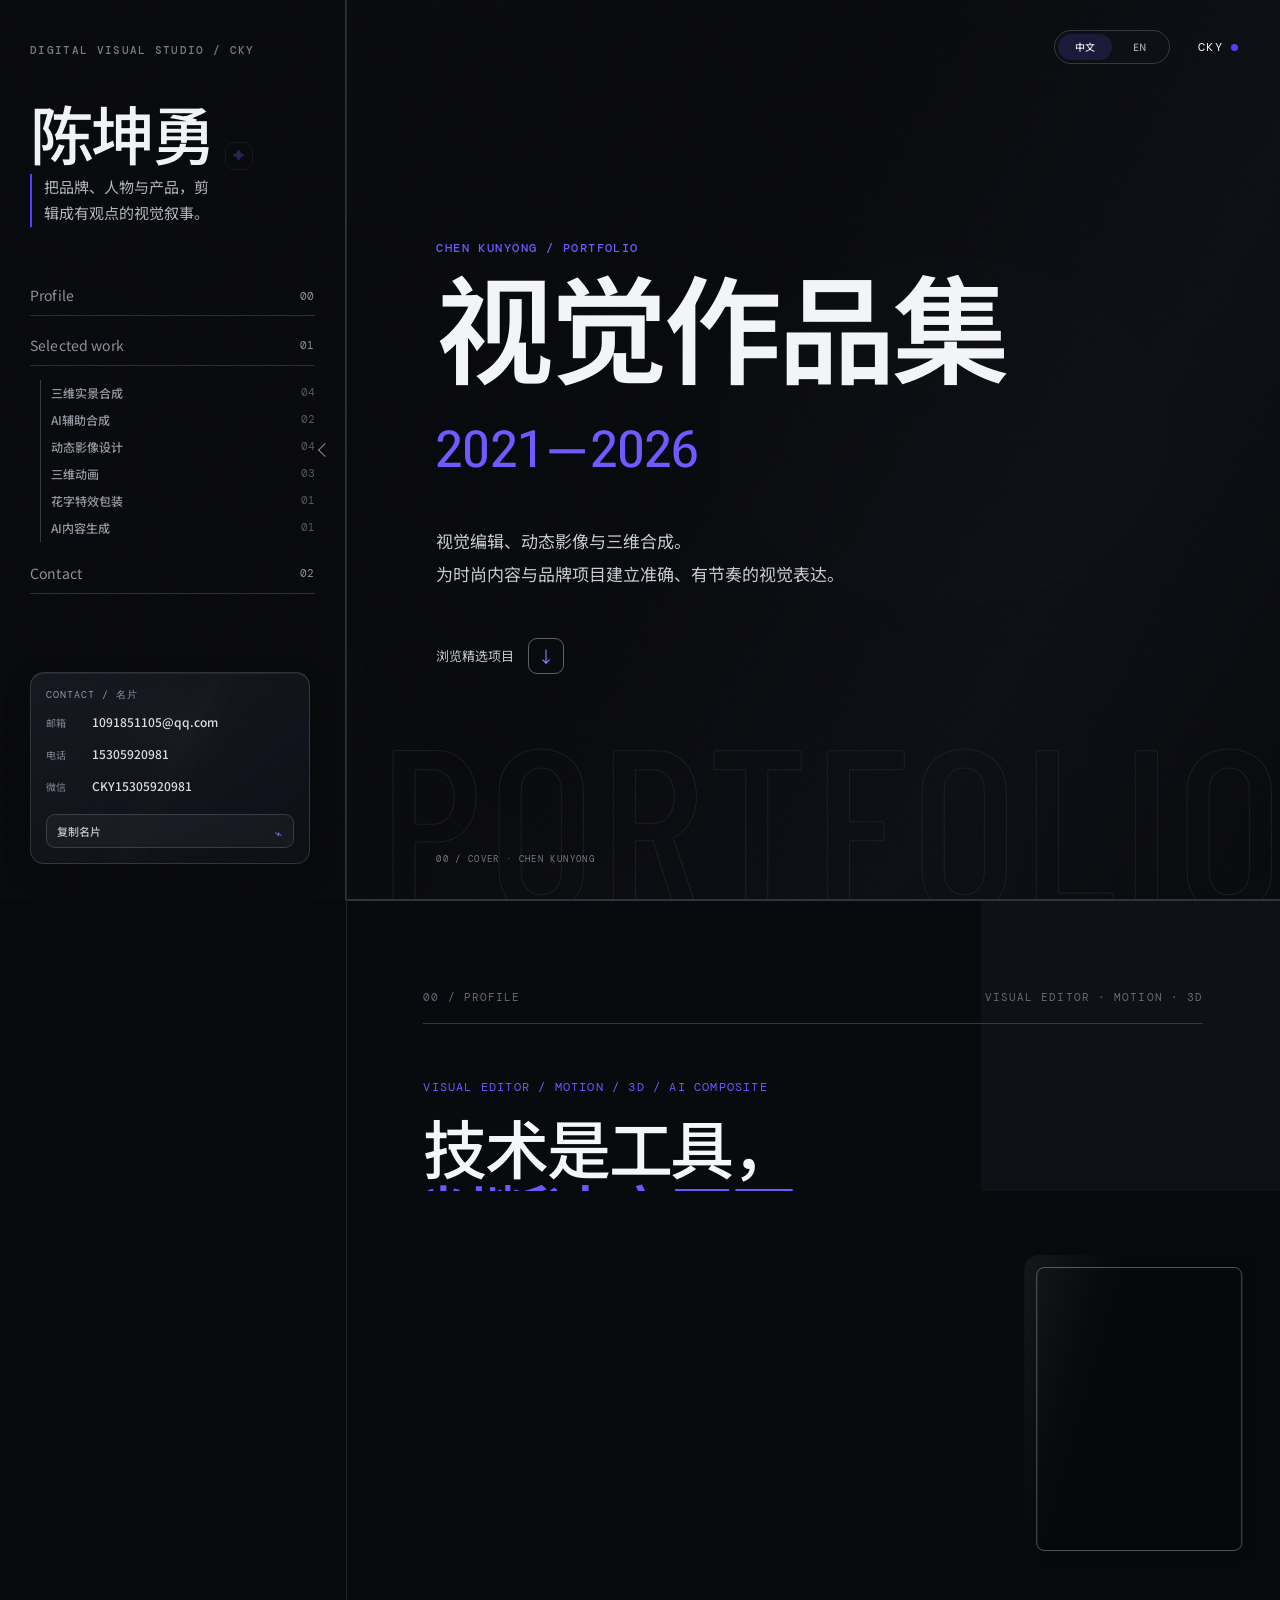
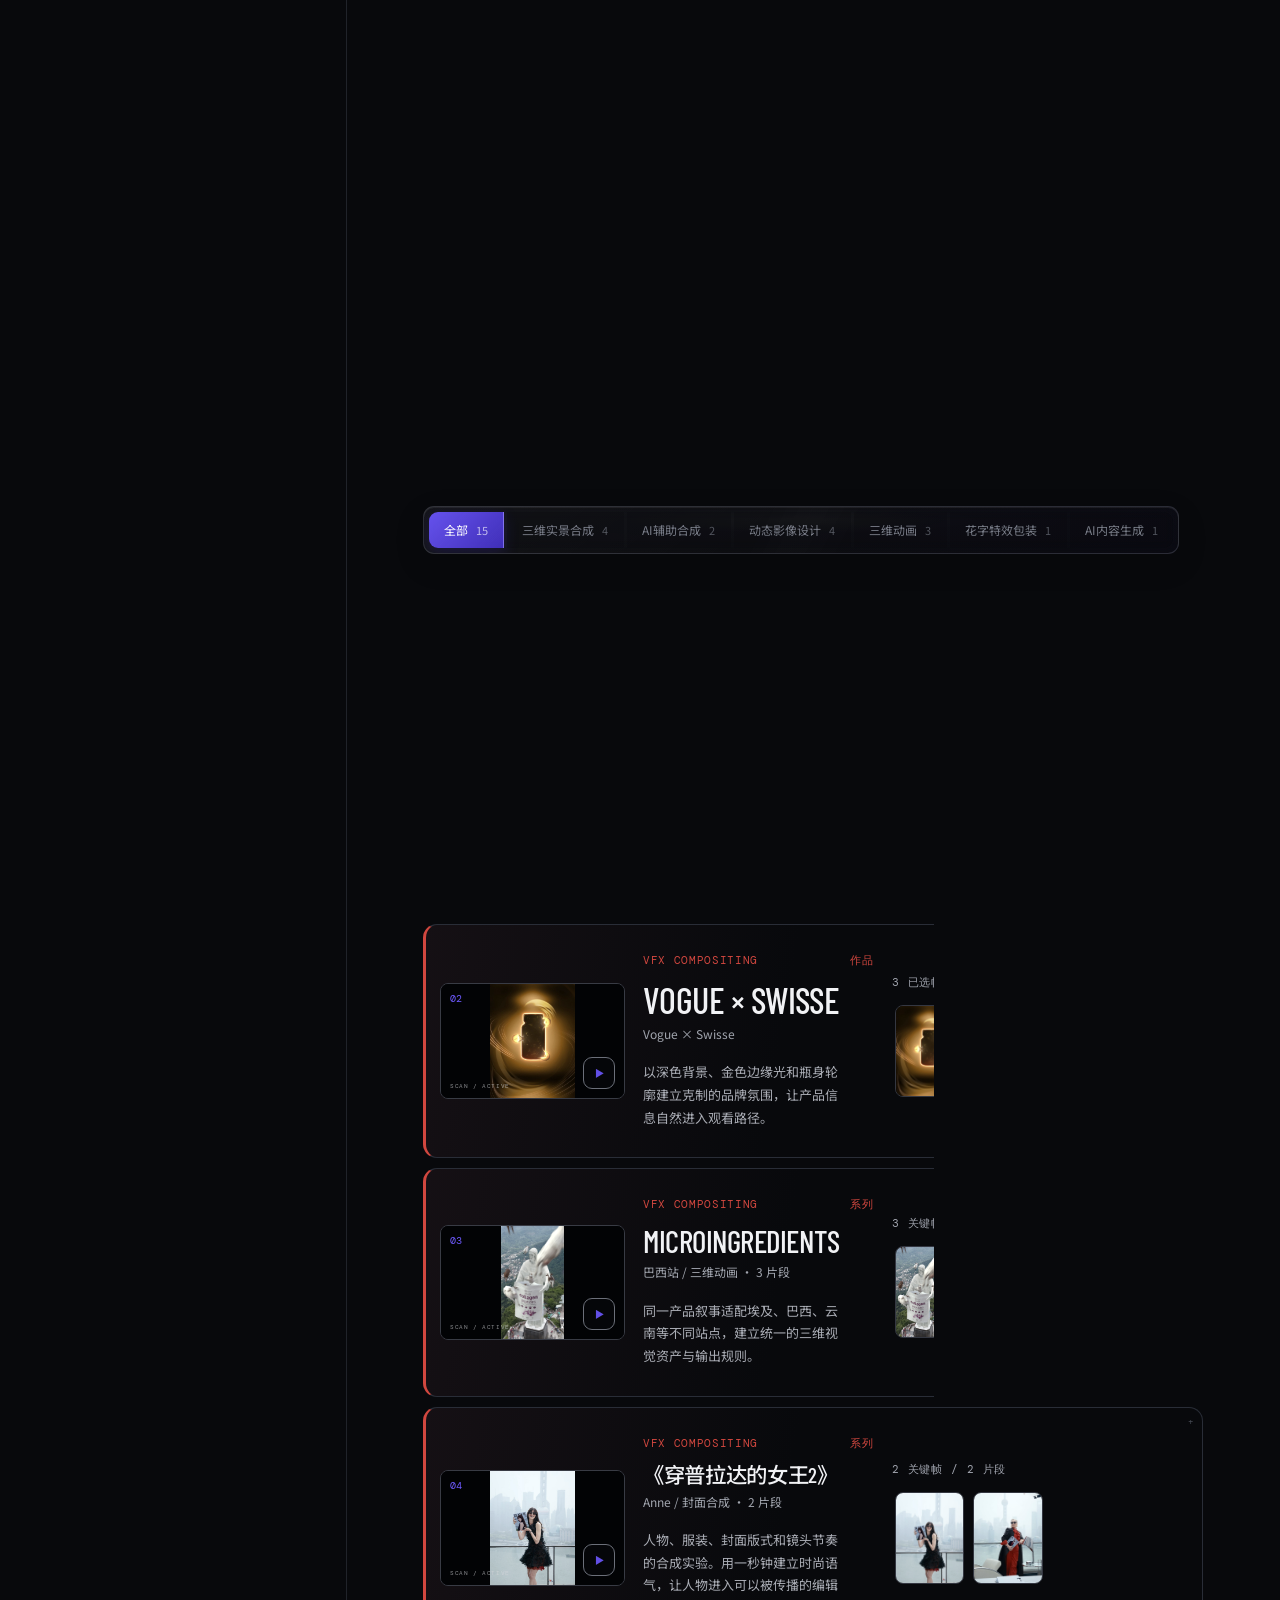
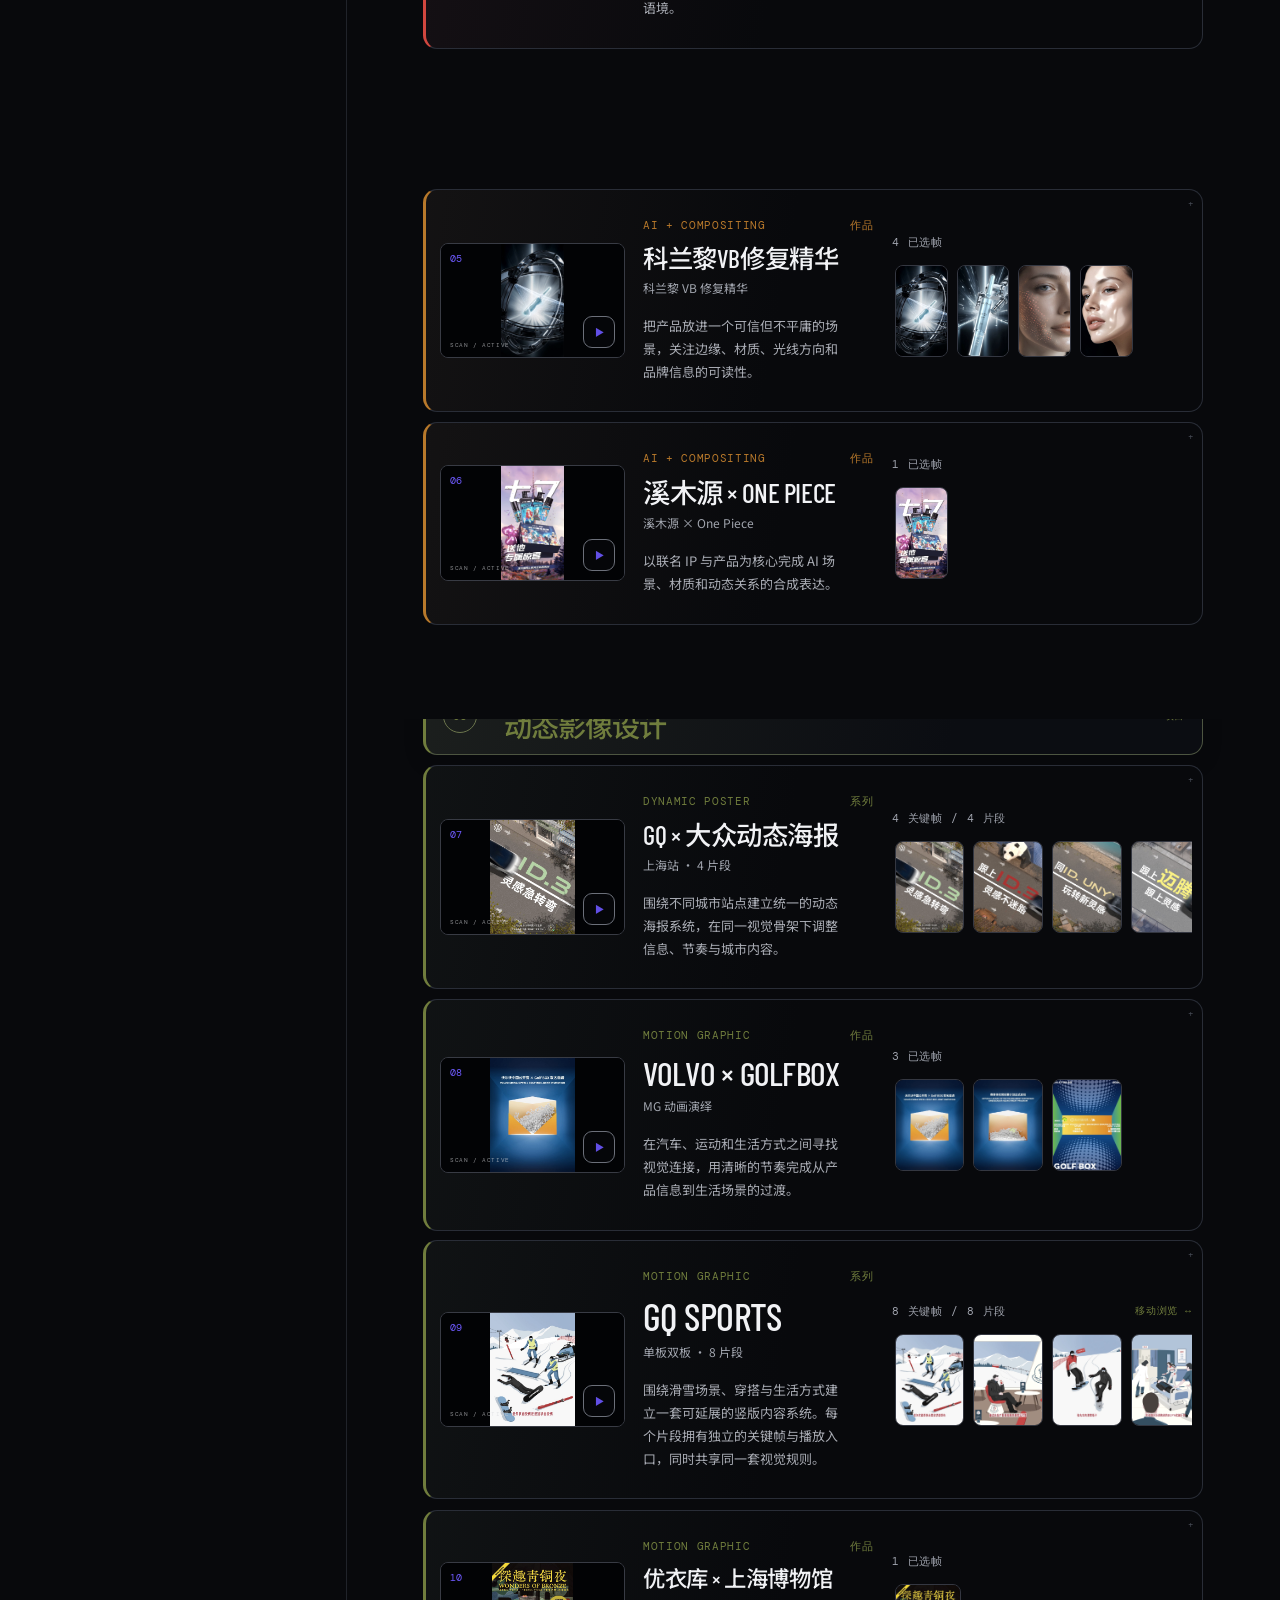
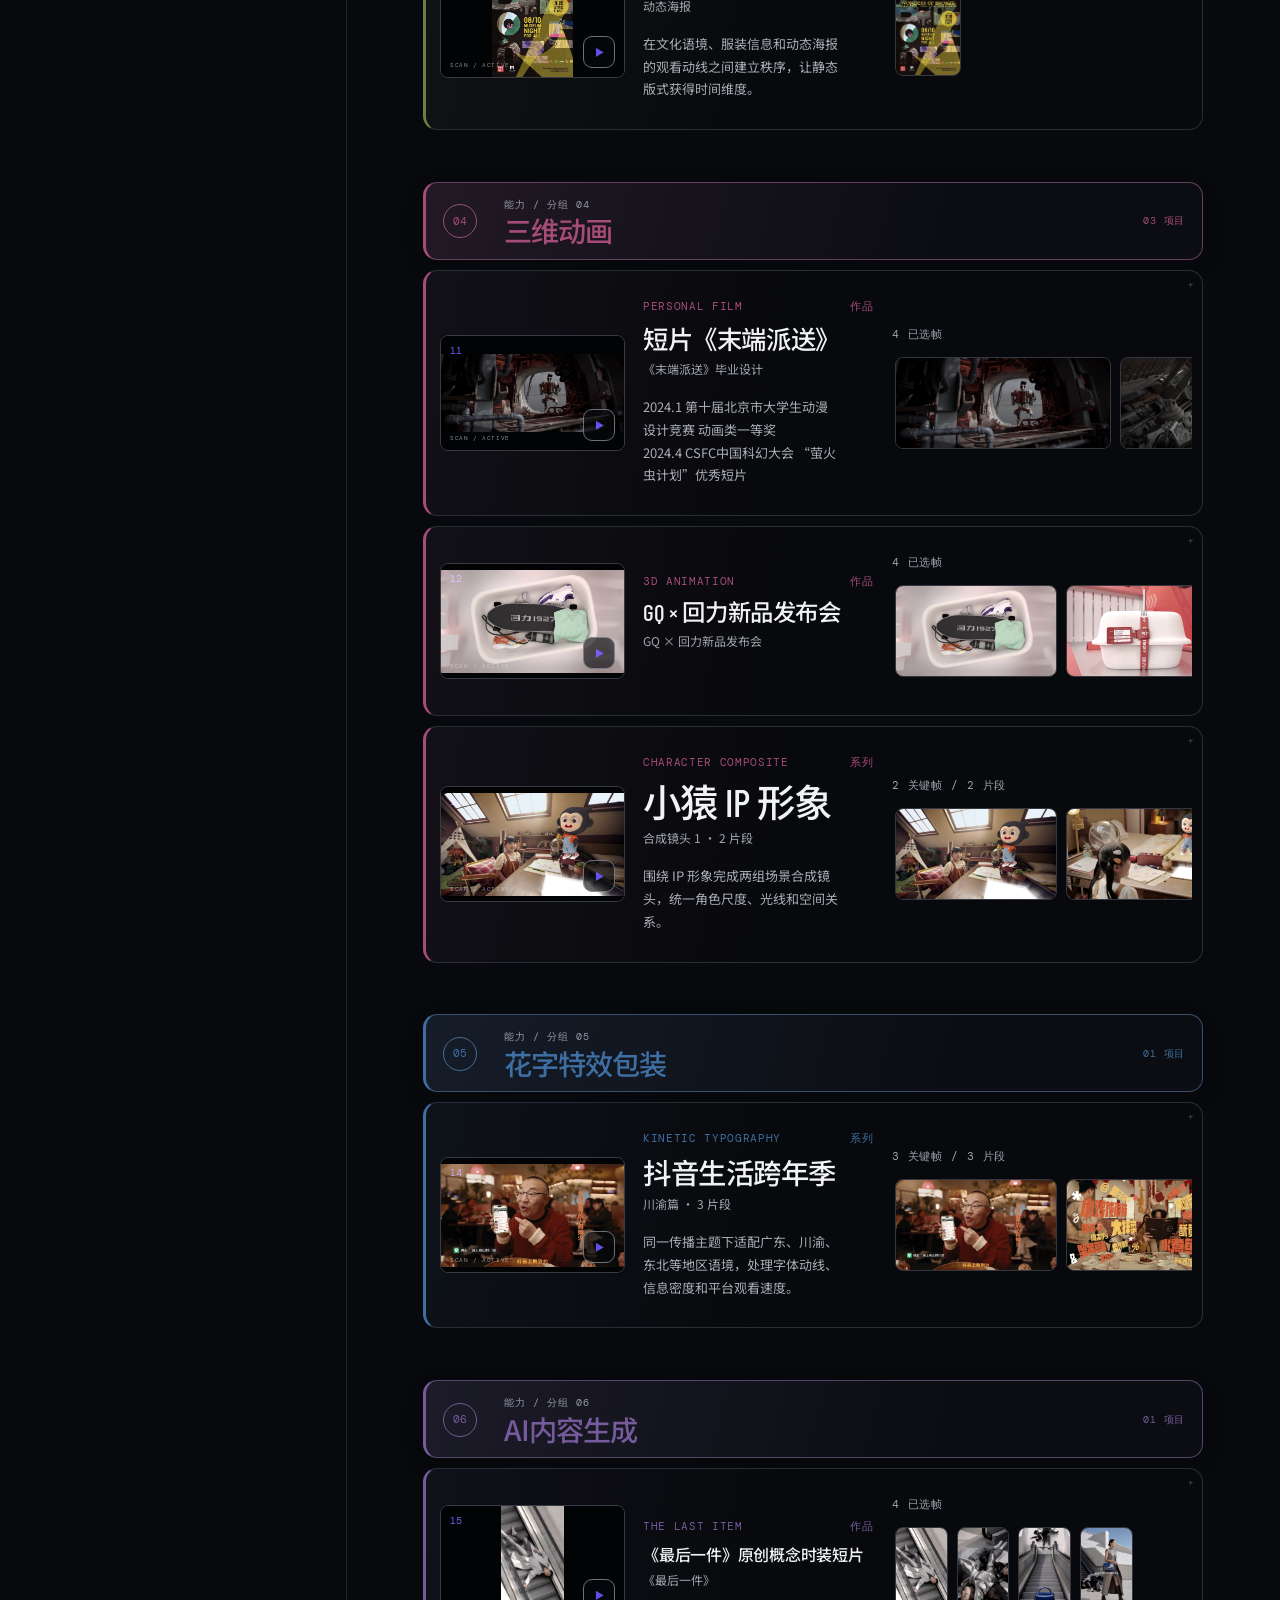
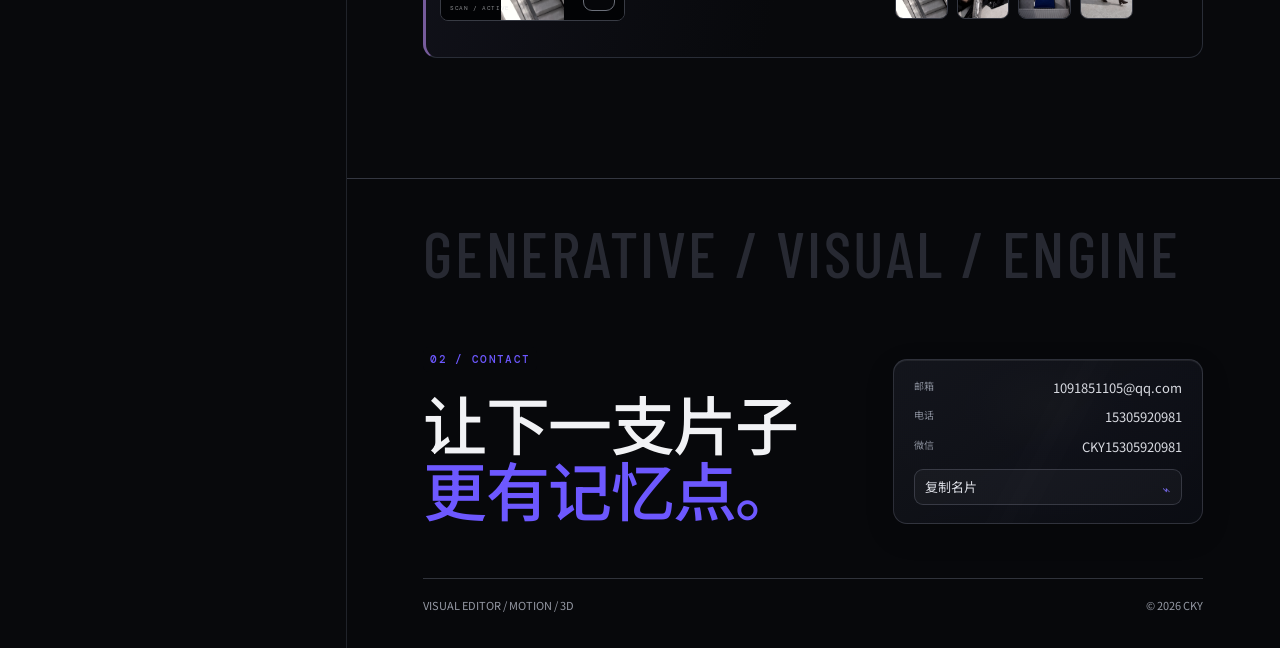
==== index.html @ 0c36c480 "Update index.html" ====
<!doctype html>
<html lang="zh-CN">
<head>
  <meta charset="utf-8" />
  <meta name="viewport" content="width=device-width, initial-scale=1" />
  <meta name="description" content="陈坤勇 CKY — 视频编辑、视觉动效、三维与 AI 合成作品集" />
  <title>CKY — Visual Editor / Motion / 3D</title>
  <link rel="stylesheet" href="styles.css?v=37" />
</head>
<body>
  <div class="grain" aria-hidden="true"></div>
  <header class="site-header">
    <a class="wordmark" href="#top" aria-label="返回首页"><span>CKY</span><i></i></a>
    <div class="header-actions"><button class="language-toggle" id="language-toggle" type="button" aria-label="切换语言"><span data-language-option="zh">中文</span><i aria-hidden="true"></i><span data-language-option="en">EN</span></button><button class="menu-toggle" type="button" aria-label="打开导航" aria-expanded="false"><span></span><span></span></button></div>
  </header>

  <aside class="sidebar" id="site-nav">
    <button class="sidebar-collapse" type="button" aria-label="收起左侧导航" aria-expanded="true"><span aria-hidden="true"></span></button>
    <div class="sidebar-top">
      <p class="eyebrow">DIGITAL VISUAL STUDIO / CKY</p>
      <div class="sidebar-name-row"><h1>陈坤勇</h1><a class="name-tool" href="frame-selector.html" aria-label="打开选帧工具" title="Frame tool">✦</a></div>
      <p class="sidebar-copy">把品牌、人物与产品，剪辑成有观点的视觉叙事。</p>
    </div>
    <nav class="primary-nav" aria-label="主导航">
      <a href="#profile">Profile <span>00</span></a>
      <div class="nav-work-group"><a href="#work" data-work-nav>Selected work <span>01</span></a><div class="group-subnav" id="group-subnav" aria-label="作品分组快捷导航"></div></div>
      <a href="#contact">Contact <span>02</span></a>
    </nav>
    <div class="sidebar-bottom contact-card fluid-glass glass-quiet" aria-label="联系名片">
      <span class="contact-card-kicker">CONTACT / 名片</span>
      <a href="mailto:1091851105@qq.com"><small>邮箱</small><b>1091851105@qq.com</b></a>
      <a href="tel:15305920981"><small>电话</small><b>15305920981</b></a>
      <span><small>微信</small><b>CKY15305920981</b></span>
      <button class="copy-card" type="button" data-copy-card aria-label="复制全部名片信息"><span data-copy-label>复制名片</span><i aria-hidden="true">⌁</i></button>
    </div>
  </aside>

  <main id="top" class="main-content">
    <section class="hero-section" aria-labelledby="hero-title">
      <div class="pixel-blast" id="pixel-blast" aria-hidden="true"></div>
      <div class="hero-copy">
        <p class="eyebrow red">CHEN KUNYONG / PORTFOLIO</p>
        <h2 id="hero-title" aria-label="视觉作品集 2021—2026"><span class="proximity-line" data-variable-proximity>视觉作品集</span><br /><em class="proximity-line" data-variable-proximity>2021—2026</em></h2>
        <p class="hero-lede">视觉编辑、动态影像与三维合成。<br />为时尚内容与品牌项目建立准确、有节奏的视觉表达。</p>
        <a class="scroll-cue" href="#work"><span>浏览精选项目</span><b>↓</b></a>
      </div>
    </section>

    <section class="profile-section" id="profile" aria-labelledby="profile-title">
      <div class="profile-index"><span>00 / PROFILE</span><span>VISUAL EDITOR · MOTION · 3D</span></div>
      <div class="profile-grid">
        <div class="profile-copy">
          <p class="profile-role">VISUAL EDITOR / MOTION / 3D / AI COMPOSITE</p>
          <h2 id="profile-title">技术是工具，<br /><em>判断决定画面。</em></h2>
          <p class="profile-intro">数字媒体艺术背景，具备从既定视觉方向延展、分镜与拍摄协作，到三维动画、实景合成、动态包装与后期交付的完整经验。长期参与 GQ 商业视觉项目，熟悉时尚内容、品牌权益与平台传播语境；我关心的不只是画面是否完成，更在意它是否准确、有节奏，并且始终保持视觉一致。</p>
          <div class="profile-credentials">
            <div class="profile-education"><b>2019—2023</b><div><span>中国传媒大学</span><small>数字媒体艺术 · 本科</small></div></div>
            <div class="profile-skills" aria-label="核心能力"><span>动态影像</span><span>三维动画</span><span>实景合成</span><span>AI 内容生成</span></div>
          </div>
          <div class="profile-approach">
            <div><p>从 brief 拆解、参考整理、<br class="mobile-approach-break" />分镜协作到执行、审核与多平台输出，<br class="approach-break" />我让品牌目标、观看节奏和画面质感形成统一表达。</p><div class="profile-tools"><span>After Effects</span><span>Blender</span><span>Photoshop</span><span>DaVinci Resolve</span></div></div>
          </div>
          <div class="profile-links"><a href="#work">查看精选作品 ↓</a><a id="resume-view" href="./resume/陈坤勇_VOGUE定向简历.pdf" target="_blank" rel="noopener">完整简历 ↗</a><a id="resume-download" href="./resume/陈坤勇_VOGUE定向简历.pdf" download>下载简历 ↓</a></div>
        </div>
        <figure class="profile-portrait">
          <div class="profile-avatar-depth" data-avatar-depth>
            <canvas class="profile-avatar-canvas" aria-label="陈坤勇三维深度肖像"></canvas>
            <img class="profile-avatar-fallback" src="avatar-mobile.webp" alt="陈坤勇个人肖像" loading="lazy" />
            <div class="profile-avatar-glass" aria-hidden="true"></div>
          </div>
          <figcaption><span>CKY / PORTRAIT 2026</span><span>视觉编辑 · 动效 · 三维</span></figcaption>
        </figure>
      </div>
    </section>

    <section class="work-section" id="work">
      <div class="section-head">
        <div>
          <p class="eyebrow">01 / PROJECT ARCHIVE</p>
          <h2>看项目，也看思路。</h2>
        </div>
        <p class="section-note">点击项目，查看关键帧与完整视频。</p>
      </div>
      <div class="filters fluid-glass" role="tablist" aria-label="作品分类">
        <button class="filter is-selected" data-filter="all" role="tab" aria-selected="true">全部 <span>12</span></button>
        <button class="filter" data-filter="editorial" role="tab" aria-selected="false">时尚 / 编辑 <span>3</span></button>
        <button class="filter" data-filter="brand" role="tab" aria-selected="false">品牌 / 3D <span>4</span></button>
        <button class="filter" data-filter="system" role="tab" aria-selected="false">内容系统 <span>3</span></button>
        <button class="filter" data-filter="composite" role="tab" aria-selected="false">AI / 合成 <span>2</span></button>
      </div>
      <div class="project-grid" id="project-grid"></div>
    </section>

    <footer class="site-footer" id="contact">
      <div><p class="eyebrow red">02 / CONTACT</p><h2>让下一支片子<br /><em>更有记忆点。</em></h2></div>
      <div class="footer-contact fluid-glass glass-quiet"><a href="mailto:1091851105@qq.com"><small>邮箱</small>1091851105@qq.com</a><a href="tel:15305920981"><small>电话</small>15305920981</a><span><small>微信</small>CKY15305920981</span><button class="copy-card" type="button" data-copy-card aria-label="复制全部名片信息"><span data-copy-label>复制名片</span><i aria-hidden="true">⌁</i></button></div>
      <div class="footer-meta"><span>VISUAL EDITOR / MOTION / 3D</span><span>© 2026 CKY</span></div>
    </footer>
  </main>

  <div class="project-modal" id="project-modal" aria-hidden="true" role="dialog" aria-modal="true" aria-label="项目详情">
    <div class="modal-backdrop" data-close-modal></div>
    <div class="modal-panel fluid-glass">
      <button class="modal-close" type="button" data-close-modal aria-label="关闭项目详情">×</button>
      <div class="modal-header"><p class="eyebrow red" id="modal-kicker"></p><h2 id="modal-title"></h2><p class="modal-subtitle" id="modal-subtitle"></p><p id="modal-desc"></p><div class="modal-tags" id="modal-tags"></div></div>
      <div class="series-switcher" id="series-switcher" aria-label="系列片段"></div>
      <div class="modal-media"><div class="video-wrap" id="video-wrap"><img class="modal-cover" id="modal-cover" alt="项目主视觉封面" /><button class="cover-play" id="cover-play" type="button" aria-label="播放项目视频">▶</button><video id="modal-video" controls playsinline preload="none"></video><iframe id="modal-external-video" title="外部项目视频" allow="autoplay; fullscreen; picture-in-picture" allowfullscreen></iframe><div class="video-placeholder" id="video-placeholder">视频载入中…</div></div><div class="frame-panel"><div class="frame-panel-head"><span>SELECT FRAME</span><small>点击关键帧切换左侧主视觉</small></div><div class="frame-rail" id="frame-rail"></div></div></div>
      <div class="modal-meta"><span id="modal-role"></span><span id="modal-format"></span><span id="modal-year"></span></div>
    </div>
  </div>
  <script src="cky-portfolio-config-live.js?v=23"></script>
  <script src="pixel-blast.js?v=6"></script>
  <script src="fluid-glass.js?v=2"></script>
  <script src="variable-proximity.js?v=4"></script>
  <script>
    // Keep the interactive 3D portrait on every device, but defer its large
    // textures until the first render/idle window so mobile can show the page
    // immediately instead of blocking on the enhancement.
    const loadScript = src => new Promise((resolve, reject) => {
      const script = document.createElement('script');
      script.src = src;
      script.onload = resolve;
      script.onerror = reject;
      document.head.appendChild(script);
    });
    const loadPortrait3D = () => loadScript('vendor/three.min.js?v=160')
      .then(() => loadScript('avatar-assets.js?v=3'))
      .then(() => loadScript('avatar-depth.js?v=9'))
      .catch(() => {});
    if ('requestIdleCallback' in window) requestIdleCallback(loadPortrait3D, {timeout:2200});
    else window.setTimeout(loadPortrait3D, 1200);
  </script>
  <script src="resume-download.js?v=1"></script>
  <script src="app.js?v=26"></script>
</body>
</html>
---- styles.css ----
@import url('https://fonts.googleapis.com/css2?family=Barlow+Condensed:wght@400;500;600&family=DM+Mono:wght@400;500&family=DM+Serif+Display:ital@0;1&family=Inter:wght@400;500;600&family=Noto+Sans+SC:wght@400;500;600&family=Noto+Serif+SC:wght@400;500;600&family=Roboto+Flex:opsz,wght@8..144,100..1000&display=swap');

@font-face { font-family:"CKY Editorial CJK"; src:local("STSong"),local("华文宋体"),local("SimSun"),local("宋体"); font-weight:400; font-style:normal; font-display:swap; }
@font-face { font-family:"CKY Tech CJK"; src:local("Noto Sans SC"),local("Microsoft YaHei UI"),local("Microsoft YaHei"); font-weight:100 900; font-style:normal; font-display:swap; }

:root { --paper:#ebe8e1; --ink:#161616; --muted:#77746e; --line:#c9c4bb; --red:#cc3a39; --white:#f7f5f0; --sidebar:27vw; --editorial-serif:"DM Serif Display","Noto Serif SC","CKY Editorial CJK","STSong","Songti SC","SimSun",serif; }
* { box-sizing:border-box; }
html { scroll-behavior:smooth; }
body { margin:0; color:var(--ink); background:var(--paper); font-family:Inter,"Microsoft YaHei",sans-serif; font-size:15px; }
body.modal-open { overflow:hidden; }
a { color:inherit; text-decoration:none; }
button { font:inherit; }
.grain { position:fixed; inset:0; pointer-events:none; opacity:.11; z-index:20; background-image:url("data:image/svg+xml,%3Csvg viewBox='0 0 180 180' xmlns='http://www.w3.org/2000/svg'%3E%3Cfilter id='n'%3E%3CfeTurbulence type='fractalNoise' baseFrequency='.9' numOctaves='4' stitchTiles='stitch'/%3E%3C/filter%3E%3Crect width='100%25' height='100%25' filter='url(%23n)' opacity='.32'/%3E%3C/svg%3E"); mix-blend-mode:multiply; }
.site-header { display:block; position:fixed; inset:0; z-index:25; pointer-events:none; }
.header-actions { position:fixed; top:30px; right:110px; display:flex; align-items:center; gap:10px; pointer-events:auto; }
.language-toggle { display:flex; align-items:center; justify-content:center; gap:0; width:116px; height:34px; padding:3px; border:1px solid var(--line); border-radius:999px; background:transparent; color:var(--muted); cursor:pointer; font:500 10px/1 var(--ui-readable,"Noto Sans SC","Microsoft YaHei UI",Arial,sans-serif); letter-spacing:.02em; transition:border-color .2s,color .2s,background .2s; }
.language-toggle > span { display:grid; place-items:center; flex:1; height:26px; white-space:nowrap; border-radius:999px; transition:background .2s,color .2s; }
.language-toggle > span.is-active { background:rgba(109,88,255,.16); color:#e8e9ed; }
.language-toggle > i { width:1px; height:13px; background:var(--line); opacity:.8; }
.language-toggle:hover { border-color:var(--accent-bright,var(--ink)); background:rgba(109,88,255,.04); color:var(--ink); }
.menu-toggle { display:none; }
.sidebar { position:fixed; top:0; left:0; bottom:0; width:var(--sidebar); padding:42px 42px 36px; display:flex; flex-direction:column; justify-content:space-between; border-right:1px solid var(--line); z-index:10; background:rgba(235,232,225,.9); backdrop-filter:blur(14px); }
.wordmark { position:absolute; top:39px; right:42px; font-family:"DM Mono",monospace; font-size:12px; letter-spacing:.12em; pointer-events:auto; }
.wordmark i { display:inline-block; width:7px; height:7px; margin-left:8px; border-radius:50%; background:var(--red); }
.eyebrow { margin:0; font:500 10px/1.3 "DM Mono",monospace; letter-spacing:.16em; text-transform:uppercase; color:var(--muted); }
.eyebrow.red,.red { color:var(--red); }
.sidebar h1 { margin:38px 0 12px; font-family:var(--editorial-serif); font-size:clamp(46px,6vw,84px); font-weight:400; letter-spacing:-.055em; line-height:.9; }
.sidebar-copy { max-width:190px; margin:0; font-family:var(--editorial-serif); font-size:18px; line-height:1.38; }
.primary-nav { display:flex; flex-direction:column; gap:15px; }
.primary-nav a { display:flex; justify-content:space-between; align-items:center; padding-bottom:10px; border-bottom:1px solid transparent; font-size:13px; color:var(--muted); transition:.25s; }
.primary-nav a span { font:10px "DM Mono",monospace; }
.primary-nav a:hover,.primary-nav a.active { color:var(--ink); border-color:var(--ink); }
.nav-work-group { display:flex; flex-direction:column; }
.group-subnav { display:flex; flex-direction:column; gap:0; margin:7px 0 2px 10px; padding-left:10px; border-left:1px solid var(--line); max-height:230px; overflow:auto; scrollbar-width:none; }
.group-subnav::-webkit-scrollbar { display:none; }
.group-subnav button { display:grid; grid-template-columns:1fr auto; gap:9px; width:100%; padding:3px 0; border:0; background:transparent; color:var(--muted); text-align:left; cursor:pointer; font:11px/1.18 Inter,"Microsoft YaHei",sans-serif; transition:color .2s,transform .2s; }
.group-subnav button b { overflow:hidden; font-weight:500; text-overflow:ellipsis; white-space:nowrap; }
.group-subnav button span { opacity:.55; }
.group-subnav button:hover,.group-subnav button.is-active { color:var(--group-color,var(--red)); transform:translateX(3px); }
.primary-nav a.tool-link { margin-top:10px; padding-top:16px; border-top:1px solid var(--line); border-bottom:0; color:var(--red); }
.sidebar-bottom { display:flex; flex-direction:column; gap:5px; font:11px/1.5 "DM Mono",monospace; color:var(--muted); }
.sidebar-bottom p { margin:0 0 12px; }
.main-content { margin-left:var(--sidebar); overflow:hidden; }
.hero-section { min-height:100vh; padding:72px 6vw 64px; display:grid; grid-template-columns:.82fr 1.18fr; gap:5vw; align-items:center; }
.hero-copy h2 { margin:26px 0 24px; font:400 clamp(74px,9.5vw,166px)/.79 var(--editorial-serif); letter-spacing:-.07em; }
.hero-copy h2 em,.about-statement em,.site-footer h2 em { color:var(--red); font-style:italic; }
.hero-lede { margin:0; font-size:15px; line-height:1.85; color:#4f4c46; }
.scroll-cue { display:inline-flex; align-items:center; gap:14px; margin-top:70px; font:11px "DM Mono",monospace; color:var(--muted); }
.scroll-cue b { display:grid; place-items:center; width:34px; height:34px; border:1px solid var(--ink); font-size:16px; font-weight:400; }
.hero-collage { position:relative; min-height:570px; }
.hero-tile { position:absolute; margin:0; box-shadow:14px 18px 40px rgba(20,18,15,.18); transition:transform .6s cubic-bezier(.2,.8,.2,1); }
.hero-tile:hover { transform:translateY(-10px) rotate(0deg) !important; }
.hero-tile img { display:block; width:100%; height:100%; object-fit:cover; filter:saturate(.82) contrast(1.04); }
.hero-tile figcaption { position:absolute; left:14px; bottom:12px; color:#fff; font:9px "DM Mono",monospace; letter-spacing:.12em; text-shadow:0 1px 4px #000; }
.tile-a { width:41%; height:58%; left:6%; top:4%; transform:rotate(-4deg); z-index:2; }
.tile-b { width:41%; height:57%; right:2%; top:14%; transform:rotate(5deg); z-index:1; }
.tile-c { width:42%; height:43%; left:28%; bottom:4%; transform:rotate(-2deg); z-index:3; }
.profile-section { position:relative; min-height:92vh; overflow:hidden; padding:88px 6vw 98px; border-top:1px solid #393632; background:#171717; color:var(--white); }
.profile-section::before { content:"CKY"; position:absolute; right:-.035em; bottom:-.18em; color:#ffffff05; font:400 clamp(190px,31vw,520px)/.8 "DM Serif Display",serif; letter-spacing:-.09em; pointer-events:none; }
.profile-index { position:relative; z-index:1; display:flex; justify-content:space-between; gap:20px; padding-bottom:17px; border-bottom:1px solid #47433e; color:#8f8a82; font:9px "DM Mono",monospace; letter-spacing:.14em; }
.profile-grid { position:relative; z-index:1; display:grid; grid-template-columns:minmax(0,1.2fr) minmax(230px,.52fr); gap:6vw; align-items:end; padding-top:54px; }
.profile-role { margin:0 0 22px; color:var(--red); font:10px "DM Mono",monospace; letter-spacing:.13em; }
.profile-copy h2 { margin:0; font:400 clamp(48px,5vw,82px)/.9 var(--editorial-serif); letter-spacing:-.06em; }
.profile-copy h2 em { color:var(--red); font-style:italic; }
.profile-intro { max-width:760px; margin:42px 0 0; color:#c7c2ba; font:15px/1.9 Inter,"Microsoft YaHei",sans-serif; }
.profile-facts { display:grid; grid-template-columns:repeat(2,minmax(0,1fr)); gap:28px; max-width:790px; margin-top:44px; padding-top:24px; border-top:1px solid #47433e; }
.profile-facts article { display:flex; flex-direction:column; gap:7px; }
.profile-facts b { color:var(--red); font:500 10px "DM Mono",monospace; letter-spacing:.1em; }
.profile-facts span { color:#f1eee9; font-size:13px; line-height:1.45; }
.profile-facts small { color:#858078; font:9px/1.55 "DM Mono",monospace; }
.profile-skills { display:flex; flex-wrap:wrap; gap:7px; margin-top:30px; }
.profile-skills span { padding:7px 9px 6px; border:1px solid #4b4741; color:#aaa59d; font:9px "DM Mono",monospace; }
.profile-links { display:flex; gap:24px; margin-top:37px; }
.profile-links a { padding-bottom:6px; border-bottom:1px solid currentColor; color:#f1eee9; font:10px "DM Mono",monospace; letter-spacing:.06em; transition:color .2s,transform .2s; }
.profile-links a:hover { color:var(--red); transform:translateY(-2px); }
.profile-portrait { width:min(100%,350px); margin:0; justify-self:end; align-self:center; }
.profile-portrait > div { position:relative; overflow:hidden; aspect-ratio:4/5; border:1px solid #44403b; background:#d7d4cf; }
.profile-portrait > div::after { content:""; position:absolute; inset:10px; border:1px solid #ffffff38; pointer-events:none; }
.profile-portrait img { width:100%; height:100%; display:block; object-fit:cover; object-position:center top; filter:grayscale(1) contrast(1.04); transition:filter .5s,transform .7s cubic-bezier(.2,.8,.2,1); }
.profile-portrait:hover img { filter:grayscale(.15) contrast(1.02); transform:scale(1.025); }
.profile-portrait figcaption { display:flex; justify-content:space-between; gap:12px; padding-top:10px; color:#77736c; font:8px "DM Mono",monospace; letter-spacing:.08em; }
.work-section,.about-section { padding:105px 6vw 120px; border-top:1px solid var(--line); }
.section-head { display:flex; justify-content:space-between; align-items:flex-end; gap:30px; margin-bottom:44px; }
.section-head h2 { margin:15px 0 0; font:400 clamp(36px,4.4vw,68px)/1 var(--editorial-serif); letter-spacing:-.05em; }
.section-note { max-width:230px; margin:0; font-size:12px; line-height:1.6; color:var(--muted); }
.filters { display:flex; flex-wrap:wrap; gap:9px; margin-bottom:36px; }
.filter { border:1px solid var(--line); border-radius:99px; padding:9px 14px 8px; background:transparent; cursor:pointer; font:11px "DM Mono",monospace; color:var(--muted); transition:.2s; }
.filter span { margin-left:5px; font-size:9px; opacity:.65; }
.filter:hover,.filter.is-selected { background:var(--group-color,var(--ink)); border-color:var(--group-color,var(--ink)); color:var(--paper); }
.project-grid { display:flex; flex-direction:column; }
.group-divider { display:grid; grid-template-columns:auto 1fr auto; align-items:end; gap:14px; margin-top:32px; padding:13px 14px 10px; border-top:3px solid var(--group-color); border-bottom:1px solid color-mix(in srgb,var(--group-color) 36%,var(--line)); background:linear-gradient(90deg,color-mix(in srgb,var(--group-color) 12%,transparent),transparent 55%); }
.group-divider:first-child { margin-top:0; }
.group-divider.is-hidden { display:none; }
.group-divider span,.group-divider small { color:var(--group-color); font:9px "DM Mono",monospace; letter-spacing:.08em; }
.group-divider strong { color:var(--ink); font:400 24px/1 var(--editorial-serif); }
.project-card { position:relative; z-index:0; display:grid; grid-template-columns:minmax(165px,24%) minmax(220px,1fr) minmax(280px,38%); gap:18px; align-items:center; padding:28px 10px 28px 14px; border-top:1px solid var(--line); border-left:3px solid var(--group-color); background:linear-gradient(90deg,color-mix(in srgb,var(--group-color) 5%,transparent),transparent 34%); cursor:pointer; transform:translateZ(0); transform-origin:center; transition:transform .48s cubic-bezier(.2,.75,.2,1),box-shadow .48s cubic-bezier(.2,.75,.2,1),background-color .35s; will-change:transform; }
.project-card:last-child { border-bottom:1px solid var(--line); }
.project-card.is-hidden { display:none; }
.card-visual { position:relative; aspect-ratio:16 / 10; overflow:hidden; background:#272624; }
.card-visual img { width:100%; height:100%; display:block; object-fit:contain; background:#171717; filter:saturate(.82); transition:transform .7s cubic-bezier(.2,.8,.2,1),filter .4s; }
.project-card:hover .card-visual img { transform:scale(1.045); filter:saturate(1); }
.card-index { position:absolute; left:14px; top:13px; color:#fff; font:10px "DM Mono",monospace; mix-blend-mode:screen; }
.card-play { position:absolute; right:14px; bottom:14px; width:38px; height:38px; display:grid; place-items:center; border:1px solid rgba(255,255,255,.7); border-radius:50%; color:#fff; font-size:13px; opacity:.9; }
.card-copy { min-width:0; display:grid; grid-template-columns:1fr auto; gap:10px; }
.card-copy > div { min-width:0; }
.card-copy h3 { width:100%; max-width:100%; margin:12px 0 0; font:400 clamp(28px,3vw,45px)/1.02 var(--editorial-serif); letter-spacing:-.045em; white-space:nowrap; }
.card-copy p { margin:6px 0 0; font:10px "DM Mono",monospace; color:var(--muted); }
.card-copy .card-description {
  max-width:470px; max-height:7em; margin-top:18px; overflow-y:hidden;
  white-space:pre-line; overscroll-behavior:contain; scrollbar-width:none;
  font:12px/1.7 Inter,"Microsoft YaHei",sans-serif; color:#6c6861;
}
.card-copy .card-description::-webkit-scrollbar { display:none; }
.card-kicker { display:block; color:var(--group-color,var(--red)); font:10px "DM Mono",monospace; letter-spacing:.08em; }
.card-type { font:10px "DM Mono",monospace; color:var(--group-color,var(--red)); text-align:right; }
.card-frames { min-width:0; align-self:stretch; display:flex; flex-direction:column; justify-content:center; }
.frames-head { display:flex; align-items:center; justify-content:space-between; gap:10px; margin-bottom:10px; }
.frames-label { display:block; color:var(--muted); font:9px "DM Mono",monospace; letter-spacing:.08em; }
.frames-explore { flex:0 0 auto; color:var(--red); font:8px "DM Mono",monospace; letter-spacing:.08em; opacity:.75; }
.card-frame-strip { display:flex; align-items:stretch; gap:9px; min-width:0; overflow-x:auto; overflow-y:hidden; padding:4px 3px 10px; scrollbar-width:none; scroll-behavior:auto; overscroll-behavior-inline:contain; }
.card-frame-strip::-webkit-scrollbar { display:none; }
.card-frame-button { position:relative; flex:0 0 auto; height:clamp(82px,7.2vw,116px); width:max-content; min-width:0; padding:0; border:0; overflow:hidden; background:transparent; color:#fff; cursor:pointer; scroll-snap-align:start; }
.card-frame-strip img { width:auto; height:100%; max-width:none; max-height:none; display:block; object-fit:contain; background:transparent; filter:saturate(.72); transition:filter .25s,transform .35s; }
.card-frame-button > span { position:absolute; inset:auto 4px 4px; overflow:hidden; color:#fff; font:7px/1.2 "DM Mono",monospace; text-align:left; text-overflow:ellipsis; white-space:nowrap; opacity:0; transform:translateY(3px); transition:.25s; text-shadow:0 1px 4px #000; }
.card-frame-button:hover > span { opacity:1; transform:none; }
.card-frame-button:hover img { transform:scale(1.025); }
.project-card:hover .card-frame-strip img { filter:saturate(1); }
@media (hover:hover) and (pointer:fine) {
  .project-card:hover,.project-card.is-pointer-over { z-index:2; transform:translateY(-2px) scale(1.012); box-shadow:0 15px 34px rgba(24,21,17,.10); background-color:color-mix(in srgb,var(--group-color) 5%,var(--paper)); }
  .project-card:hover .card-frame-strip img,.project-card.is-pointer-over .card-frame-strip img { filter:saturate(1); }
  .project-card.is-pointer-over .card-visual img { transform:scale(1.045); filter:saturate(1); }
}
.about-section { background:#171717; color:var(--white); border-color:#393632; }
.about-section .eyebrow,.about-section .section-note { color:#9a958c; }
.about-grid { display:grid; grid-template-columns:1.05fr .95fr; gap:9vw; }
.about-statement { font:400 clamp(44px,6.3vw,100px)/.95 var(--editorial-serif); letter-spacing:-.06em; }
.about-details { align-self:end; max-width:480px; }
.about-details > p { margin:0; font-size:14px; line-height:1.85; color:#c2beb7; }
.skill-list { display:flex; flex-wrap:wrap; gap:8px; margin:34px 0 42px; }
.skill-list span { padding:8px 10px; border:1px solid #45413c; font:10px "DM Mono",monospace; color:#bcb7ae; }
.timeline { display:grid; grid-template-columns:1fr 1fr; gap:20px; padding-top:18px; border-top:1px solid #45413c; }
.timeline div { display:flex; flex-direction:column; gap:7px; }
.timeline b { color:var(--red); font:10px "DM Mono",monospace; }
.timeline span { color:#aaa59b; font-size:11px; line-height:1.55; }
.site-footer { padding:125px 6vw 35px; display:grid; grid-template-columns:1fr auto; gap:80px; position:relative; }
.site-footer h2 { margin:20px 0 0; font:400 clamp(57px,7.5vw,120px)/.86 var(--editorial-serif); letter-spacing:-.07em; }
.footer-contact { display:flex; flex-direction:column; align-items:flex-end; justify-content:flex-end; gap:8px; font:12px "DM Mono",monospace; }
.footer-contact a:first-child { color:inherit; }
.footer-meta { grid-column:1/-1; display:flex; justify-content:space-between; padding-top:18px; border-top:1px solid var(--line); color:var(--muted); font:10px "DM Mono",monospace; }
.project-modal { position:fixed; inset:0; display:none; z-index:30; }
.project-modal.is-open { display:block; }
.modal-backdrop { position:absolute; inset:0; background:rgba(20,19,18,.76); backdrop-filter:blur(10px); }
.modal-panel { position:absolute; inset:4vh 4vw; overflow:auto; padding:44px 5vw 55px; background:var(--paper); animation:rise .4s ease both; }
@keyframes rise { from { opacity:0; transform:translateY(18px); } to { opacity:1; transform:none; } }
.modal-close { position:absolute; top:18px; right:22px; width:38px; height:38px; border:1px solid var(--line); background:transparent; border-radius:50%; cursor:pointer; font-size:26px; line-height:1; }
.modal-header { max-width:850px; margin-bottom:35px; }
.modal-header h2 { margin:17px 0 12px; font:400 clamp(46px,5.7vw,88px)/.9 var(--editorial-serif); letter-spacing:-.06em; }
.modal-header > p:not(.eyebrow) { max-width:650px; margin:0; color:#5f5b54; font-size:14px; line-height:1.8; white-space:pre-line; }
.modal-tags { display:flex; flex-wrap:wrap; gap:8px; margin-top:18px; }
.modal-tags span { padding:6px 8px; border:1px solid var(--line); font:10px "DM Mono",monospace; }
.series-switcher { display:none; flex-wrap:wrap; gap:8px; margin:0 0 24px; padding:12px; border:1px solid var(--line); background:rgba(255,255,255,.22); }
.series-switcher.is-visible { display:flex; }
.series-chip { border:1px solid var(--line); background:transparent; color:var(--muted); padding:9px 11px; cursor:pointer; font:10px "DM Mono",monospace; transition:.2s; }
.series-chip span { display:block; margin-top:4px; font-family:Inter,"Microsoft YaHei",sans-serif; font-size:11px; color:var(--ink); }
.series-chip:hover,.series-chip.is-active { border-color:var(--red); color:var(--red); }
.series-chip.is-active span { color:var(--ink); }
.modal-media { display:grid; grid-template-columns:minmax(0,1.45fr) minmax(180px,.55fr); gap:18px; align-items:start; }
.video-wrap { position:relative; background:#131313; aspect-ratio:16/9; overflow:hidden; cursor:pointer; }
.video-wrap video { width:100%; height:100%; display:block; object-fit:contain; opacity:0; transition:opacity .35s; }
.video-wrap.is-playing video { opacity:1; }
.video-wrap iframe { position:absolute; z-index:3; inset:0; display:none; width:100%; height:100%; border:0; background:#030406; }
.video-wrap.is-external-playing iframe { display:block; }
.modal-cover { position:absolute; inset:0; width:100%; height:100%; display:block; object-fit:contain; transition:opacity .35s; }
.video-wrap.is-playing .modal-cover,.video-wrap.is-playing .cover-play,.video-wrap.is-external-playing .modal-cover,.video-wrap.is-external-playing .cover-play { opacity:0; pointer-events:none; }
.cover-play { position:absolute; z-index:2; left:50%; top:50%; transform:translate(-50%,-50%); display:grid; place-items:center; width:64px; height:64px; border:1px solid rgba(255,255,255,.9); border-radius:50%; background:rgba(15,15,15,.35); color:#fff; cursor:pointer; font-size:18px; transition:transform .25s,background .25s,opacity .35s; }
.cover-play:hover { transform:translate(-50%,-50%) scale(1.08); background:var(--red); }
.video-placeholder { position:absolute; inset:0; display:grid; place-items:center; color:#aaa; font:11px "DM Mono",monospace; pointer-events:none; }
.video-wrap.loaded .video-placeholder { display:none; }
.frame-panel { min-width:0; }
.frame-panel-head { display:flex; flex-direction:column; gap:7px; padding-bottom:14px; border-bottom:1px solid var(--line); }
.frame-panel-head span { color:var(--red); font:10px "DM Mono",monospace; letter-spacing:.12em; }
.frame-panel-head small { color:var(--muted); font-size:11px; line-height:1.5; }
.frame-rail { display:grid; grid-template-columns:repeat(2,1fr); gap:13px 10px; padding-top:14px; }
.frame-button { padding:0; border:0; background:transparent; cursor:pointer; text-align:left; }
.frame-button img { width:100%; height:auto; max-height:260px; aspect-ratio:auto; object-fit:contain; display:block; background:#171717; filter:saturate(.7); opacity:.72; transition:.3s; }
.frame-button:hover img,.frame-button.is-active img { filter:saturate(1); outline:2px solid var(--red); outline-offset:3px; }
.frame-button.is-active img { opacity:1; }
.frame-button span { display:block; padding-top:6px; color:var(--muted); font:9px "DM Mono",monospace; }
.modal-meta { display:flex; flex-wrap:wrap; gap:22px; margin-top:25px; padding-top:18px; border-top:1px solid var(--line); color:var(--muted); font:10px "DM Mono",monospace; }
@media (max-width:1100px) { :root { --sidebar:31vw; } .sidebar { padding:32px 28px; } .wordmark { right:28px; } .hero-section { grid-template-columns:1fr; padding-top:140px; } .hero-collage { min-height:520px; max-width:720px; width:100%; } .profile-grid { grid-template-columns:minmax(0,1fr) minmax(210px,.46fr); gap:4vw; } }
@media (max-width:720px) { .site-header { display:flex; position:fixed; z-index:25; inset:0 0 auto; height:64px; padding:14px 20px; justify-content:space-between; background:rgba(235,232,225,.92); border-bottom:1px solid var(--line); } .header-actions { position:static; width:100%; justify-content:space-between; gap:12px; } .language-toggle { width:130px; height:42px; } .language-toggle > span { height:34px; } .site-header .wordmark { position:static; } .menu-toggle { border:0; background:transparent; display:grid; gap:5px; padding:5px; } .menu-toggle span { display:block; width:22px; height:1px; background:var(--ink); } .sidebar { transform:translateX(-100%); width:min(84vw,330px); padding:92px 28px 28px; transition:transform .35s; box-shadow:10px 0 40px #0002; } .sidebar.is-open { transform:none; } .wordmark { display:none; } .main-content { margin-left:0; } .hero-section { min-height:auto; padding:124px 22px 72px; gap:20px; } .hero-copy h2 { font-size:22vw; } .hero-collage { min-height:400px; } .profile-section { min-height:auto; padding:76px 22px 82px; } .profile-index { align-items:flex-start; flex-direction:column; gap:7px; } .profile-grid { display:flex; flex-direction:column; gap:46px; padding-top:38px; } .profile-copy h2 { font-size:11vw; } .profile-intro { margin-top:30px; font-size:14px; } .profile-facts { grid-template-columns:1fr; gap:20px; margin-top:34px; } .profile-portrait { width:min(76vw,320px); align-self:flex-end; } .work-section,.about-section { padding:76px 22px 82px; } .section-head { display:block; margin-bottom:30px; } .section-note { margin-top:14px; } .project-card,.project-card:nth-child(n) { display:grid; grid-template-columns:1fr; gap:16px; padding:28px 0; } .card-visual { aspect-ratio:16/10; } .card-copy { display:block; } .card-copy h3 { font-size:34px; } .card-copy .card-description { max-width:none; margin-top:14px; } .card-type { display:none; } .card-frames { display:block; } .card-frame-strip { grid-template-columns:repeat(3,1fr); max-width:430px; } .about-grid { display:block; } .about-details { margin-top:46px; } .about-statement { font-size:17vw; } .site-footer { display:block; padding:82px 22px 28px; } .footer-contact { align-items:flex-start; margin-top:50px; } .footer-meta { margin-top:72px; } .modal-panel { inset:0; padding:82px 20px 35px; } .modal-media { display:block; } .frame-rail { grid-template-columns:repeat(3,1fr); margin-top:18px; } .frame-panel { margin-top:22px; } .modal-header h2 { font-size:15vw; } }
@media (max-width:1100px) and (min-width:721px) { .project-card { grid-template-columns:minmax(155px,23%) minmax(190px,1fr) minmax(255px,39%); gap:15px; } }
@media (max-width:720px) { .card-frame-strip { display:flex; gap:8px; width:100%; max-width:none; overflow-x:auto; } .card-frame-button { height:94px; } .frames-explore { display:none; } }
@media (prefers-reduced-motion:reduce) { .project-card,.card-visual img,.card-frame-strip img { transition:none !important; } .project-card:hover,.project-card.is-pointer-over { transform:none !important; } }

/* Keep the language switch quiet but legible within the dark interface. */
.language-toggle { border-color:#363944; background:rgba(16,18,24,.64); color:#a4a7b0; box-shadow:none; }
.language-toggle > i { background:transparent; }
.language-toggle:hover { border-color:var(--accent-bright); background:rgba(109,88,255,.08); color:#e8e9ed; }

/* DIGITAL FASHION LAB / MASTER SYSTEM */
:root { --paper:#08090c; --ink:#f1f2f5; --muted:#8b8f9a; --line:#2a2d35; --red:#553cff; --accent:#553cff; --accent-bright:#6d58ff; --white:#f5f6f8; --panel:#0d0f13; --panel-soft:#111319; --display:"Barlow Condensed","Noto Sans SC","CKY Tech CJK","Microsoft YaHei UI",sans-serif; --editorial-serif:var(--display); }
html { background:#08090c; scrollbar-color:var(--accent) #0b0c10; }
body { color:var(--ink); background:#08090c; font-family:Inter,"Noto Sans SC","Microsoft YaHei",sans-serif; }
body::before { content:""; position:fixed; z-index:-1; inset:0; background:radial-gradient(circle at 68% 18%,rgba(85,60,255,.12),transparent 27%),linear-gradient(rgba(255,255,255,.018) 1px,transparent 1px),linear-gradient(90deg,rgba(255,255,255,.018) 1px,transparent 1px); background-size:auto,36px 36px,36px 36px; }
::selection { background:var(--accent); color:#fff; }
.grain { opacity:.13; background-image:linear-gradient(rgba(255,255,255,.025) 1px,transparent 1px),linear-gradient(90deg,rgba(255,255,255,.025) 1px,transparent 1px),url("data:image/svg+xml,%3Csvg viewBox='0 0 180 180' xmlns='http://www.w3.org/2000/svg'%3E%3Cfilter id='n'%3E%3CfeTurbulence type='fractalNoise' baseFrequency='.9' numOctaves='4' stitchTiles='stitch'/%3E%3C/filter%3E%3Crect width='100%25' height='100%25' filter='url(%23n)' opacity='.24'/%3E%3C/svg%3E"); background-size:72px 72px,72px 72px,180px 180px; mix-blend-mode:screen; }
.sidebar { border-color:#2d3038; background:rgba(7,8,11,.94); backdrop-filter:blur(18px); }
.sidebar::after { content:"SYS / 00\A LAT 24.4798° N\A LON 118.0894° E"; white-space:pre; position:absolute; top:42px; right:22px; color:#555966; font:7px/1.55 "DM Mono",monospace; text-align:right; letter-spacing:.08em; }
.sidebar h1 { margin-top:48px; font-family:var(--display); font-size:clamp(48px,5vw,76px); font-weight:500; letter-spacing:-.045em; line-height:.86; text-transform:uppercase; }
.sidebar-copy { border-left:2px solid var(--accent); padding-left:12px; font-family:"CKY Tech CJK","Noto Sans SC",sans-serif; font-size:13px; line-height:1.65; color:#9c9fa9; }
.primary-nav a { padding:11px 0; border-color:#282b33; font:10px "DM Mono",monospace; letter-spacing:.04em; text-transform:uppercase; }
.primary-nav a:hover,.primary-nav a.active { border-color:var(--accent); color:#fff; }
.primary-nav a.active::before { content:none; }
.group-subnav { border-left-color:#343741; }
.group-subnav button { color:#6f737e; font:9px/1.25 "DM Mono",monospace; }
.group-subnav button:hover,.group-subnav button.is-active { color:var(--accent-bright); }
.primary-nav a.tool-link { color:var(--accent-bright); border-top-color:#2c2f37; }
.sidebar-bottom { color:#626671; }
.main-content { border-left:1px solid #20232a; }
.eyebrow { color:#777b86; font-size:9px; letter-spacing:.18em; }
.eyebrow.red,.red { color:var(--accent-bright); }
.hero-section { position:relative; isolation:isolate; min-height:100vh; grid-template-columns:.72fr 1.28fr; gap:3.4vw; padding:68px 4.5vw 52px; border-bottom:1px solid #2e3139; background:linear-gradient(90deg,rgba(7,8,11,.98) 0 35%,rgba(15,17,22,.84) 35% 100%); }
.hero-section::before { content:"SYSTEMS RESEARCH / 2026"; position:absolute; left:4.5vw; bottom:24px; color:#515560; font:7px "DM Mono",monospace; letter-spacing:.15em; }
.hero-section::after { content:"01"; position:absolute; right:4.5vw; top:50px; color:transparent; -webkit-text-stroke:1px #3a3d47; font:500 clamp(110px,13vw,230px)/1 var(--display); opacity:.55; pointer-events:none; }
.hero-copy { position:relative; z-index:4; }
.hero-copy h2 { margin:28px 0 26px; font-family:var(--display); font-size:clamp(78px,8.2vw,148px); font-weight:500; line-height:.73; letter-spacing:-.035em; text-transform:uppercase; }
.hero-copy h2 em,.about-statement em,.site-footer h2 em { color:var(--accent-bright); font-style:normal; }
.hero-lede { max-width:360px; color:#a4a7b0; font-size:13px; line-height:1.8; }
.hero-protocol { display:grid; width:min(100%,290px); margin-top:36px; border:1px solid #3a3d46; }
.hero-protocol span { padding:7px 11px; border-bottom:1px solid #3a3d46; color:#737781; font:8px "DM Mono",monospace; letter-spacing:.08em; }
.hero-protocol span:last-child { border:0; }
.hero-protocol .is-active { background:var(--accent); color:#fff; }
.scroll-cue { margin-top:38px; color:#777b86; text-transform:uppercase; }
.scroll-cue b { border-color:#5a5e69; color:var(--accent-bright); }
.hero-collage { min-height:650px; border:1px solid #363942; background:linear-gradient(rgba(255,255,255,.025) 1px,transparent 1px),linear-gradient(90deg,rgba(255,255,255,.025) 1px,transparent 1px),#0b0d11; background-size:26px 26px,26px 26px,auto; }
.hero-collage::before { content:"// VISUAL MATRIX\A LAYER_03 / ACTIVE"; white-space:pre; position:absolute; z-index:7; top:14px; left:16px; color:#b3b5bd; font:8px/1.55 "DM Mono",monospace; letter-spacing:.08em; }
.hero-collage::after { content:"X 035.6895°\A Y 139.6917°"; white-space:pre; position:absolute; z-index:7; right:16px; bottom:14px; color:var(--accent-bright); font:9px/1.5 "DM Mono",monospace; text-align:right; letter-spacing:.1em; }
.hero-tile { box-shadow:none; border:1px solid #464a54; background:#090a0d; }
.hero-tile::after { content:"+"; position:absolute; right:7px; top:5px; color:var(--accent-bright); font:12px "DM Mono",monospace; }
.hero-tile img { filter:saturate(.72) contrast(1.08); }
.hero-tile:hover { transform:translateY(-6px) !important; border-color:var(--accent-bright); }
.hero-tile figcaption { left:9px; bottom:8px; color:#d1d2d6; font-size:7px; }
.tile-a { width:53%; height:80%; left:24%; top:8%; transform:none; z-index:2; }
.tile-b { width:31%; height:44%; right:2%; top:15%; transform:none; z-index:3; }
.tile-c { width:32%; height:34%; left:2%; bottom:5%; transform:none; z-index:4; }
.profile-section { min-height:100vh; border-color:#30333b; background:linear-gradient(90deg,#090a0d 0 68%,#0f1116 68% 100%); }
.profile-section::before { color:#ffffff03; font-family:var(--display); }
.profile-index { border-color:#343741; color:#666a75; }
.profile-role { color:var(--accent-bright); }
.profile-copy h2 { font-family:var(--display); font-weight:500; letter-spacing:-.035em; text-transform:uppercase; }
.profile-copy h2 em { color:var(--accent-bright); font-style:normal; }
.profile-intro { color:#a9acb5; }
.profile-facts { border-color:#343741; }
.profile-facts b { color:var(--accent-bright); }
.profile-facts span { color:#e4e5e9; }
.profile-skills span { border-color:#3b3e48; color:#9da0aa; background:#0d0f13; }
.profile-links a { color:#d9dae0; }
.profile-links a:hover { color:var(--accent-bright); }
.profile-portrait > div { border-color:#565a66; background:#e8e4de; box-shadow:18px 18px 0 rgba(85,60,255,.12); }
.profile-portrait > div::after { border-color:rgba(85,60,255,.5); }
.profile-portrait img { filter:saturate(.92) contrast(1.025); }
.profile-portrait:hover img { filter:saturate(1.05) contrast(1.02); }
.profile-portrait figcaption { color:#646873; }
.work-section,.about-section { border-color:#2b2e36; background:#08090c; }
.work-section { position:relative; }
.work-section::before { content:"// ARCHIVE INDEX / FILTER BY CAPABILITY"; position:absolute; top:40px; right:6vw; color:#555965; font:8px "DM Mono",monospace; letter-spacing:.1em; }
.section-head h2 { font-family:var(--display); font-weight:500; letter-spacing:-.025em; text-transform:uppercase; }
.section-note { color:#777b86; font-family:"DM Mono",monospace; font-size:9px; }
.filters { gap:0; border:1px solid #353841; width:max-content; max-width:100%; }
.filter { border:0; border-right:1px solid #353841; border-radius:0; padding:10px 14px; color:#777b86; background:#0a0c10; }
.filter:last-child { border-right:0; }
.filter:hover,.filter.is-selected { background:var(--accent); color:#fff; }
.group-divider { --panel-accent:color-mix(in srgb,var(--group-color) 48%,var(--accent)); margin-top:42px; border-top:2px solid var(--panel-accent); border-bottom-color:#3a3d46; background:linear-gradient(90deg,color-mix(in srgb,var(--panel-accent) 14%,transparent),transparent 48%); }
.group-divider strong { font-family:var(--display); font-size:25px; font-weight:500; letter-spacing:.015em; text-transform:uppercase; }
.group-divider span,.group-divider small { color:var(--panel-accent); }
.project-card { --panel-accent:color-mix(in srgb,var(--group-color) 48%,var(--accent)); grid-template-columns:minmax(185px,24%) minmax(230px,1fr) minmax(300px,39%); border-top-color:#2b2e36; border-left:2px solid var(--panel-accent); background:linear-gradient(90deg,color-mix(in srgb,var(--panel-accent) 6%,transparent),rgba(255,255,255,.008) 43%,transparent); }
.project-card::after { content:"+"; position:absolute; top:8px; right:9px; color:#454953; font:9px "DM Mono",monospace; }
.project-card:last-child { border-bottom-color:#2b2e36; }
.card-visual { border:1px solid #383b44; background:#050609; }
.card-visual::after { content:"SCAN / ACTIVE"; position:absolute; left:9px; bottom:8px; color:#d7d8dc; font:6px "DM Mono",monospace; letter-spacing:.1em; opacity:.65; }
.card-visual img { background:#07080b; filter:saturate(.72) contrast(1.04); }
.card-index { left:9px; top:8px; color:var(--accent-bright); font-size:8px; }
.card-play { width:32px; height:32px; right:9px; bottom:9px; border-radius:0; border-color:#777b86; color:var(--accent-bright); font-size:10px; background:rgba(7,8,11,.7); }
.card-copy h3 { font-family:var(--display); font-weight:500; letter-spacing:-.015em; text-transform:uppercase; }
.card-copy p { color:#747883; }
.card-copy .card-description { color:#8d919b; font-size:11px; }
.card-kicker,.card-type { color:var(--panel-accent); }
.frames-label { color:#747883; }
.frames-explore { color:var(--accent-bright); }
.card-frame-button { border:1px solid #343741; background:#07080b; }
.card-frame-strip img { filter:saturate(.72) contrast(1.04); }
.card-frame-button:hover { border-color:var(--accent-bright); }
@media (hover:hover) and (pointer:fine) { .project-card:hover,.project-card.is-pointer-over { box-shadow:0 18px 44px rgba(0,0,0,.38),0 0 0 1px color-mix(in srgb,var(--panel-accent) 55%,transparent); background-color:#101218; } }
.about-section { background:linear-gradient(135deg,#0a0b0f,#10121a); }
.about-section .eyebrow,.about-section .section-note { color:#6f737e; }
.about-statement { font-family:var(--display); font-weight:500; letter-spacing:-.025em; text-transform:uppercase; }
.about-details > p { color:#a6a9b2; }
.skill-list span { border-color:#3a3d46; background:#0c0e13; color:#979aa4; }
.timeline { border-color:#343741; }
.timeline b { color:var(--accent-bright); }
.site-footer { border-top:1px solid #2d3038; background:#07080b; }
.site-footer::before { content:"GENERATIVE / VISUAL / ENGINE"; position:absolute; right:6vw; top:48px; color:#343742; font:500 clamp(48px,7vw,120px)/1 var(--display); letter-spacing:.04em; pointer-events:none; }
.site-footer h2 { position:relative; z-index:1; font-family:var(--display); font-weight:500; letter-spacing:-.025em; text-transform:uppercase; }
.footer-meta { border-color:#30333b; }
.project-modal { color:var(--ink); }
.modal-backdrop { background:rgba(0,0,0,.86); }
.modal-panel { border:1px solid #454954; background:linear-gradient(rgba(255,255,255,.018) 1px,transparent 1px),linear-gradient(90deg,rgba(255,255,255,.018) 1px,transparent 1px),#0b0d11; background-size:28px 28px,28px 28px,auto; }
.modal-close { border-color:#555965; border-radius:0; color:var(--accent-bright); }
.modal-header h2 { font-family:var(--display); font-weight:500; text-transform:uppercase; letter-spacing:-.02em; }
.modal-header > p:not(.eyebrow) { color:#9da1ab; }
.series-switcher { border-color:#393c45; background:#0e1015; }
.series-chip { border-color:#393c45; }
.series-chip span,.series-chip.is-active span { color:#d9dae0; }
.series-chip:hover,.series-chip.is-active { border-color:var(--accent-bright); color:var(--accent-bright); background:rgba(85,60,255,.1); }
.video-wrap { border:1px solid #3c3f48; background:#030406; }
.cover-play { border-radius:0; border-color:#8b8f9a; }
.cover-play:hover { background:var(--accent); }
.frame-button img { background:#050609; }
.frame-button:hover img,.frame-button.is-active img { outline-color:var(--accent-bright); }
.frame-panel-head span { color:var(--accent-bright); }
@media (max-width:1100px) { .hero-section { grid-template-columns:1fr; background:#08090c; } .hero-copy { max-width:680px; } .hero-collage { min-height:580px; } .project-card { grid-template-columns:minmax(165px,23%) minmax(190px,1fr) minmax(270px,39%); } }
@media (min-width:721px) { .section-head h2 { font-size:clamp(34px,3.8vw,60px); white-space:nowrap; } .about-statement { font-size:clamp(42px,5vw,78px); line-height:.94; } }
@media (max-width:720px) { .site-header { background:rgba(7,8,11,.94); border-color:#2e3139; } .menu-toggle span { background:#e8e9ed; } .sidebar { box-shadow:18px 0 50px #000a; } .hero-section { padding-top:104px; } .hero-copy h2 { font-size:24vw; } .hero-protocol { width:100%; } .hero-collage { min-height:430px; } .tile-a { width:61%; height:76%; left:19%; } .tile-b { width:35%; height:42%; right:1%; } .tile-c { width:37%; height:32%; left:1%; } .profile-section { background:#090a0d; } .profile-copy h2 { font-size:13vw; } .profile-portrait { align-self:flex-start; } .work-section::before { display:none; } .filters { width:100%; overflow-x:auto; } .filter { flex:0 0 auto; } .group-divider { margin-top:34px; } .project-card,.project-card:nth-child(n) { border-right:1px solid #292c34; padding:22px 12px; } .card-copy h3 { font-size:34px; } .site-footer::before { opacity:.35; } .modal-panel { background-size:22px 22px,22px 22px,auto; } }

/* READABILITY PASS / SMALL-TYPE ACCESSIBILITY */
:root { --ui-readable:"Noto Sans SC","Microsoft YaHei UI","Microsoft YaHei",Arial,sans-serif; }
body { font-size:16px; -webkit-font-smoothing:antialiased; text-rendering:optimizeLegibility; }

/* Navigation and persistent information must remain readable at a normal viewing distance. */
.eyebrow { font-size:11px; line-height:1.55; letter-spacing:.12em; }
.sidebar::after { font-size:9px; line-height:1.65; color:#777c88; }
.sidebar-copy { font-family:var(--ui-readable); font-size:15px; line-height:1.75; color:#b1b4bd; }
.primary-nav { gap:10px; }
.primary-nav a { min-height:38px; padding:10px 0; font-family:var(--ui-readable); font-size:14px; line-height:1.35; letter-spacing:.01em; text-transform:none; }
.primary-nav a span { font-size:11px; }
.group-subnav { margin-top:10px; max-height:280px; }
.group-subnav button { min-height:27px; padding:5px 0; color:#9397a1; font:12px/1.4 var(--ui-readable); }
.group-subnav button span { font:11px/1.4 "DM Mono",monospace; }
.sidebar-bottom { color:#8d919c; font:12px/1.65 var(--ui-readable); }

/* Profile and editorial supporting copy. */
.profile-index { font-size:11px; line-height:1.5; letter-spacing:.1em; }
.profile-role { margin-bottom:20px; font-size:12px; line-height:1.5; letter-spacing:.1em; }
.profile-intro { color:#c8cad1; font:16px/1.9 var(--ui-readable); }
.profile-facts article { gap:9px; }
.profile-facts b { font-size:12px; line-height:1.4; }
.profile-facts span { font:500 15px/1.55 var(--ui-readable); }
.profile-facts small { color:#a4a7b0; font:12px/1.6 var(--ui-readable); }
.profile-skills { gap:9px; }
.profile-skills span { padding:9px 12px; color:#c0c3ca; font:12px/1.35 var(--ui-readable); }
.profile-links a { padding-bottom:8px; font:500 13px/1.4 var(--ui-readable); letter-spacing:.01em; }
.profile-portrait figcaption { color:#9599a4; font-size:10px; line-height:1.45; }
.profile-credentials {
  display:grid; grid-template-columns:minmax(235px,.72fr) minmax(0,1.28fr); align-items:center; gap:30px;
  max-width:790px; margin-top:38px;
}
.profile-education {
  display:grid; grid-template-columns:auto minmax(0,1fr); align-items:center; gap:15px;
  min-width:0; margin:0; padding:0; border:0;
}
.profile-education > div { display:flex; min-width:0; flex-direction:column; gap:2px; }
.profile-education b { color:var(--accent-bright); font:500 11px/1.45 "DM Mono",monospace; letter-spacing:.08em; white-space:nowrap; }
.profile-education span { color:#e4e5e9; font:500 15px/1.45 var(--ui-readable); }
.profile-education small { color:#969aa5; font:11px/1.5 var(--ui-readable); white-space:normal; }
.profile-credentials .profile-skills { gap:8px; margin:0; }
.profile-credentials .profile-skills span { padding:8px 10px; }

/* Work index, card metadata and captions. */
.section-note { max-width:320px; color:#a1a5af; font:12px/1.7 var(--ui-readable); }
.filter { padding:10px 15px; font:12px/1.3 var(--ui-readable); }
.filter span { font-size:11px; }
.group-divider span,.group-divider small { font-size:11px; line-height:1.45; }
.card-index { font-size:10px; }
.card-kicker,.card-type { font-size:11px; line-height:1.45; letter-spacing:.06em; }
.card-copy p { color:#a1a5ae; font:12px/1.6 var(--ui-readable); }
.card-copy .card-description { color:#a9acb4; font:13px/1.75 var(--ui-readable); }
.frames-label { color:#a0a4ae; font-size:11px; line-height:1.45; }
.frames-explore { font-size:10px; line-height:1.45; opacity:1; }
.card-frame-button > span { font:10px/1.35 var(--ui-readable); }

/* About, footer and modal information. */
.about-details > p { font:15px/1.9 var(--ui-readable); }
.skill-list span { padding:9px 12px; font:12px/1.35 var(--ui-readable); }
.timeline b { font-size:12px; }
.timeline span { font:13px/1.65 var(--ui-readable); }
.footer-contact { font:14px/1.6 var(--ui-readable); }
.footer-meta { color:#9599a4; font:11px/1.5 var(--ui-readable); }
.modal-header > p:not(.eyebrow) { color:#b2b5bd; font:15px/1.85 var(--ui-readable); }
.modal-tags span,.series-chip { font:12px/1.35 var(--ui-readable); }
.series-chip span { font:12px/1.45 var(--ui-readable); }
.video-placeholder { font:12px/1.5 var(--ui-readable); }
.frame-panel-head span { font-size:11px; }
.frame-panel-head small { color:#a4a8b1; font:12px/1.6 var(--ui-readable); }
.frame-button span,.modal-meta { color:#a0a4ae; font:11px/1.5 var(--ui-readable); }

@media (min-width:721px) and (max-width:1280px) {
  .sidebar { padding-left:30px; padding-right:30px; }
  .sidebar::after { display:none; }
  .primary-nav a { font-size:14px; }
  .group-subnav button { font-size:12px; }
}
@media (max-width:720px) {
  .eyebrow { font-size:10px; }
  .primary-nav a { font-size:15px; }
  .group-subnav button { min-height:31px; font-size:13px; }
  .sidebar-bottom { font-size:13px; }
  .profile-index,.profile-role { font-size:11px; }
  .profile-intro { font-size:15px; }
  .profile-facts span { font-size:15px; }
  .profile-skills span,.profile-links a { font-size:13px; }
  .card-kicker,.card-type,.frames-label { font-size:11px; }
}

/* HOMEPAGE REFINEMENT / PORTFOLIO-FIRST HERO */
.sidebar-name-row { display:flex; align-items:flex-end; gap:12px; }
.sidebar-name-row h1 { margin-right:0; }
.name-tool { width:28px; height:28px; margin-bottom:4px; display:grid; place-items:center; border:1px solid #30333b; color:#6d58ff; font:12px/1 "DM Mono",monospace; opacity:.3; transition:opacity .2s,border-color .2s,transform .2s; }
.name-tool:hover,.name-tool:focus-visible { opacity:1; border-color:#6d58ff; transform:rotate(18deg); }
.primary-nav a { position:relative; width:100%; }
.nav-work-group > a { padding-left:0; }
.primary-nav a.tool-link { display:none; }

.hero-section { overflow:hidden; grid-template-columns:minmax(300px,.78fr) minmax(460px,1.22fr); gap:4vw; padding-top:76px; padding-bottom:64px; background:linear-gradient(100deg,rgba(6,7,10,.97) 0 40%,rgba(13,15,20,.91) 72%,rgba(7,8,11,.98)); }
.hero-section::before { content:"CKY / SELECTED PROJECTS / 2021—2026"; z-index:3; font-size:9px; color:#737783; }
.hero-section::after { content:"PORTFOLIO"; top:auto; right:-.02em; bottom:-.13em; z-index:0; color:#ffffff02; -webkit-text-stroke:1px #343742; font-size:clamp(90px,13vw,220px); letter-spacing:.02em; opacity:.55; }
.pixel-blast { position:absolute; z-index:0; inset:0; overflow:hidden; opacity:.48; pointer-events:none; -webkit-mask-image:linear-gradient(90deg,transparent 0%,#000 28%,#000 100%); mask-image:linear-gradient(90deg,transparent 0%,#000 28%,#000 100%); }
.pixel-blast::after { content:""; position:absolute; inset:0; background:radial-gradient(circle at 68% 43%,transparent 0 24%,rgba(8,9,12,.18) 55%,rgba(8,9,12,.76) 100%); }
.pixel-blast-canvas { width:100%; height:100%; display:block; }
.pixel-blast-fallback { background-image:radial-gradient(circle at 68% 40%,rgba(109,88,255,.26) 0 1px,transparent 1.5px); background-size:14px 14px; }
.hero-copy,.hero-showcase { position:relative; z-index:2; }
.hero-copy { align-self:center; }
.hero-copy h2 { margin:25px 0 28px; max-width:650px; color:#f3f4f7; font-family:var(--ui-readable); font-size:clamp(52px,4.4vw,78px); font-weight:600; line-height:.92; letter-spacing:-.055em; text-transform:none; white-space:nowrap; }
.hero-copy h2 em { display:inline-block; margin-top:13px; color:#6d58ff; font-family:"Barlow Condensed",var(--ui-readable); font-size:.6em; font-weight:500; line-height:1; letter-spacing:.025em; }
.hero-lede { max-width:520px; color:#c1c4cc; font:16px/1.85 var(--ui-readable); }
.hero-meta { width:min(100%,520px); margin-top:34px; border-top:1px solid #41444d; }
.hero-meta > div { display:grid; grid-template-columns:92px 1fr; gap:16px; align-items:center; min-height:48px; border-bottom:1px solid #30333b; }
.hero-meta span { color:#828691; font:12px/1.4 var(--ui-readable); }
.hero-meta strong { color:#e0e2e7; font:500 14px/1.45 var(--ui-readable); }
.scroll-cue { margin-top:32px; color:#c4c6cd; font:13px/1.4 var(--ui-readable); }
.scroll-cue b { width:36px; height:36px; border-color:#5b5f69; color:#8f80ff; }

.hero-showcase { min-height:610px; display:grid; grid-template-columns:minmax(0,1.15fr) minmax(190px,.85fr); grid-template-rows:repeat(2,minmax(0,1fr)); gap:12px; padding:14px; border:1px solid #3a3d46; background:rgba(8,9,12,.58); backdrop-filter:blur(3px); }
.hero-showcase::before { content:"精选项目 / SELECTED PROJECTS"; position:absolute; z-index:4; left:14px; top:-27px; color:#969aa4; font:11px/1.4 var(--ui-readable); }
.hero-frame { position:relative; min-width:0; min-height:0; overflow:hidden; border:1px solid #3b3e47; background:rgba(12,14,18,.9); transition:border-color .28s,transform .42s cubic-bezier(.2,.75,.2,1),background-color .28s; }
.hero-frame-main { grid-row:1 / 3; }
.hero-frame img { width:100%; height:100%; display:block; object-fit:contain; filter:saturate(.88) contrast(1.035); transition:filter .3s,transform .6s cubic-bezier(.2,.75,.2,1); }
.hero-frame-main img { object-fit:cover; object-position:center top; }
.hero-frame span { position:absolute; z-index:2; inset:auto 0 0; display:flex; flex-direction:column; gap:4px; padding:15px 16px 13px; background:linear-gradient(transparent,rgba(4,5,7,.9) 32%); transform:translateY(2px); }
.hero-frame b { color:#f2f3f6; font:500 14px/1.4 var(--ui-readable); }
.hero-frame small { color:#a5a8b0; font:10px/1.45 "DM Mono",monospace; letter-spacing:.04em; }
.hero-frame:hover { z-index:3; border-color:#7665ff; transform:translateY(-3px); background:#11131a; }
.hero-frame:hover img { filter:saturate(1.03) contrast(1.02); transform:scale(1.018); }

.profile-section { min-height:auto; padding-bottom:106px; }
.profile-grid { align-items:start; }
.profile-approach { display:grid; grid-template-columns:minmax(210px,.78fr) minmax(260px,1.22fr); gap:32px; max-width:880px; margin-top:40px; padding:28px 0; border-top:1px solid #363942; border-bottom:1px solid #363942; }
.profile-approach blockquote { margin:0; color:#f0f1f4; font:500 clamp(25px,2.5vw,38px)/1.08 var(--ui-readable); letter-spacing:-.035em; }
.profile-approach blockquote span { display:block; margin-top:13px; color:#7665ff; font-size:.68em; line-height:1.35; letter-spacing:-.02em; }
.profile-approach p { margin:0; color:#b0b3bb; font:14px/1.8 var(--ui-readable); }
.profile-tools { display:flex; flex-wrap:wrap; gap:7px; margin-top:19px; }
.profile-tools span { padding:7px 9px; border:1px solid #3c3f48; color:#aeb1b9; font:11px/1.35 var(--ui-readable); }

.work-section { padding-top:92px; }
.work-section .section-head h2 { font-family:var(--ui-readable); font-size:clamp(36px,4vw,62px); font-weight:600; letter-spacing:-.045em; text-transform:none; }
.site-footer { border-top-color:#343741; }

@media (max-width:1100px) {
  .hero-section { grid-template-columns:1fr; gap:76px; padding-top:135px; }
  .hero-copy { max-width:760px; }
  .hero-showcase { width:100%; max-width:820px; min-height:600px; }
  .pixel-blast { -webkit-mask-image:linear-gradient(180deg,transparent 0%,#000 20%,#000 100%); mask-image:linear-gradient(180deg,transparent 0%,#000 20%,#000 100%); }
  .profile-approach { grid-template-columns:1fr; gap:22px; }
}

@media (max-width:720px) {
  .sidebar-name-row h1 { margin-top:26px; }
  .name-tool { margin-bottom:1px; opacity:.55; }
  .primary-nav a.active::before { left:-14px; }
  .hero-section { gap:55px; padding-top:112px; padding-bottom:66px; }
  .hero-copy h2 { font-size:13.5vw; line-height:.96; }
  .hero-copy h2 em { margin-top:10px; font-size:.58em; }
  .hero-lede { font-size:15px; }
  .hero-meta > div { grid-template-columns:78px 1fr; min-height:50px; }
  .hero-meta span { font-size:12px; }
  .hero-meta strong { font-size:13px; }
  .hero-showcase { min-height:560px; grid-template-columns:1fr 1fr; grid-template-rows:minmax(0,1.35fr) minmax(0,.65fr); gap:8px; padding:9px; }
  .hero-frame-main { grid-column:1 / 3; grid-row:1; }
  .hero-showcase::before { left:9px; top:-25px; }
  .hero-frame span { padding:12px; }
  .hero-frame b { font-size:12px; }
  .hero-frame small { font-size:9px; }
  .profile-approach { margin-top:32px; padding:24px 0; }
  .profile-approach blockquote { font-size:30px; }
  .profile-approach p { font-size:14px; }
  .work-section .section-head h2 { white-space:normal; font-size:10.5vw; }
}

@media (prefers-reduced-motion:reduce) {
  .pixel-blast { opacity:.32; }
  .hero-frame,.hero-frame img { transition:none; }
}

/* COVER V2 / QUIET ENTRY + VARIABLE PROXIMITY */
.hero-section { min-height:100svh; display:grid; grid-template-columns:1fr; place-items:center; padding:90px clamp(34px,7vw,130px) 76px; background:linear-gradient(118deg,#07080b 0 38%,#0c0e14 72%,#07080b 100%); }
.hero-section::before { content:"00 / COVER · CHEN KUNYONG"; left:clamp(34px,7vw,130px); bottom:34px; }
.hero-section::after { content:"PORTFOLIO"; right:-.03em; bottom:-.16em; font-size:clamp(110px,18vw,320px); opacity:.38; }
.pixel-blast { opacity:.5; -webkit-mask-image:radial-gradient(ellipse at 64% 48%,#000 0 22%,rgba(0,0,0,.92) 40%,transparent 78%); mask-image:radial-gradient(ellipse at 64% 48%,#000 0 22%,rgba(0,0,0,.92) 40%,transparent 78%); }
.pixel-blast::after { background:radial-gradient(ellipse at 64% 48%,transparent 0 25%,rgba(8,9,12,.12) 54%,rgba(8,9,12,.82) 100%); }
.hero-copy { width:100%; max-width:1160px; margin:0 auto; align-self:center; }
.hero-copy .eyebrow { margin-bottom:32px; font-size:12px; }
.hero-copy h2 { width:max-content; max-width:100%; margin:0; font-family:"Roboto Flex",var(--ui-readable); font-size:clamp(84px,9.2vw,168px); font-weight:600; line-height:.78; letter-spacing:-.035em; white-space:nowrap; }
.hero-copy h2 em { margin-top:.28em; font-family:"Roboto Flex","Barlow Condensed",var(--ui-readable); font-size:.43em; letter-spacing:.025em; }
.proximity-line { display:inline-flex; align-items:baseline; white-space:nowrap; }
.proximity-character {
  --proximity:0; display:inline-block; transform-origin:50% 72%;
  will-change:transform,font-variation-settings,text-shadow;
  transition:transform 110ms ease-out,font-variation-settings 110ms ease-out,font-weight 110ms ease-out,filter 110ms ease-out,text-shadow 90ms ease-out;
  filter:brightness(calc(1 + var(--proximity) * .18));
}
.hero-copy h2 > span .proximity-character {
  text-shadow:
    calc(-1px - var(--proximity) * 6px) calc(var(--proximity) * -1px) 0 rgb(0 226 255 / calc(var(--proximity) * .84)),
    calc(1px + var(--proximity) * 6px) calc(var(--proximity) * 1px) 0 rgb(255 42 142 / calc(var(--proximity) * .78)),
    0 calc(var(--proximity) * 3px) 0 rgb(112 78 255 / calc(var(--proximity) * .52));
}
.hero-lede { max-width:640px; margin-top:50px; color:#c7cad2; font:17px/1.9 var(--ui-readable); }
.scroll-cue { margin-top:48px; }
.hero-meta,.hero-showcase { display:none; }

@media (max-width:1100px) {
  .hero-section { min-height:100svh; padding-top:130px; padding-bottom:82px; }
  .hero-copy { max-width:780px; }
  .hero-copy h2 { font-size:clamp(72px,12vw,126px); }
  .pixel-blast { -webkit-mask-image:radial-gradient(ellipse at 70% 46%,#000 0 18%,rgba(0,0,0,.9) 38%,transparent 78%); mask-image:radial-gradient(ellipse at 70% 46%,#000 0 18%,rgba(0,0,0,.9) 38%,transparent 78%); }
}

@media (max-width:720px) {
  .hero-section { min-height:100svh; display:flex; justify-content:center; padding:112px 20px 74px; }
  .hero-section::before { left:20px; bottom:24px; font-size:8px; }
  .hero-copy h2 { font-size:16.2vw; line-height:.82; letter-spacing:-.045em; }
  .hero-copy h2 em { margin-top:.34em; font-size:.5em; }
  .hero-copy .eyebrow { margin-bottom:26px; font-size:10px; }
  .hero-lede { max-width:340px; margin-top:42px; font-size:15px; line-height:1.85; }
  .scroll-cue { margin-top:42px; }
  .pixel-blast { opacity:.43; -webkit-mask-image:radial-gradient(ellipse at 68% 44%,#000 0 18%,rgba(0,0,0,.92) 36%,transparent 76%); mask-image:radial-gradient(ellipse at 68% 44%,#000 0 18%,rgba(0,0,0,.92) 36%,transparent 76%); }
}

@media (prefers-reduced-motion:reduce) {
  .proximity-character { transition:none; transform:none !important; font-variation-settings:'wght' 600,'opsz' 18 !important; text-shadow:none !important; }
}

/* FLUID GLASS / RESTRAINED UI MATERIAL */
.fluid-glass { --glass-x:50%; --glass-y:42%; position:relative; isolation:isolate; overflow:hidden; border:1px solid rgba(152,158,184,.24); background:linear-gradient(135deg,rgba(255,255,255,.075),rgba(255,255,255,.018) 52%,rgba(109,88,255,.045)); box-shadow:inset 0 1px 0 rgba(255,255,255,.1),inset 0 -1px 0 rgba(0,0,0,.28),0 16px 34px rgba(0,0,0,.18); backdrop-filter:blur(18px) saturate(1.14); -webkit-backdrop-filter:blur(18px) saturate(1.14); }
.fluid-glass::before { content:""; position:absolute; z-index:-1; inset:-30%; pointer-events:none; background:radial-gradient(circle at var(--glass-x) var(--glass-y),rgba(255,255,255,.16) 0,rgba(150,151,255,.07) 9%,transparent 29%); opacity:.82; transition:background-position .2s ease-out; }
.fluid-glass::after { content:""; position:absolute; z-index:-1; inset:0; pointer-events:none; opacity:.16; background-image:linear-gradient(115deg,transparent 0 42%,rgba(255,255,255,.15) 47%,transparent 52%),radial-gradient(circle at 20% 10%,rgba(255,255,255,.1),transparent 25%); mix-blend-mode:screen; }
.contact-card { width:100%; max-width:260px; margin-top:auto; padding:16px 16px 14px; display:flex; flex-direction:column; gap:11px; border-radius:2px; }
.contact-card-kicker { color:#8f94a1; font:10px/1.4 "DM Mono",monospace; letter-spacing:.1em; }
.contact-card a,.contact-card > span:not(.contact-card-kicker) { display:flex; flex-direction:column; gap:3px; }
.contact-card small { color:#7c818d; font:10px/1.4 var(--ui-readable); }
.contact-card b { color:#d9dbe2; font:500 12px/1.45 var(--ui-readable); }
.contact-card a:hover b { color:#9a8cff; }

.profile-approach { border-color:rgba(152,158,184,.28); border-radius:2px; }
.filters { border-radius:3px; padding:5px; gap:3px; }
.filters::before { opacity:.45; }
.filter { position:relative; z-index:1; border-color:transparent; background:rgba(7,8,12,.22); }
.filter:hover,.filter.is-selected { background:linear-gradient(135deg,rgba(109,88,255,.92),rgba(85,60,255,.7)); border-color:rgba(208,204,255,.3); box-shadow:0 5px 16px rgba(85,60,255,.18); }

.group-divider { grid-template-columns:46px minmax(0,1fr) auto; align-items:center; gap:15px; margin-top:42px; padding:15px 17px 14px; border:1px solid color-mix(in srgb,var(--group-color) 50%,rgba(149,155,181,.32)); border-left:3px solid var(--group-color); border-top:1px solid color-mix(in srgb,var(--group-color) 50%,rgba(149,155,181,.32)); border-radius:2px; background:linear-gradient(110deg,color-mix(in srgb,var(--group-color) 11%,rgba(255,255,255,.03)),rgba(255,255,255,.02) 58%,rgba(109,88,255,.03)); }
.group-divider .group-index { position:relative; display:grid; place-items:center; width:34px; height:34px; border:1px solid color-mix(in srgb,var(--group-color) 72%,#5d6271); border-radius:50%; color:var(--group-color); font:11px/1 "DM Mono",monospace; }
.group-divider > div { display:flex; flex-direction:column; gap:5px; min-width:0; }
.group-divider > div small { color:#9499a6; font:10px/1.35 "DM Mono",monospace; letter-spacing:.1em; }
.group-divider strong { color:#eef0f4; font:500 clamp(22px,2.2vw,34px)/1 var(--ui-readable); letter-spacing:-.035em; }
.group-divider > em { color:var(--group-color); font:10px/1.4 "DM Mono",monospace; font-style:normal; letter-spacing:.08em; }
.project-card { border-top-color:rgba(139,144,164,.28); }

.footer-contact { min-width:280px; padding:18px 20px; align-items:stretch; gap:10px; border-radius:2px; }
.footer-contact a,.footer-contact span { display:flex; justify-content:space-between; gap:18px; color:#d9dbe2; font:13px/1.5 var(--ui-readable); }
.footer-contact small { color:#858a96; font:10px/1.5 var(--ui-readable); }
.footer-contact a:hover { color:#9a8cff; }
.footer-meta { font-family:var(--ui-readable); }
.modal-panel { border-radius:3px; }

@media (max-width:720px) {
  .contact-card { max-width:none; margin-top:38px; }
  .group-divider { grid-template-columns:40px minmax(0,1fr); gap:11px; padding:13px 12px; }
  .group-divider > em { grid-column:2; }
  .group-divider .group-index { width:30px; height:30px; }
  .group-divider strong { font-size:23px; }
  .footer-contact { min-width:0; margin-top:40px; }
}

/* MATERIAL + SPACING REFINEMENT / QUIET GLASS, SOFTER EDGES */
:root { --radius-surface:14px; --radius-control:9px; --radius-media:8px; }

/* The cover keeps moving when idle, but on a slow enough cycle to feel ambient. */
.pixel-blast { opacity:.54; transform:none; animation:none; filter:saturate(1.04) brightness(1.02); }

/* A low-contrast glass material: legible first, refraction second. */
.fluid-glass {
  --glass-x:50%; --glass-y:38%;
  border-color:rgba(161,166,186,.22);
  border-radius:var(--radius-surface);
  background:linear-gradient(145deg,rgba(255,255,255,.052),rgba(255,255,255,.018) 46%,rgba(109,88,255,.027));
  box-shadow:inset 0 1px 0 rgba(255,255,255,.07),0 10px 30px rgba(0,0,0,.14);
  backdrop-filter:blur(8px) saturate(1.06);
  -webkit-backdrop-filter:blur(8px) saturate(1.06);
}
.fluid-glass::before {
  inset:-42%;
  background:radial-gradient(ellipse at var(--glass-x) var(--glass-y),rgba(255,255,255,.10),rgba(129,116,255,.035) 18%,transparent 52%);
  opacity:.38;
}
.fluid-glass::after {
  opacity:.075;
  background-image:linear-gradient(118deg,transparent 0 45%,rgba(255,255,255,.16) 50%,transparent 56%);
}
.fluid-glass > * { position:relative; z-index:1; }
.glass-quiet {
  background:linear-gradient(145deg,rgba(20,22,29,.94),rgba(12,14,20,.88));
  backdrop-filter:blur(5px) saturate(1.02);
  -webkit-backdrop-filter:blur(5px) saturate(1.02);
}
.glass-quiet::before { opacity:.2; }
.glass-quiet::after { opacity:.035; }

/* The sidebar hierarchy needs a deliberate pause before the contents list. */
.primary-nav { margin-top:clamp(34px,5.5vh,66px); margin-bottom:26px; }
.group-subnav { margin-top:14px; }

/* Contact rows stay on one line and the whole card can be copied at once. */
.contact-card { max-width:280px; padding:15px; gap:7px; border-radius:var(--radius-surface); }
.contact-card-kicker { margin-bottom:4px; }
.contact-card a,.contact-card > span:not(.contact-card-kicker) {
  display:grid;
  grid-template-columns:38px minmax(0,1fr);
  align-items:baseline;
  gap:8px;
  min-height:25px;
}
.contact-card small { white-space:nowrap; }
.contact-card b { overflow:hidden; text-overflow:ellipsis; white-space:nowrap; }
.copy-card {
  width:100%; min-height:34px; margin-top:5px; padding:7px 10px;
  display:flex; align-items:center; justify-content:space-between;
  border:1px solid rgba(144,149,170,.27); border-radius:var(--radius-control);
  background:rgba(255,255,255,.035); color:#bfc2cb; cursor:pointer;
  font:500 11px/1.35 var(--ui-readable); transition:background .2s,border-color .2s,color .2s,transform .2s;
}
.copy-card i { color:#8072ff; font:normal 15px/1 var(--ui-readable); }
.copy-card:hover,.copy-card:focus-visible { border-color:rgba(128,114,255,.62); background:rgba(109,88,255,.1); color:#fff; transform:translateY(-1px); }
.copy-card.is-copied { border-color:rgba(128,114,255,.65); color:#a99fff; }

/* Remove the manifesto block and keep its practical content as an open text rail. */
.profile-approach {
  display:block; max-width:790px; margin-top:36px; padding:23px 0 0;
  border:0; border-top:1px solid #343741; border-radius:0; background:none; box-shadow:none; backdrop-filter:none;
}
.profile-approach > div { max-width:760px; }
.profile-approach p { max-width:760px; text-wrap:pretty; }
.profile-copy h2 { line-height:1.03; }
.profile-portrait { transform:translateX(clamp(38px,4vw,60px)); }
.profile-portrait > div { border-radius:var(--radius-surface); box-shadow:12px 14px 0 rgba(85,60,255,.09); }
.profile-portrait > div::after { border-radius:calc(var(--radius-surface) - 6px); }

/* One color system per capability group; no extra glass lens over the heading. */
.group-divider,.project-card { --panel-accent:var(--group-color); }
.group-divider {
  border-color:color-mix(in srgb,var(--group-color) 42%,#343844);
  border-left:3px solid var(--group-color); border-radius:var(--radius-surface);
  background:linear-gradient(105deg,color-mix(in srgb,var(--group-color) 12%,#101219),#0b0d12 68%);
  box-shadow:0 8px 22px rgba(0,0,0,.11);
}
.group-divider strong,.group-divider .group-index,.group-divider > em { color:var(--group-color); }
.project-grid { gap:10px; }
.project-card {
  border:1px solid #292d37; border-left:3px solid var(--group-color); border-radius:var(--radius-surface);
  background:linear-gradient(100deg,color-mix(in srgb,var(--group-color) 5%,#0b0d12),#08090c 46%);
  overflow:hidden;
}
.project-card:last-child { border-bottom-color:#292d37; }
.card-kicker,.card-type,.frames-explore { color:var(--group-color); }
.card-visual,.card-frame-button { border-radius:var(--radius-media); }
.card-play,.scroll-cue b,.name-tool { border-radius:var(--radius-control); }

/* Small-radius controls soften the system without turning it into pill UI. */
.filters { border-radius:calc(var(--radius-control) + 2px); }
.filter:first-child { border-radius:var(--radius-control) 0 0 var(--radius-control); }
.filter:last-child { border-radius:0 var(--radius-control) var(--radius-control) 0; }
.profile-skills span,.profile-tools span,.series-switcher,.series-chip,.video-wrap,.frame-button img { border-radius:var(--radius-control); }
.modal-panel { border-radius:18px; }
.modal-close,.cover-play { border-radius:50%; }

/* Keep the modal itself scrollable on tall-content layouts. The fluid-glass
   surface sets overflow:hidden for its decorative lens, which otherwise
   clips the detail panel on wide, short viewports. */
.modal-panel {
  position:absolute;
  overflow-y:auto;
  overflow-x:hidden;
  overscroll-behavior:contain;
  scrollbar-gutter:stable;
}

/* Reserve a small header lane for the close control so the kicker/title can
   never sit underneath it at intermediate desktop widths. */
.modal-header { position:relative; z-index:1; padding-right:58px; }
.modal-panel > .modal-close { position:absolute; top:18px; right:22px; z-index:4; }
.modal-panel > .modal-close {
  width:36px; height:36px; border:0; border-radius:var(--radius-control);
  background:rgba(109,88,255,.08); color:var(--accent-bright);
  box-shadow:none; transition:background .2s,color .2s,transform .2s;
}
.modal-panel > .modal-close:hover { background:rgba(109,88,255,.24); color:#fff; transform:rotate(90deg); }
.modal-panel > .modal-close:focus-visible { outline:2px solid rgba(143,131,255,.8); outline-offset:3px; }

/* Keep the work/clip name on its own line with a quieter, technical voice. */
.modal-subtitle {
  display:block; max-width:650px; margin:-2px 0 20px;
  color:#a5a8b4; font:500 clamp(14px,1.25vw,18px)/1.45 'DM Mono',var(--ui-readable);
  letter-spacing:.04em;
}

/* Keep footer information above the decorative word and prevent glass highlights crossing text. */
.site-footer { grid-template-columns:minmax(0,1fr) 310px; gap:54px; padding-top:168px; }
.site-footer::before {
  top:42px; left:6vw; right:6vw; overflow:hidden; white-space:nowrap;
  font-size:clamp(42px,5vw,78px); opacity:.72;
}
.site-footer h2 { font-size:clamp(50px,5vw,80px); line-height:1.03; }
.site-footer > div { position:relative; z-index:2; }
.site-footer .eyebrow { display:inline-block; padding:4px 7px; border-radius:6px; background:#07080b; }
.footer-contact { min-width:310px; height:max-content; align-self:end; border-radius:var(--radius-surface); }
.footer-contact a,.footer-contact span { position:relative; z-index:2; white-space:nowrap; }
.footer-contact a:first-child { color:#d9dbe2; }
.footer-contact .copy-card { margin-top:3px; }

/* Desktop navigation can fold into a narrow rail without losing page context. */
.sidebar { overflow-x:hidden; scrollbar-width:none; }
.sidebar::-webkit-scrollbar { display:none; }
.sidebar,.main-content { transition:width .42s cubic-bezier(.2,.75,.2,1),margin-left .42s cubic-bezier(.2,.75,.2,1); }
.sidebar-collapse {
  position:absolute; z-index:12; top:50%; right:4px; width:32px; height:48px;
  display:grid; place-items:center; padding:0; border:0; border-radius:0;
  background:transparent; color:#89809f; cursor:pointer;
  box-shadow:none; transform:translateY(-50%); transition:color .2s,opacity .2s,transform .2s;
}
.sidebar-collapse span { width:10px; height:10px; border-left:1.5px solid currentColor; border-bottom:1.5px solid currentColor; transform:rotate(45deg); transition:transform .36s cubic-bezier(.2,.75,.2,1); }
.sidebar.is-collapsed .sidebar-collapse span { transform:rotate(225deg); }
.sidebar-collapse:hover,.sidebar-collapse:focus-visible { color:#a99fff; transform:translateY(-50%) translateX(-2px); outline:none; }
.sidebar.is-collapsed .sidebar-collapse:hover,.sidebar.is-collapsed .sidebar-collapse:focus-visible { transform:translateY(-50%) translateX(2px); }

@media (min-width:721px) {
  body.sidebar-collapsed { --sidebar:76px; }
  .sidebar::before {
    content:"CKY"; position:absolute; left:50%; top:38px; opacity:0; visibility:hidden;
    color:#777c88; font:500 11px/1 "DM Mono",monospace; letter-spacing:.18em;
    writing-mode:vertical-rl; transform:translateX(-50%); transition:opacity .2s .12s;
  }
  .sidebar > .sidebar-top,.sidebar > .primary-nav,.sidebar > .sidebar-bottom,.sidebar::after {
    transition:opacity .18s,visibility .18s;
  }
  .sidebar.is-collapsed > .sidebar-top,.sidebar.is-collapsed > .primary-nav,.sidebar.is-collapsed > .sidebar-bottom { opacity:0; visibility:hidden; pointer-events:none; }
  .sidebar.is-collapsed { overflow:hidden; }
  .sidebar.is-collapsed::after { opacity:0; visibility:hidden; }
  .sidebar.is-collapsed::before { opacity:1; visibility:visible; }
}

@media (max-width:1100px) and (min-width:721px) {
  .profile-portrait { transform:translateX(24px); }
  .contact-card { padding:13px; }
  .contact-card a,.contact-card > span:not(.contact-card-kicker) { grid-template-columns:34px minmax(0,1fr); gap:6px; }
  .contact-card b { font-size:11px; }
}

@media (max-height:800px) and (min-width:721px) {
  .sidebar { padding-top:27px; padding-bottom:18px; overflow:hidden; }
  .sidebar::after { top:27px; }
  .sidebar h1 { margin-top:26px; }
  .sidebar-copy { font-size:13px; line-height:1.55; }
  .primary-nav { flex-shrink:0; gap:5px; margin-top:24px; margin-bottom:16px; }
  .primary-nav a { min-height:32px; padding:6px 0; }
  .group-subnav { margin-top:7px; }
  .group-subnav button { min-height:22px; padding:2px 0; font-size:11px; }
  .contact-card { flex-shrink:0; padding:12px 13px; gap:5px; }
  .contact-card a,.contact-card > span:not(.contact-card-kicker) { min-height:22px; }
  .copy-card { min-height:30px; }
}

@media (max-width:720px) {
  :root { --radius-surface:12px; --radius-control:8px; --radius-media:7px; }
  .primary-nav { margin-top:32px; }
  .profile-portrait { transform:none; }
  .project-grid { gap:9px; }
  .site-footer { padding:112px 22px 28px; }
  .site-footer::before { top:36px; left:22px; right:22px; font-size:11vw; }
  .site-footer h2 { font-size:14vw; }
  .footer-contact a,.footer-contact span { white-space:normal; }
  .sidebar-collapse { display:none; }
  .profile-credentials { grid-template-columns:1fr; gap:18px; margin-top:32px; }
  .profile-education { grid-template-columns:auto minmax(0,1fr); gap:14px; }
  .modal-header { padding-right:46px; }
  .modal-subtitle { margin:-2px 0 18px; font-size:14px; line-height:1.5; }
}

@media (prefers-reduced-motion:reduce) {
  .pixel-blast { animation:none; transform:none; }
}

@media (max-width:720px) {
  .card-copy .card-description { max-height:9em; overflow-y:auto; touch-action:pan-y; }
}

/* DEPTH PORTRAIT / MIGRATED FROM THE APPROVED 2.5D STUDY */
.profile-portrait { perspective:940px; }
.profile-portrait > .profile-avatar-depth {
  --avatar-rx:0deg; --avatar-ry:0deg; --avatar-sx:0px; --avatar-sy:0px;
  --avatar-light-angle:106deg; --avatar-sheen-shift:0px;
  position:relative; overflow:hidden; width:100%; aspect-ratio:1792/2400;
  border:0; border-radius:var(--radius-surface); background:transparent;
  box-shadow:12px 14px 0 rgba(85,60,255,.09),0 28px 70px rgba(0,0,0,.34),0 0 0 1px rgba(255,255,255,.12);
  transform:rotateX(var(--avatar-rx)) rotateY(var(--avatar-ry));
  transform-style:preserve-3d; transform-origin:center; will-change:transform;
  transition:box-shadow .45s ease,background .3s ease;
}
.profile-portrait > .profile-avatar-depth.is-white { background:#f7f5f0; box-shadow:12px 14px 0 rgba(85,60,255,.09),0 28px 70px rgba(0,0,0,.24),0 0 0 1px rgba(0,0,0,.16); }
.profile-avatar-depth.is-active { box-shadow:12px 14px 0 rgba(85,60,255,.1),0 34px 78px rgba(0,0,0,.46),0 0 0 1px rgba(255,255,255,.22); }
.profile-avatar-canvas { position:absolute; z-index:1; inset:0; width:100%; height:100%; display:block; }
.profile-portrait .profile-avatar-fallback {
  position:absolute; z-index:0; inset:-3%; width:106%; height:106%; display:block;
  object-fit:cover; object-position:center top;
  transform:translate3d(var(--avatar-sx),var(--avatar-sy),18px) scale(1.025);
  filter:saturate(.84) contrast(1.05); transform-origin:center; will-change:transform;
  transition:opacity .3s ease;
}
.profile-portrait:hover .profile-avatar-fallback { transform:translate3d(var(--avatar-sx),var(--avatar-sy),18px) scale(1.025); filter:saturate(.84) contrast(1.05); }
.profile-avatar-fallback.is-hidden { opacity:0; pointer-events:none; }
.profile-avatar-depth::before {
  content:""; position:absolute; z-index:2; inset:0; pointer-events:none;
  background:linear-gradient(var(--avatar-light-angle),rgba(255,255,255,.06),transparent 30%,rgba(0,0,0,.08) 100%);
  mix-blend-mode:soft-light; transform:translateZ(36px); transition:background .25s ease;
}
.profile-portrait > .profile-avatar-depth::after {
  content:""; position:absolute; z-index:3; inset:12px; pointer-events:none;
  border:1px solid rgba(255,255,255,.3); border-radius:calc(var(--radius-surface) - 6px); transform:translateZ(44px);
}
.profile-avatar-depth.is-white::after { border-color:rgba(0,0,0,.22); }
.profile-avatar-glass {
  position:absolute; z-index:4; inset:0; pointer-events:none;
  background:linear-gradient(112deg,transparent 28%,rgba(255,255,255,.13) 45%,transparent 62%);
  opacity:0; transform:translateX(calc(-45% + var(--avatar-sheen-shift))) translateZ(46px);
  transition:opacity .4s ease,transform .18s linear;
}
.profile-avatar-depth.is-active .profile-avatar-glass { opacity:.78; }
@media (prefers-reduced-motion:reduce) {
  .profile-avatar-depth,.profile-avatar-fallback,.profile-avatar-glass { transition:none !important; }
}

/* MOBILE FILTER + PROFILE FIX */
@media (max-width:720px) {
  .project-card.is-hidden,.group-divider.is-hidden { display:none !important; }
  .filters { touch-action:pan-x; -webkit-overflow-scrolling:touch; scrollbar-width:none; }
  .filters::-webkit-scrollbar { display:none; }
  .filter { touch-action:manipulation; }
}
@media (max-width:900px) and (min-width:721px) {
  .profile-grid { grid-template-columns:minmax(0,1fr); gap:38px; }
  .profile-portrait { width:min(58vw,330px); justify-self:start; transform:none; }
  .profile-copy { min-width:0; }
  .profile-intro,.profile-approach { max-width:100%; }
}

/* MOBILE SINGLE-LINE TAG RAILS */
@media (max-width:720px) {
  .profile-credentials .profile-skills,.profile-tools {
    width:100%; flex-wrap:nowrap; overflow-x:auto; overflow-y:hidden;
    padding:2px 18px 8px 0; scroll-snap-type:x proximity;
    overscroll-behavior-inline:contain; -webkit-overflow-scrolling:touch;
    scrollbar-width:none;
  }
  .profile-credentials .profile-skills::-webkit-scrollbar,.profile-tools::-webkit-scrollbar { display:none; }
  .profile-credentials .profile-skills span,.profile-tools span {
    flex:0 0 auto; white-space:nowrap; scroll-snap-align:start;
  }
}

/* MOBILE TAG GRID */
@media (max-width:720px) {
  .profile-credentials .profile-skills,.profile-tools {
    display:grid; grid-template-columns:repeat(2,minmax(0,1fr));
    width:100%; gap:8px; overflow:visible; padding:2px 0 8px;
    scroll-snap-type:none;
  }
  .profile-credentials .profile-skills span,.profile-tools span {
    width:100%; min-width:0; text-align:center; white-space:nowrap;
  }
}

/* MOBILE SINGLE ROW TAGS */
@media (max-width:720px) {
  .profile-credentials .profile-skills,.profile-tools {
    display:flex; flex-wrap:nowrap; align-items:stretch; gap:6px;
    width:100%; overflow-x:auto; overflow-y:hidden; padding:2px 0 8px;
    scrollbar-width:none; -webkit-overflow-scrolling:touch;
    overscroll-behavior-inline:contain; scroll-snap-type:x proximity;
  }
  .profile-credentials .profile-skills::-webkit-scrollbar,.profile-tools::-webkit-scrollbar { display:none; }
  .profile-credentials .profile-skills span,.profile-tools span {
    flex:0 0 auto; width:auto; min-width:0; white-space:nowrap;
    text-align:center; padding:7px 8px; scroll-snap-align:start;
  }
  .profile-tools span { font-size:12px; }
}

/* FILTERED GROUP TOP SPACING */
.group-divider.is-filter-first { margin-top:0; }

/* MOBILE WORK HEADING */
@media (max-width:720px) {
  .work-section .section-head h2 {
    white-space:nowrap; font-size:clamp(28px,8.8vw,38px);
    letter-spacing:-.055em;
  }
}

/* MOBILE WORK HEADING V2 */
@media (max-width:720px) {
  .work-section .section-head h2 {
    display:block; width:max-content; max-width:none;
    white-space:nowrap; font-size:clamp(28px,8.8vw,38px);
    line-height:1; letter-spacing:-.055em;
  }
  .work-section .filters {
    width:max-content; min-width:100%; max-width:none;
    flex-wrap:nowrap; overflow-x:auto; overflow-y:hidden;
  }
}

/* MOBILE PORTRAIT CENTER */
@media (max-width:720px) {
  .profile-portrait {
    align-self:center; justify-self:center; margin-inline:auto;
    width:min(82vw,360px); transform:none;
  }
  .profile-portrait figcaption { width:100%; gap:8px; }
  .profile-portrait figcaption span:last-child { text-align:right; }
}

/* MOBILE COPY WRAPPING */
@media (max-width:720px) {
  .hero-lede {
    max-width:100%; font-size:14px; line-height:1.8;
    letter-spacing:-.015em; text-wrap:pretty;
  }
  .hero-lede br,.approach-break { display:none; }
  .profile-approach p { max-width:100%; text-wrap:pretty; }
}

/* MOBILE COPY SEGMENTS */
@media (max-width:720px) {
  .hero-lede br,.approach-break { display:block; }
}

/* MOBILE APPROACH SEPARATOR */
.mobile-approach-break { display:none; }
@media (max-width:720px) {
  .mobile-approach-break { display:block; }
}
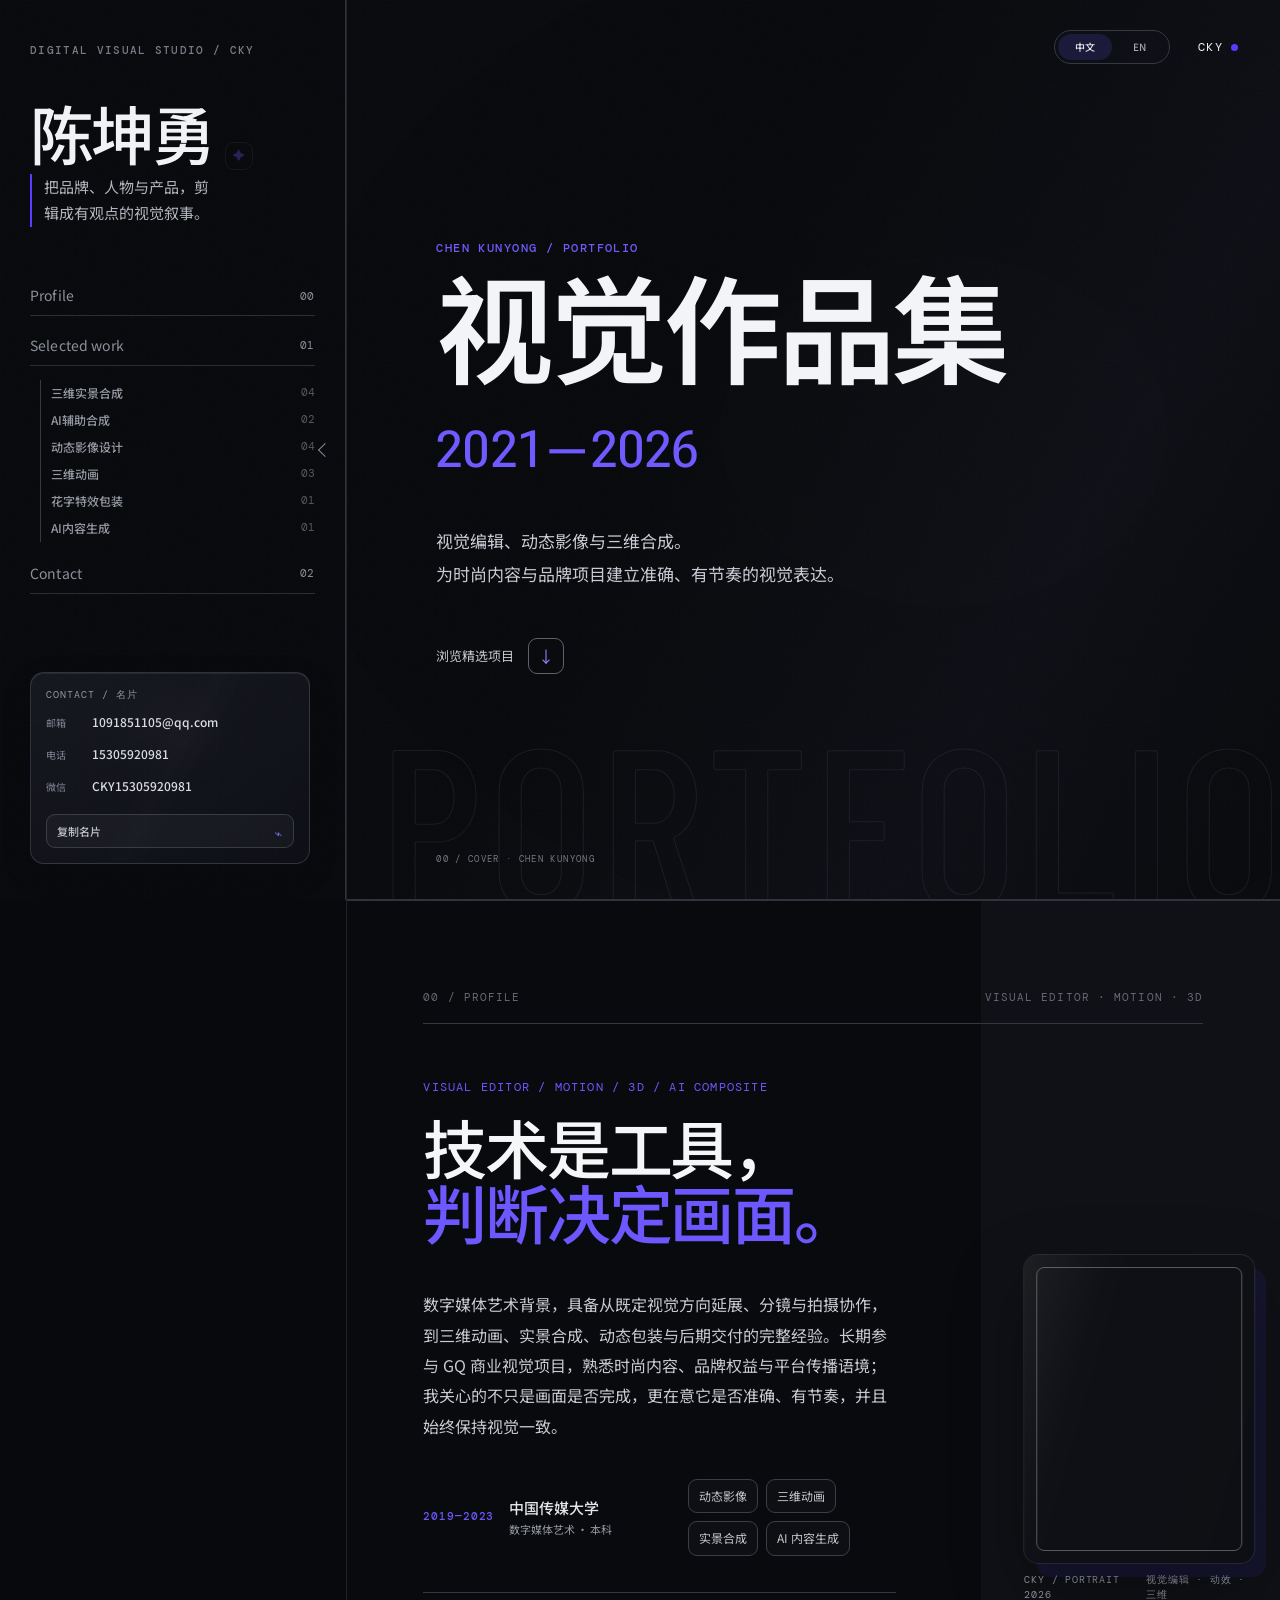
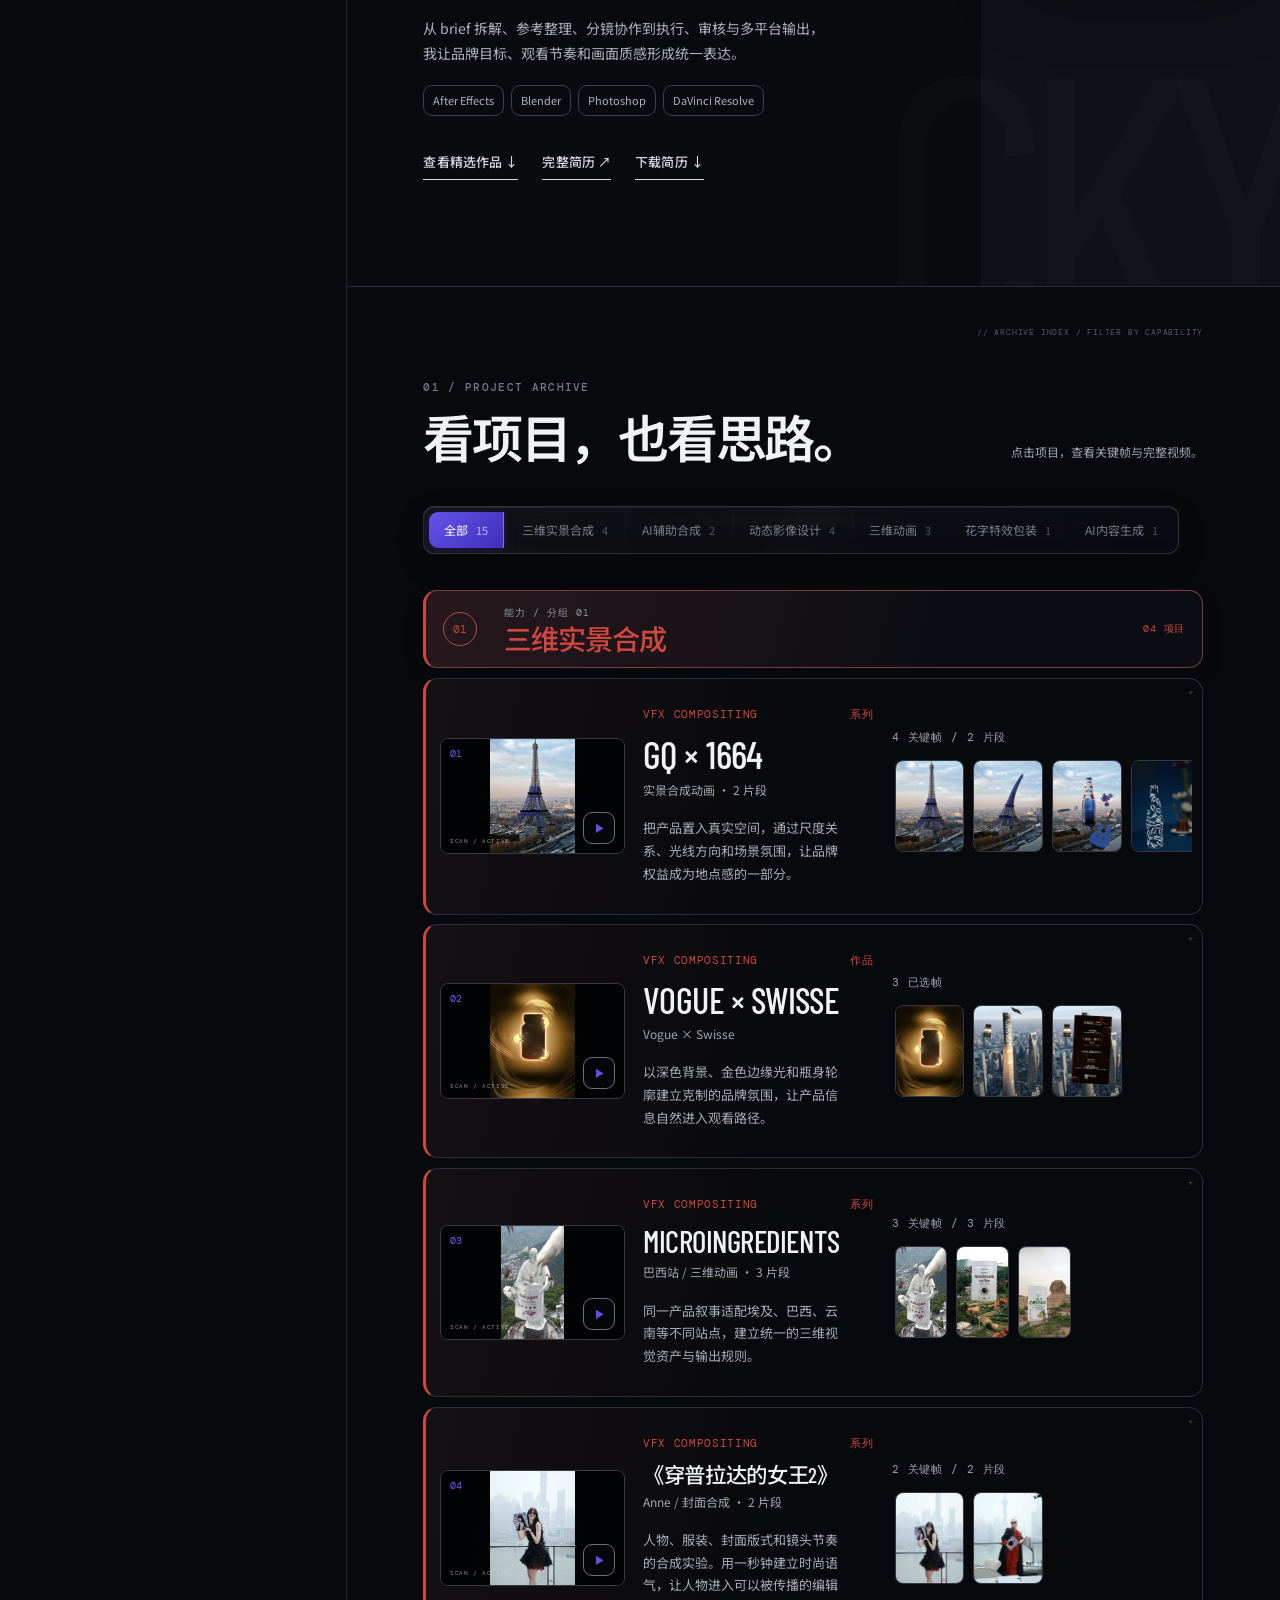
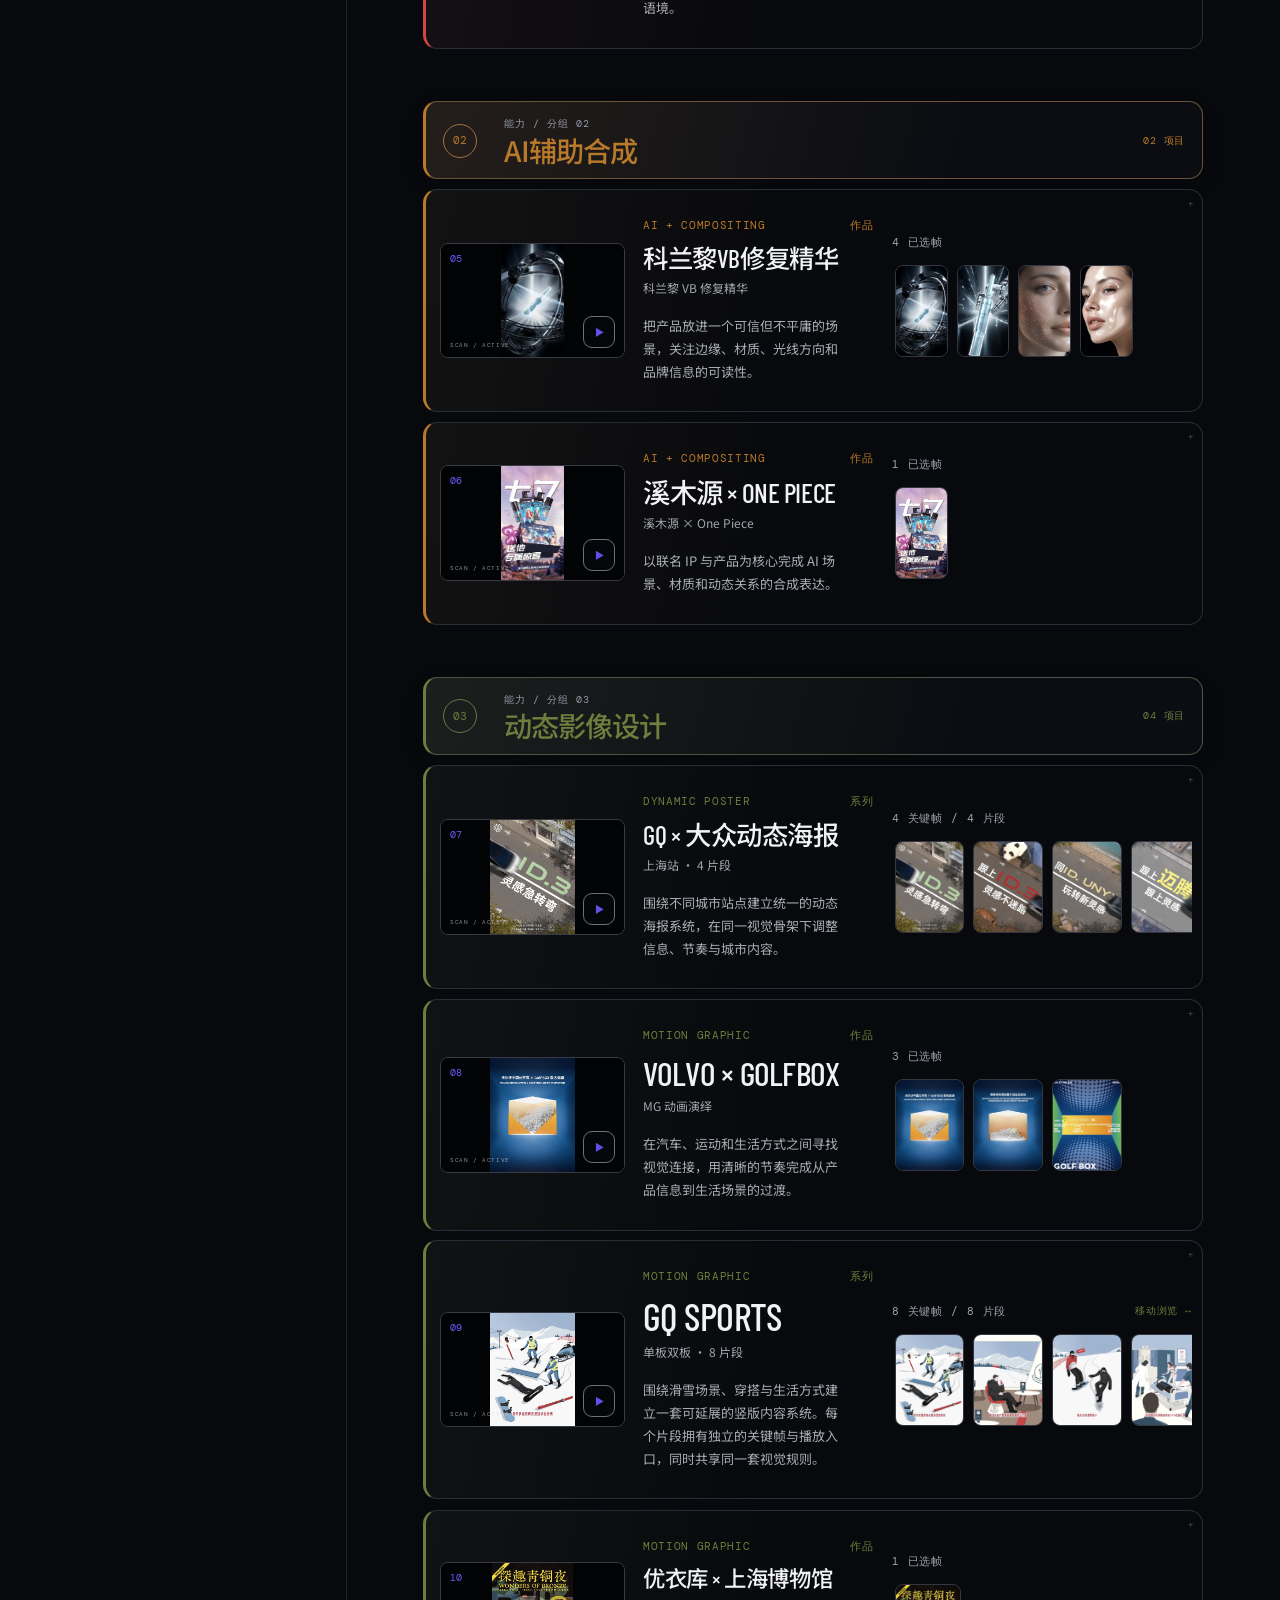
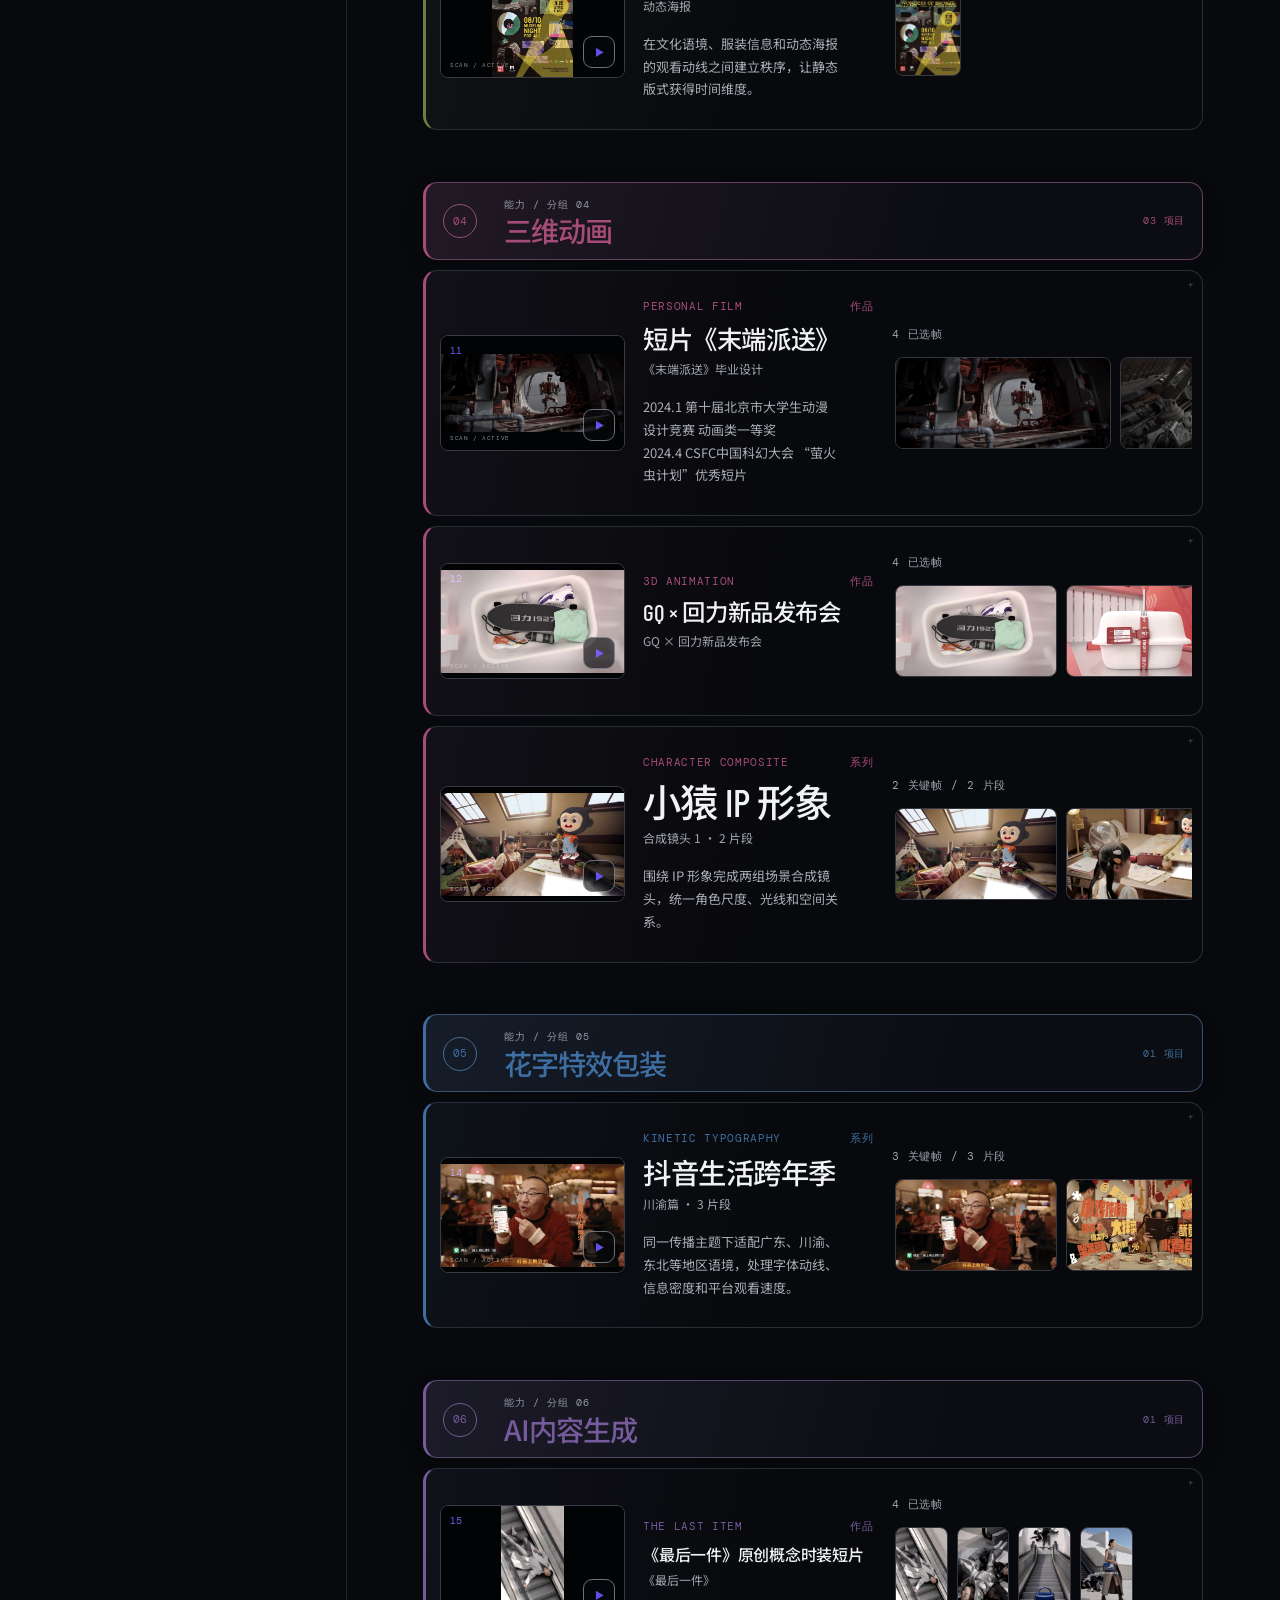
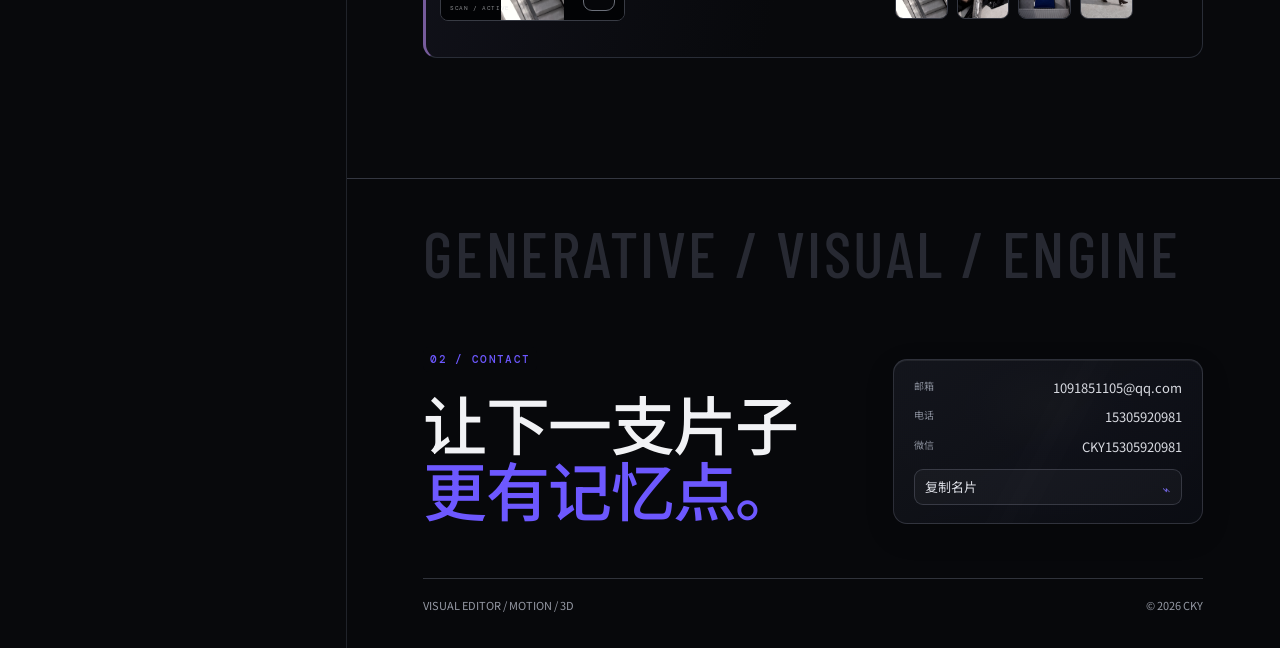
==== commit 4cd2456f: "mobileUpdate" ====
--- a/index.html
+++ b/index.html
@@ -5,7 +5,7 @@
   <meta name="viewport" content="width=device-width, initial-scale=1" />
   <meta name="description" content="陈坤勇 CKY — 视频编辑、视觉动效、三维与 AI 合成作品集" />
   <title>CKY — Visual Editor / Motion / 3D</title>
-  <link rel="stylesheet" href="styles.css?v=37" />
+  <link rel="stylesheet" href="styles.css?v=38" />
 </head>
 <body>
   <div class="grain" aria-hidden="true"></div>
@@ -131,7 +131,7 @@
     else window.setTimeout(loadPortrait3D, 1200);
   </script>
   <script src="resume-download.js?v=1"></script>
-  <script src="app.js?v=26"></script>
+  <script src="app.js?v=27"></script>
 </body>
 </html>
 
--- a/styles.css
+++ b/styles.css
@@ -927,12 +927,14 @@
 /* MOBILE WORK HEADING V2 */
 @media (max-width:720px) {
   .work-section .section-head h2 {
-    display:block; width:max-content; max-width:none;
-    white-space:nowrap; font-size:clamp(28px,8.8vw,38px);
+    display:block; width:100%; max-width:100%;
+    white-space:normal; overflow-wrap:anywhere;
+    font-size:clamp(28px,8.8vw,38px);
     line-height:1; letter-spacing:-.055em;
   }
   .work-section .filters {
-    width:max-content; min-width:100%; max-width:none;
+    width:100%; min-width:0; max-width:100%;
+    box-sizing:border-box;
     flex-wrap:nowrap; overflow-x:auto; overflow-y:hidden;
   }
 }
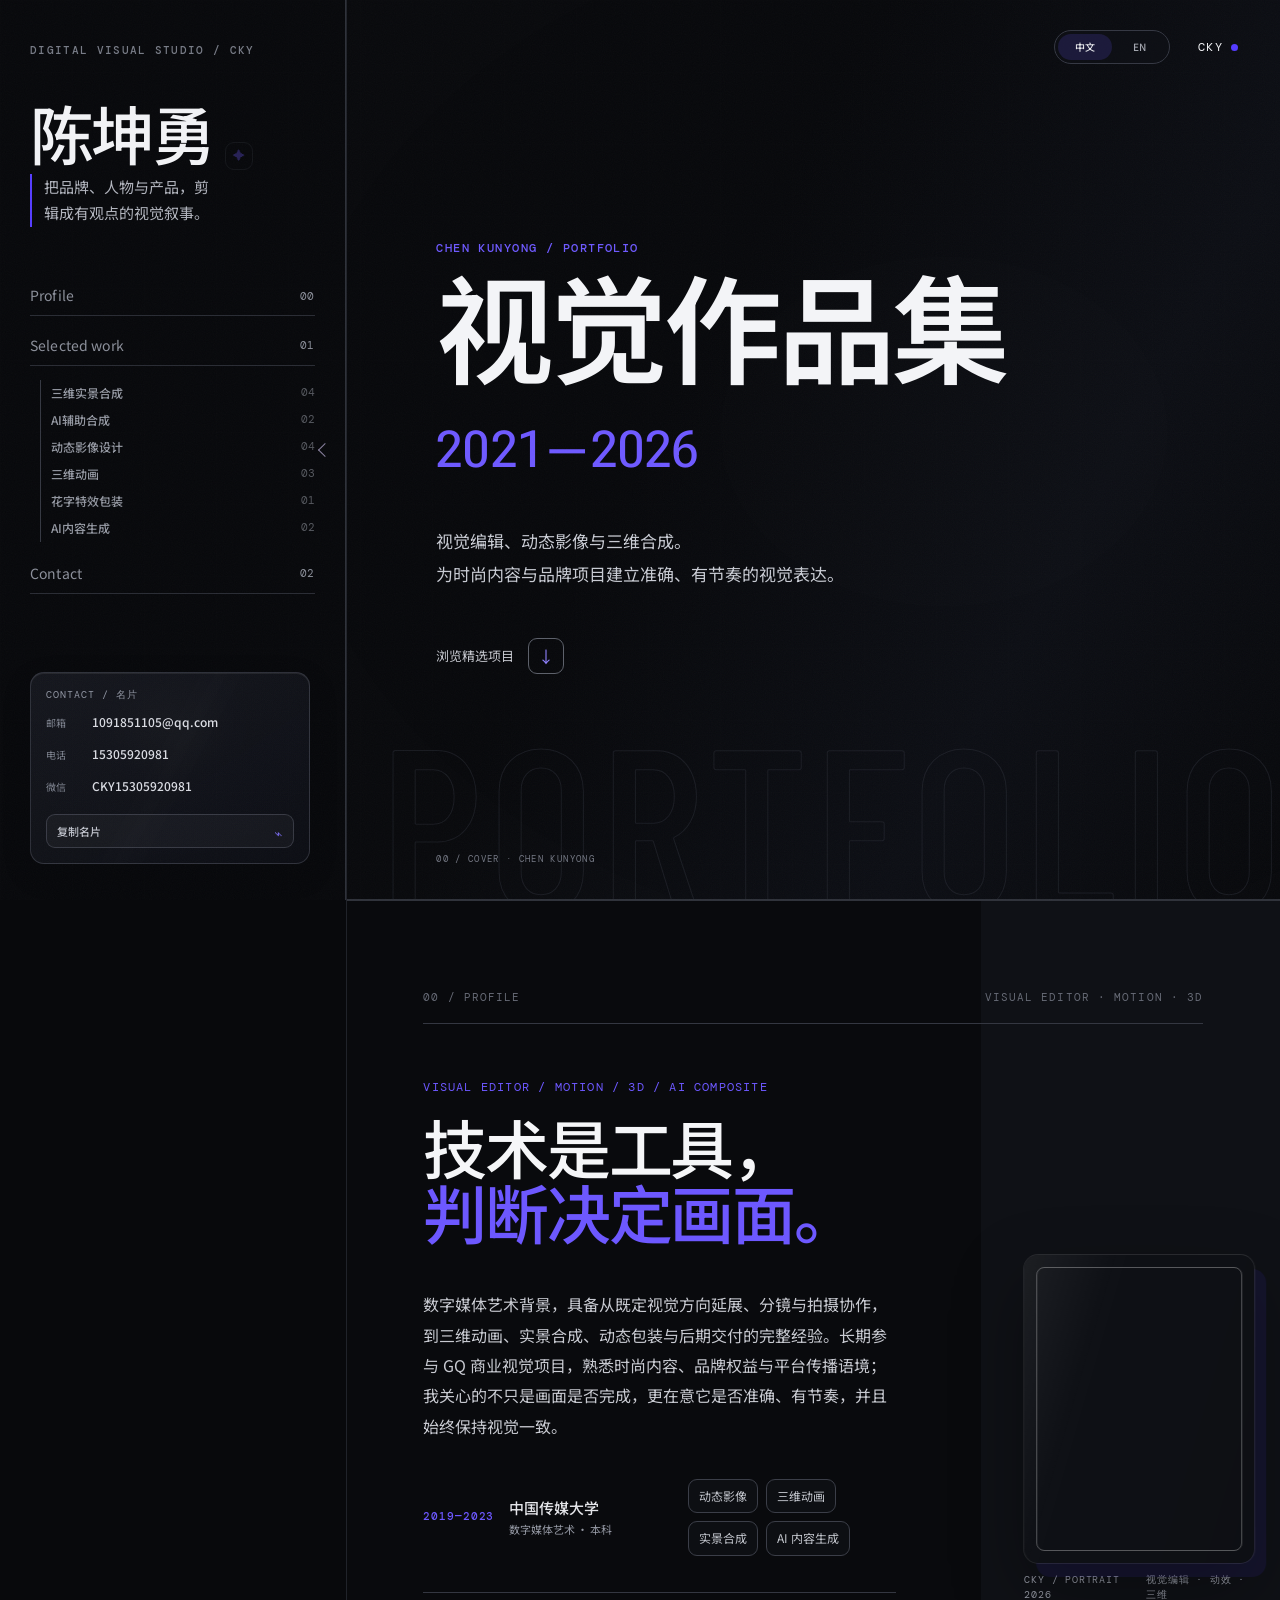
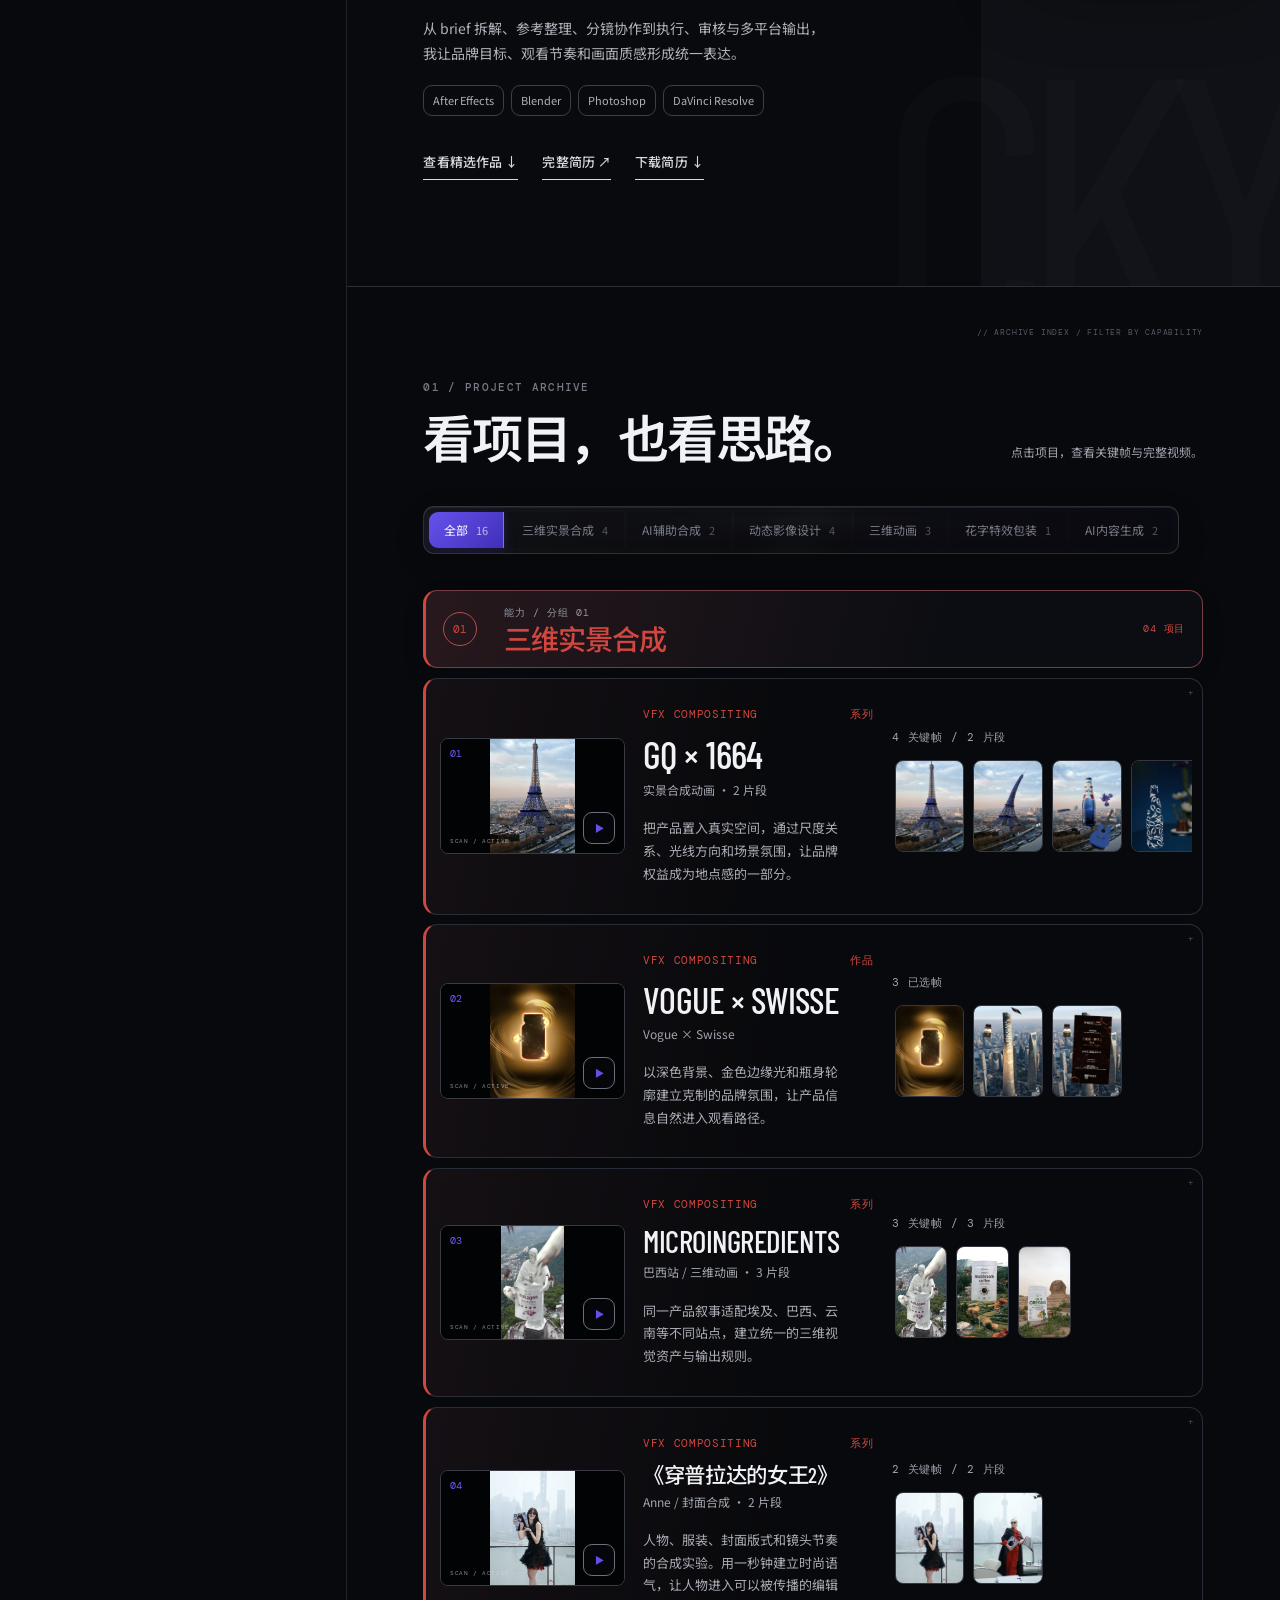
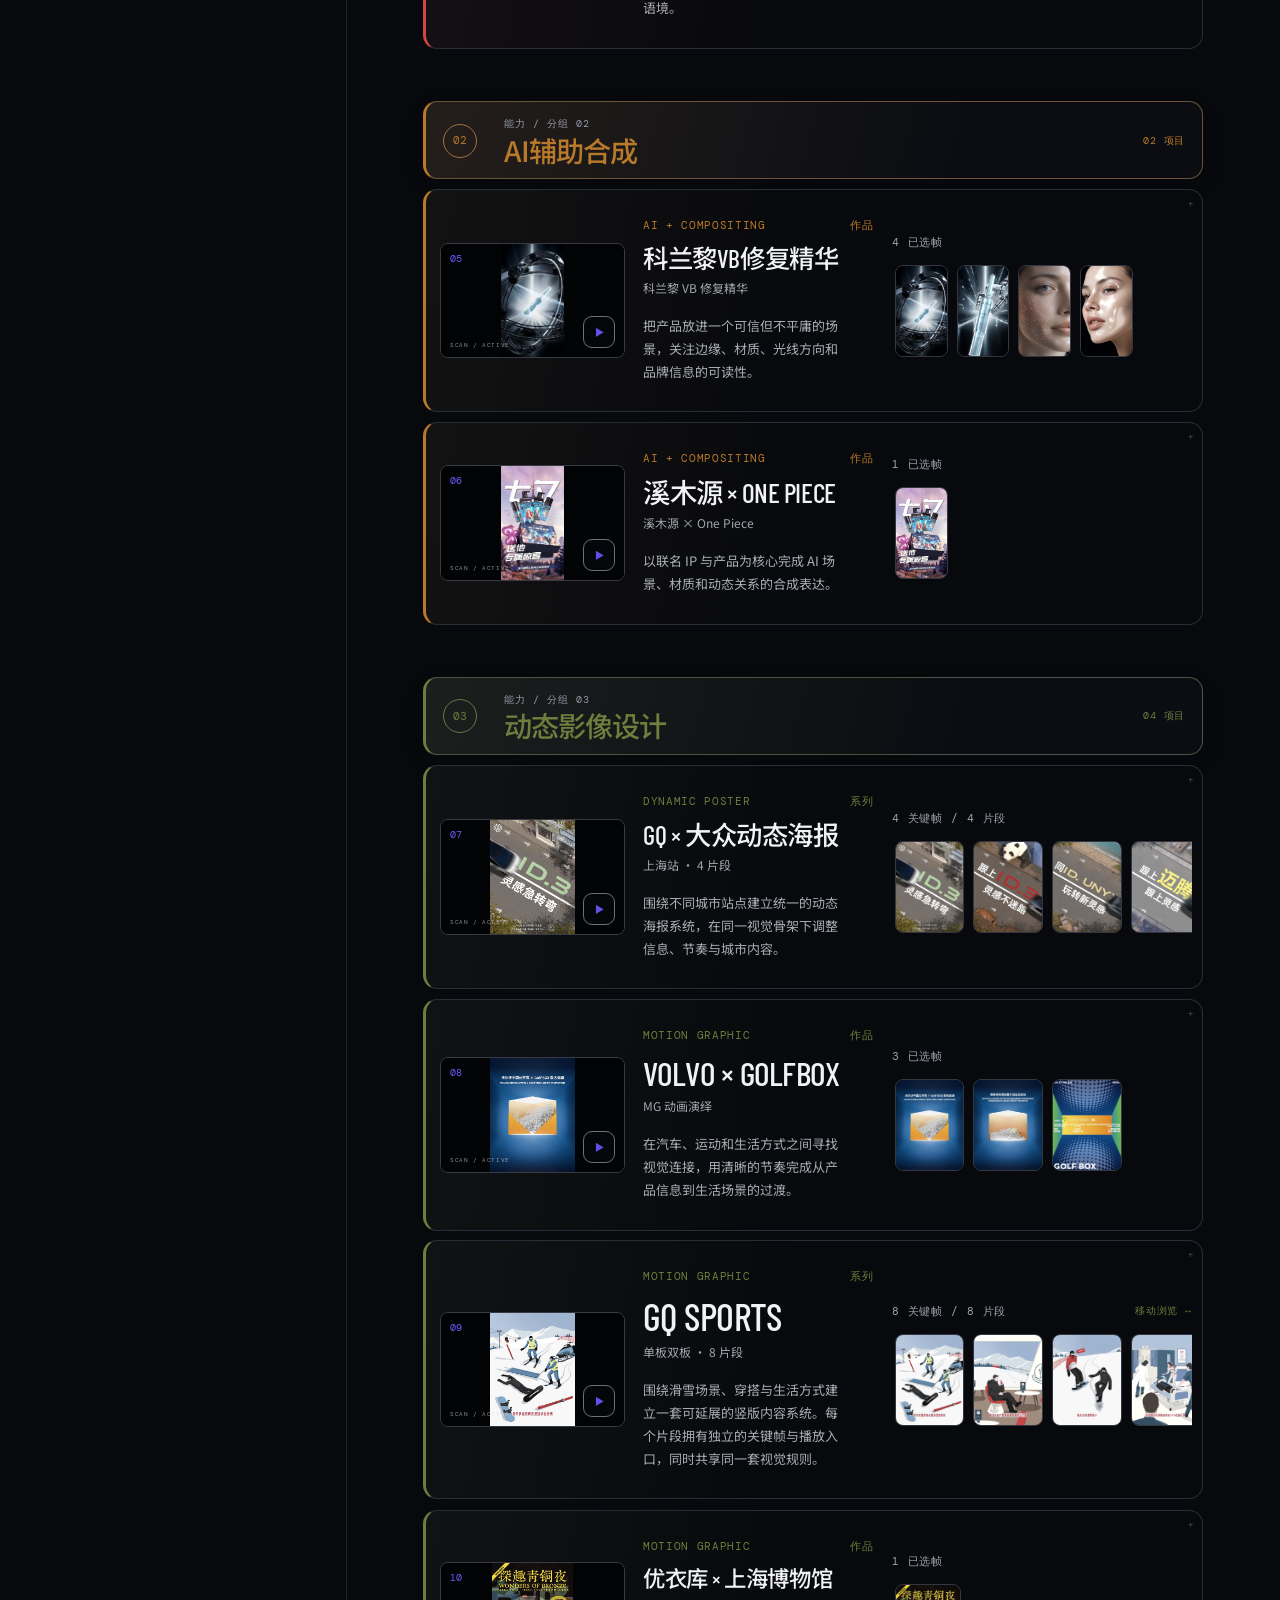
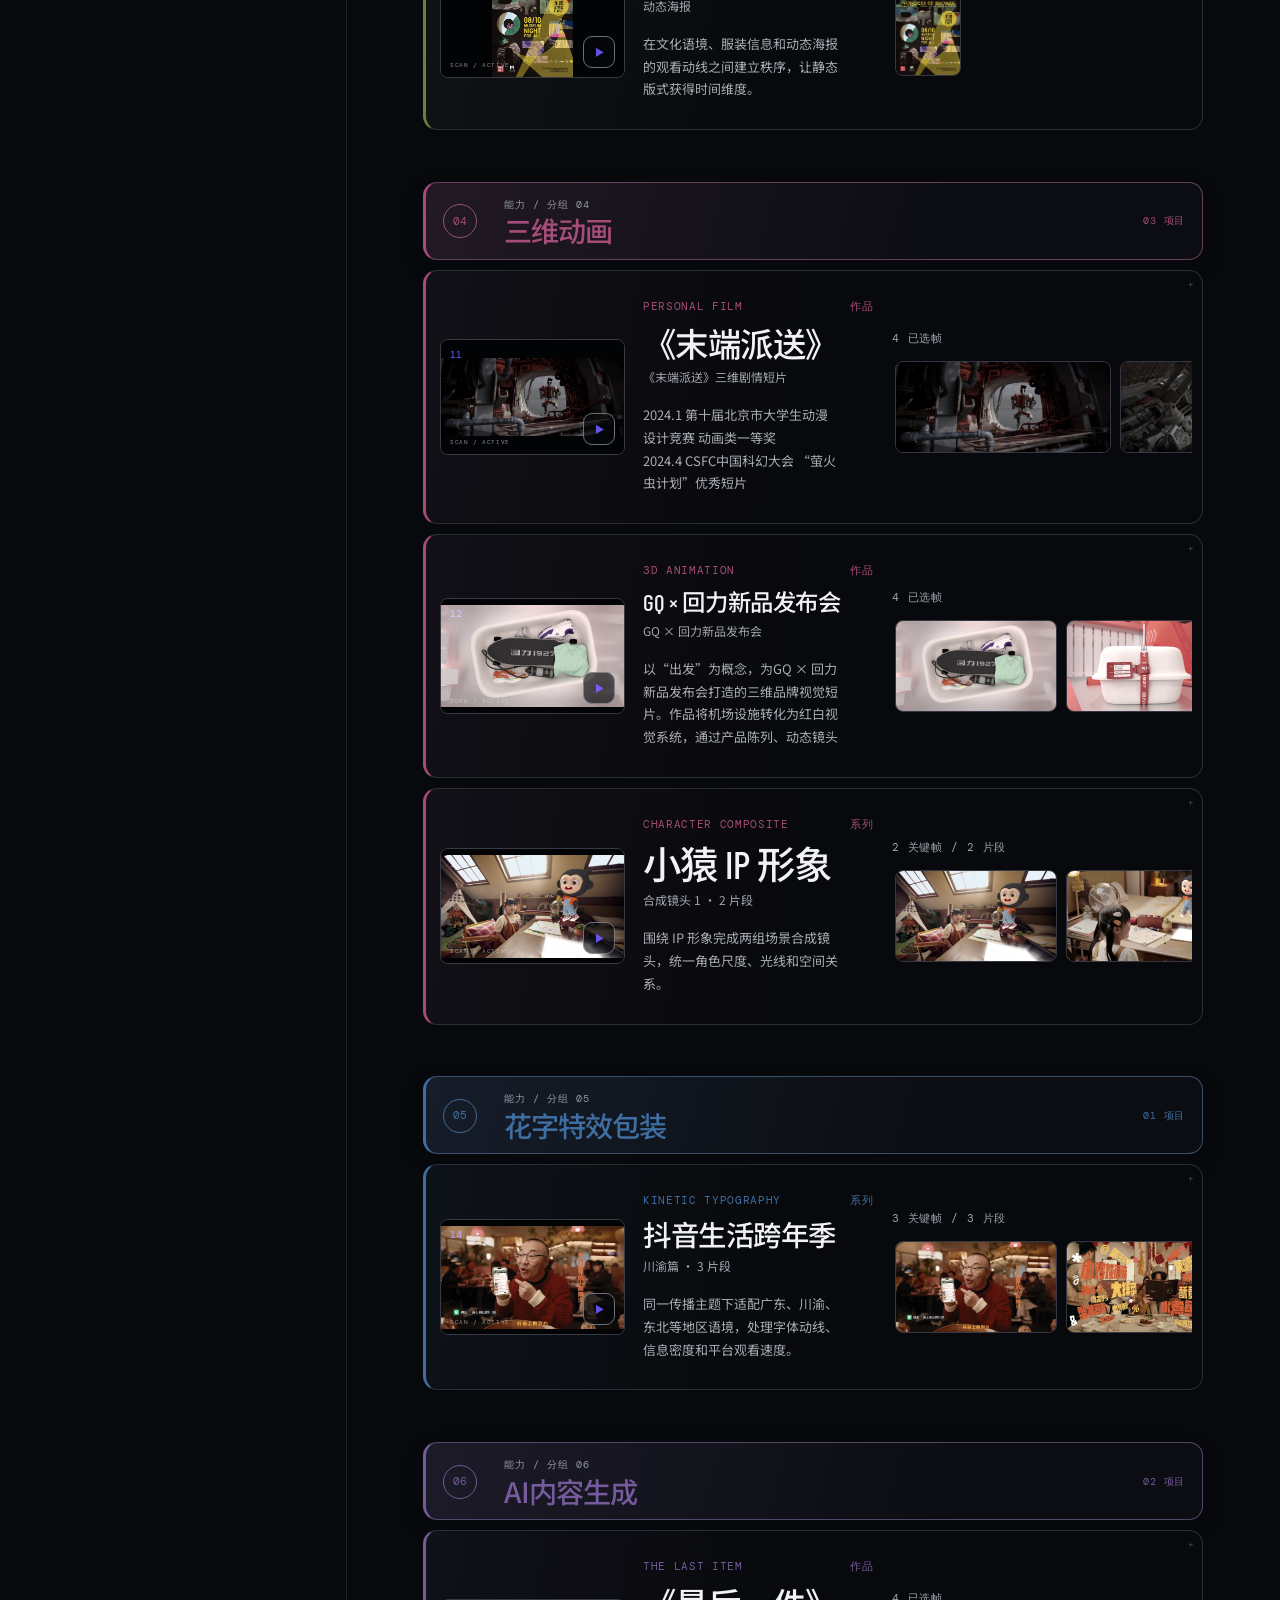
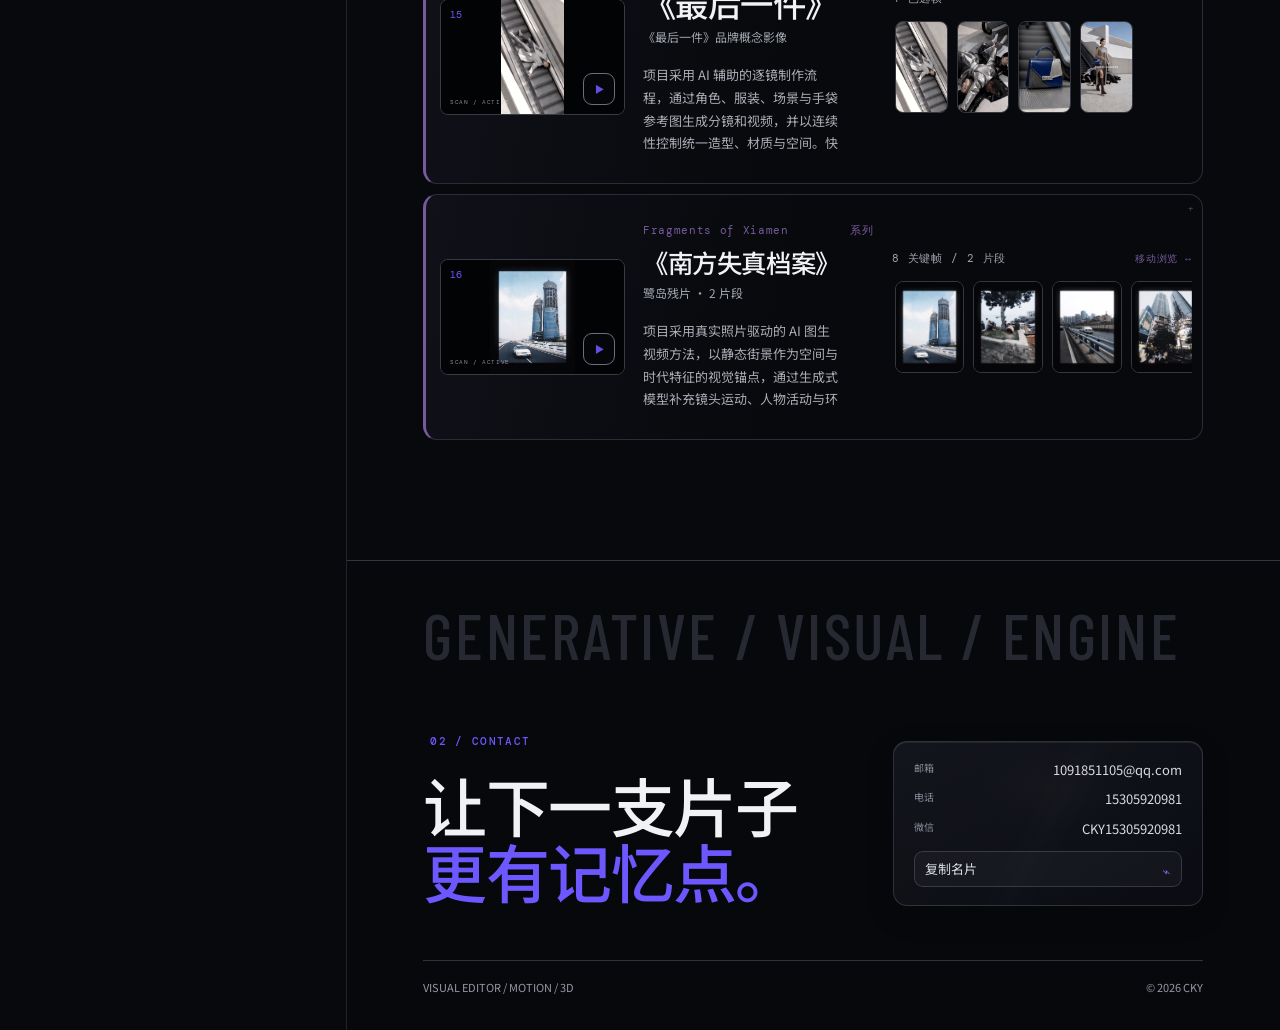
==== commit c6d43bcc: "newProject" ====
--- a/index.html
+++ b/index.html
@@ -108,7 +108,7 @@
       <div class="modal-meta"><span id="modal-role"></span><span id="modal-format"></span><span id="modal-year"></span></div>
     </div>
   </div>
-  <script src="cky-portfolio-config-live.js?v=23"></script>
+  <script src="cky-portfolio-config-live.js?v=74"></script>
   <script src="pixel-blast.js?v=6"></script>
   <script src="fluid-glass.js?v=2"></script>
   <script src="variable-proximity.js?v=4"></script>
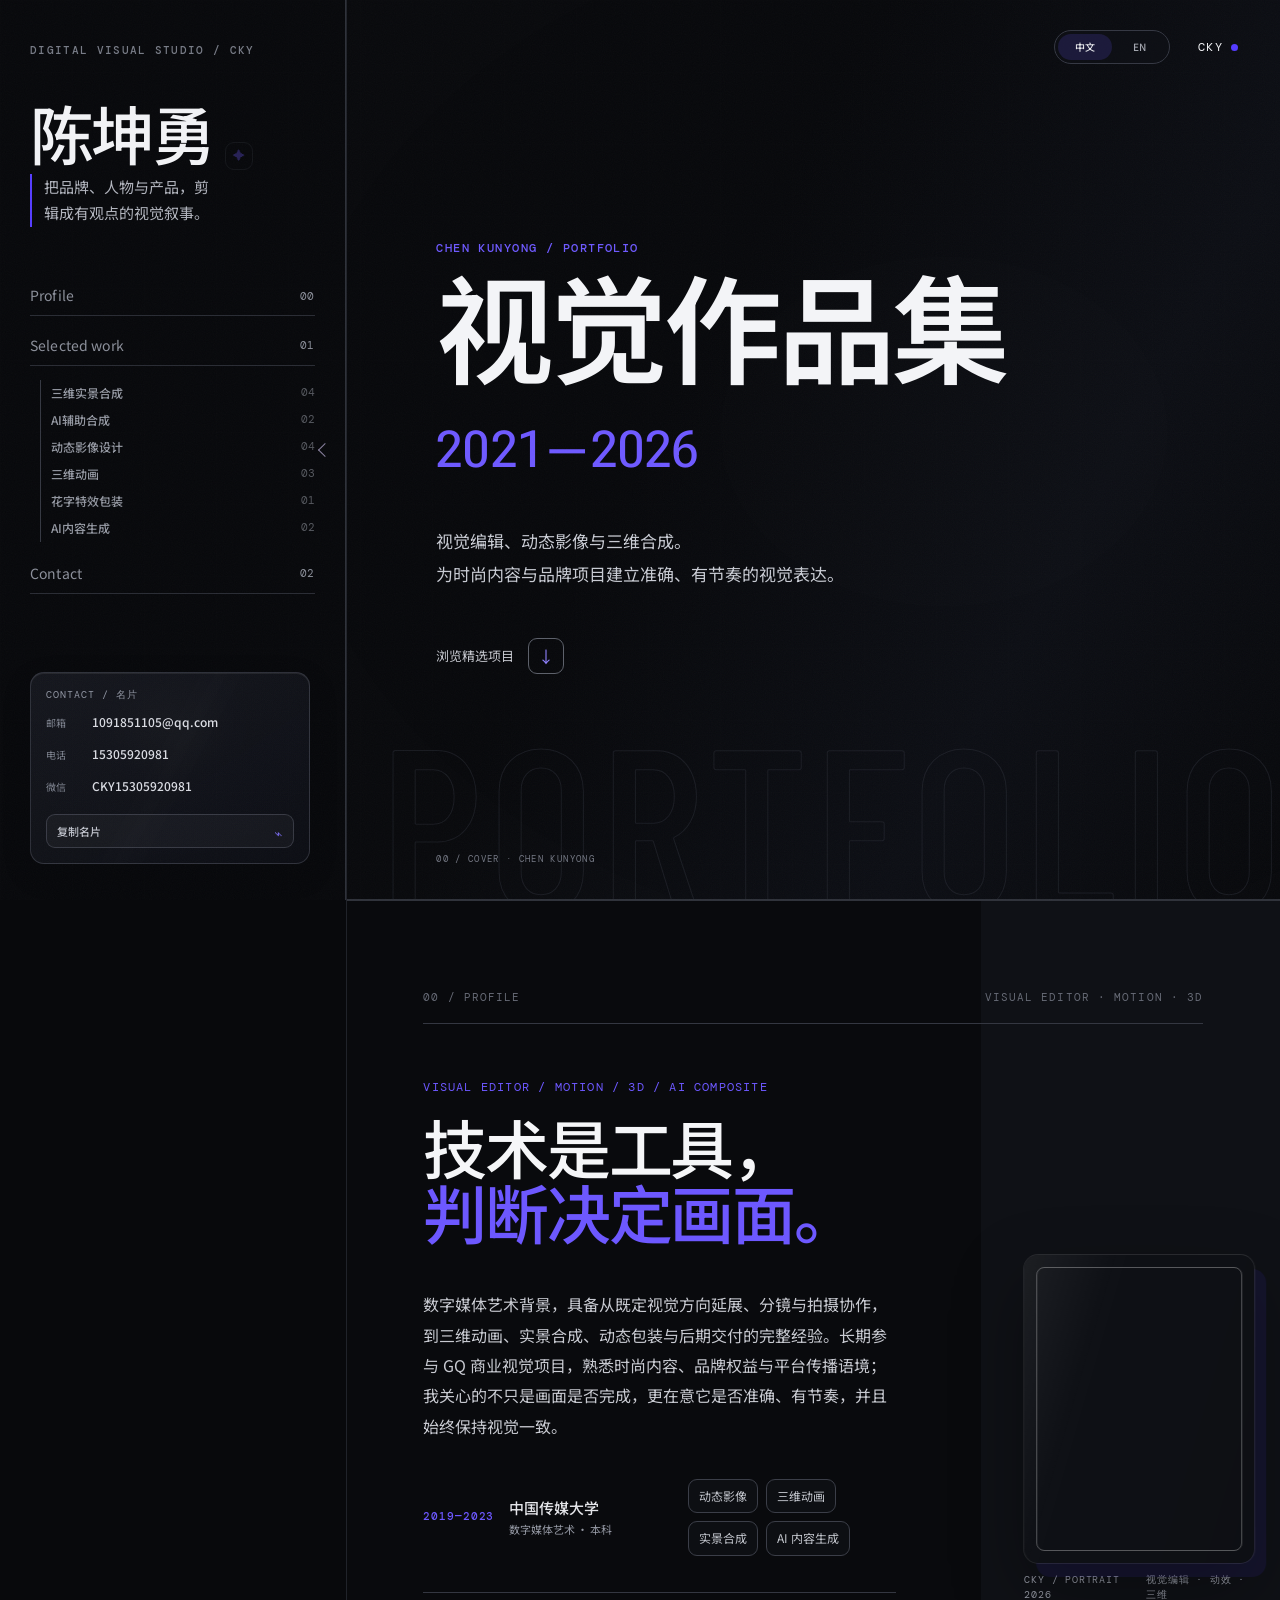
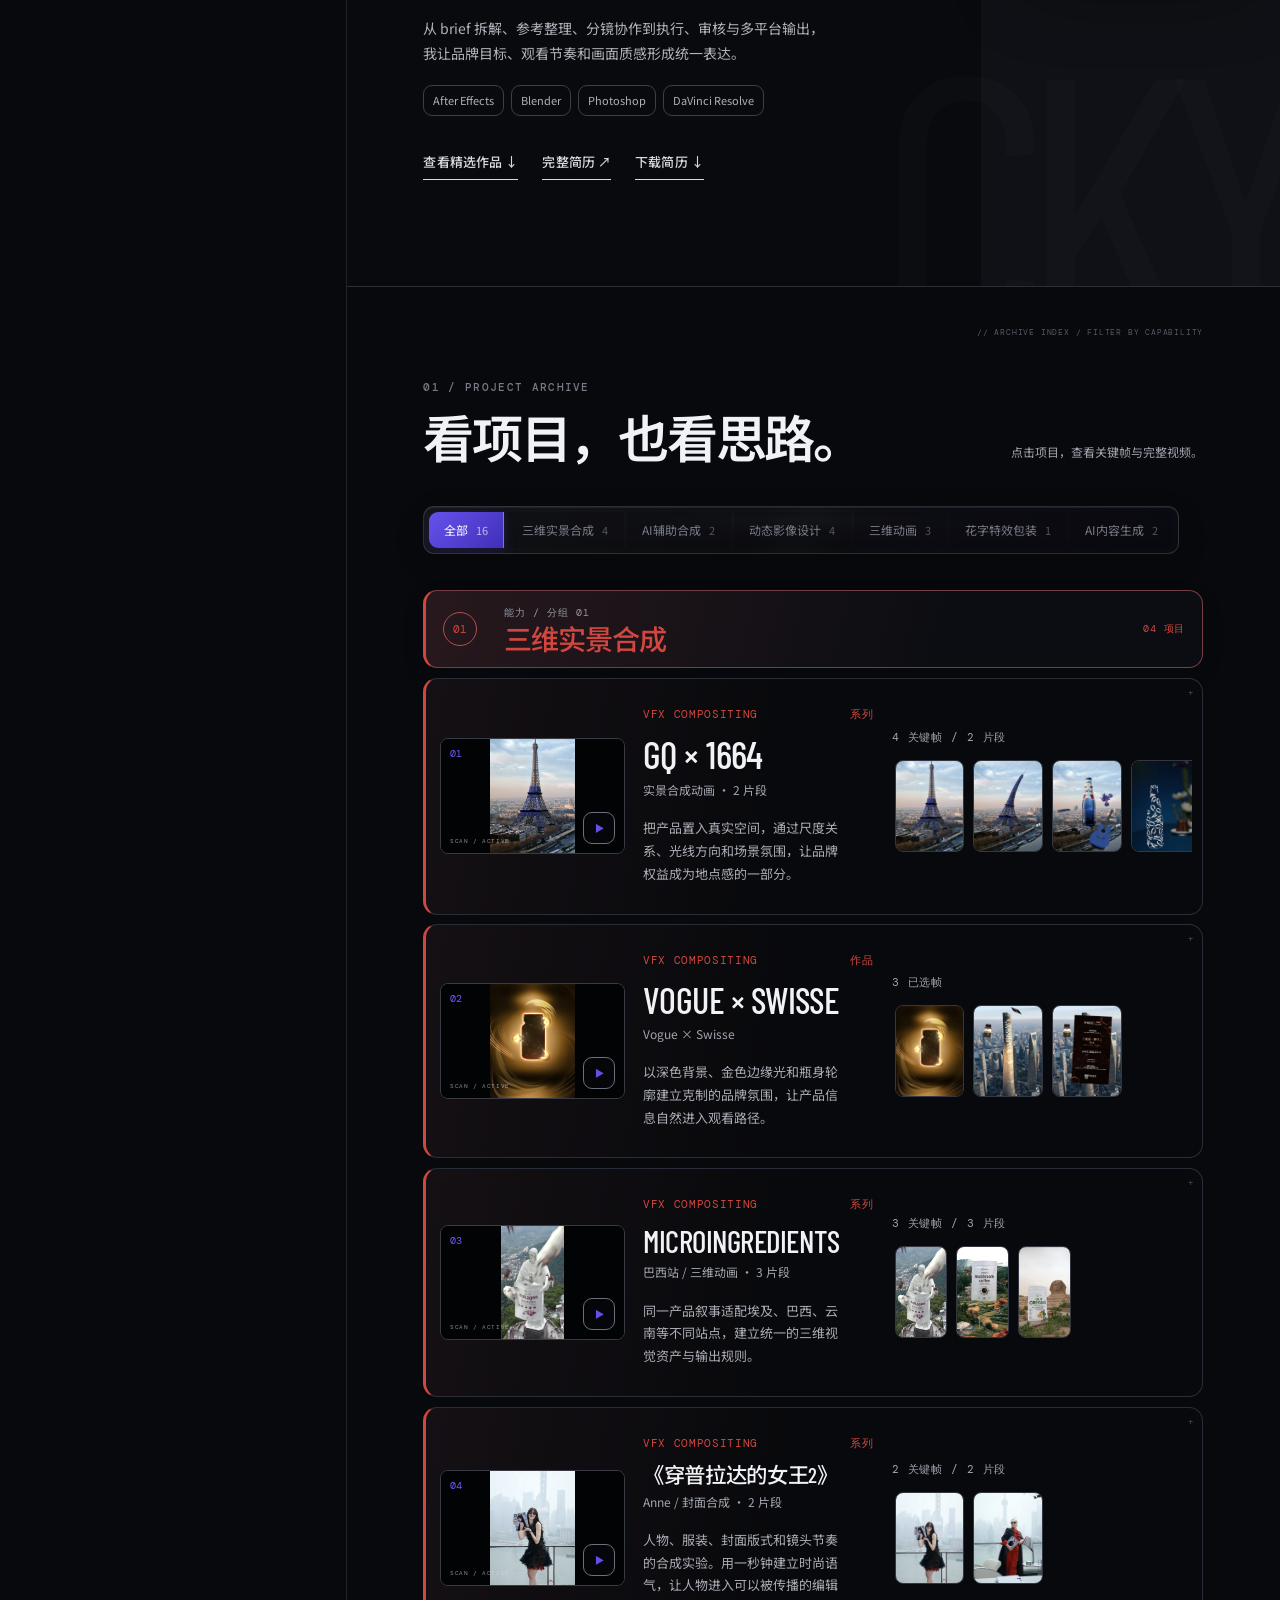
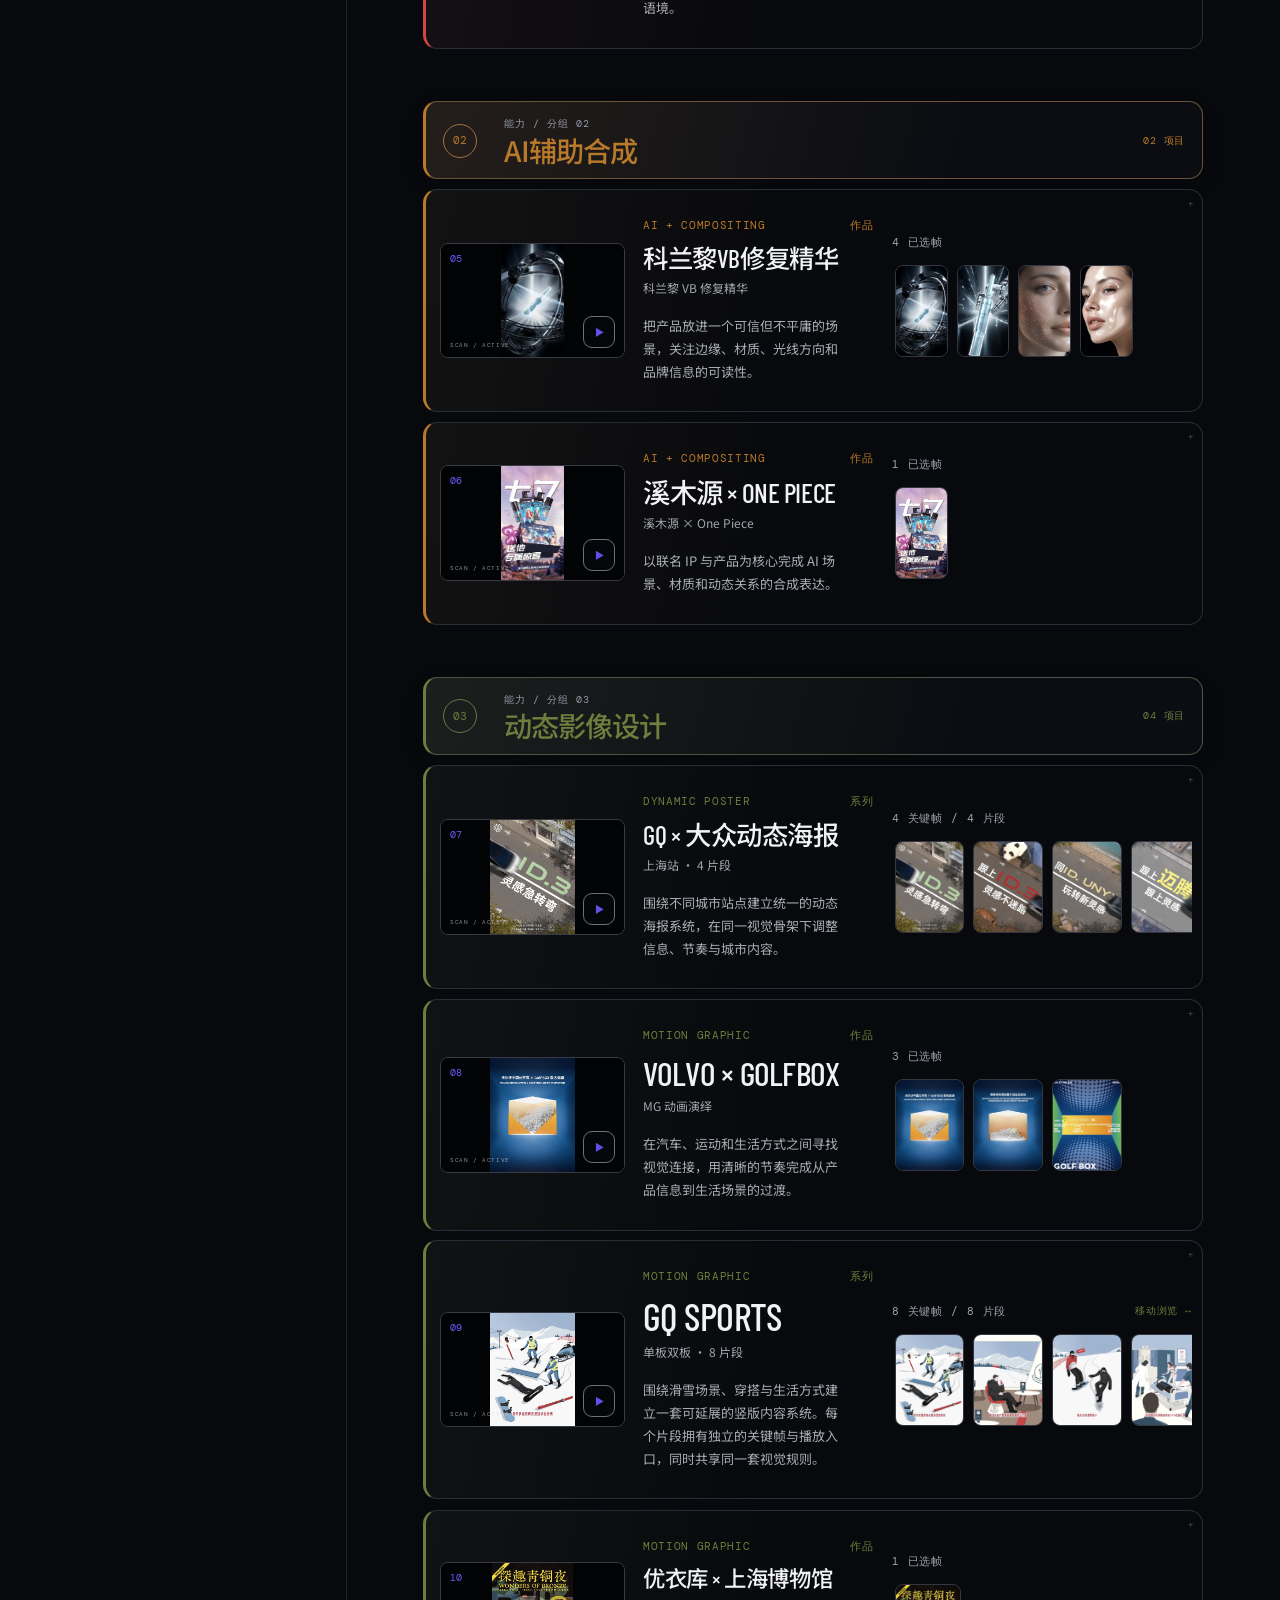
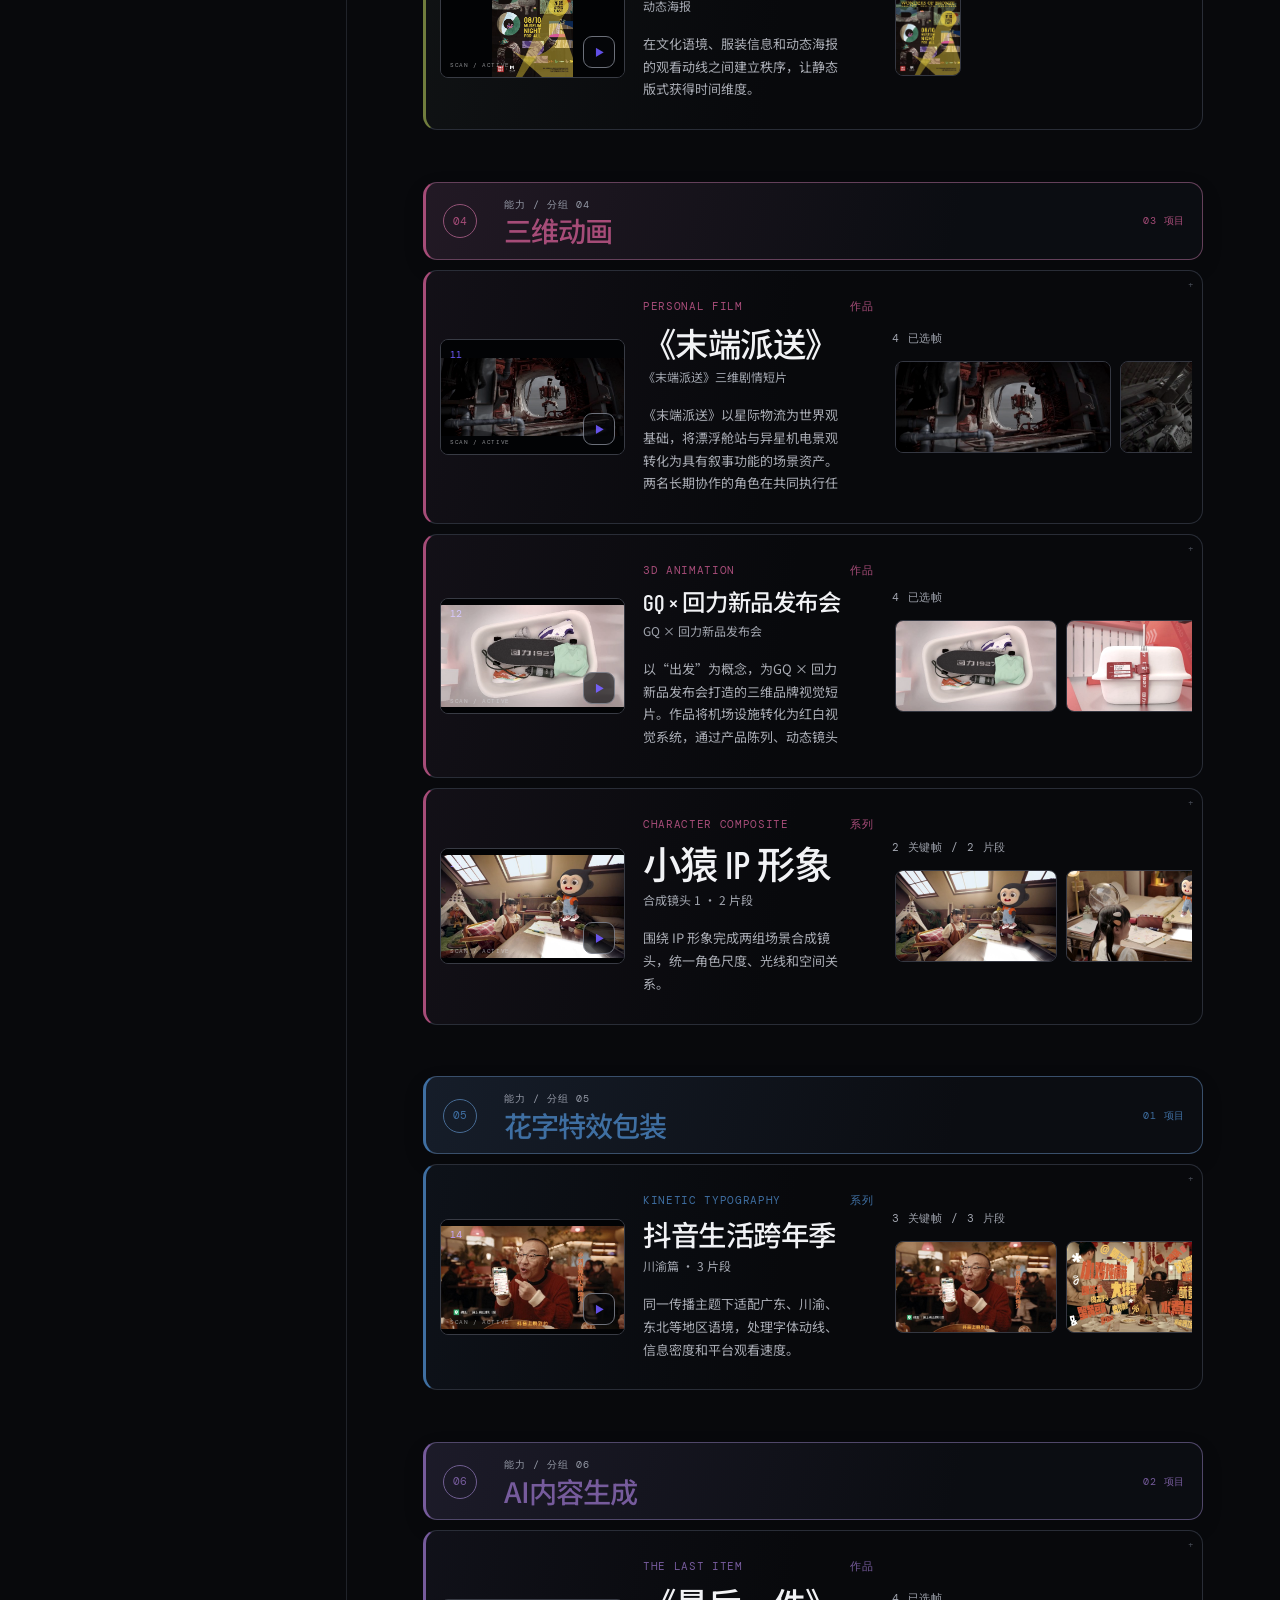
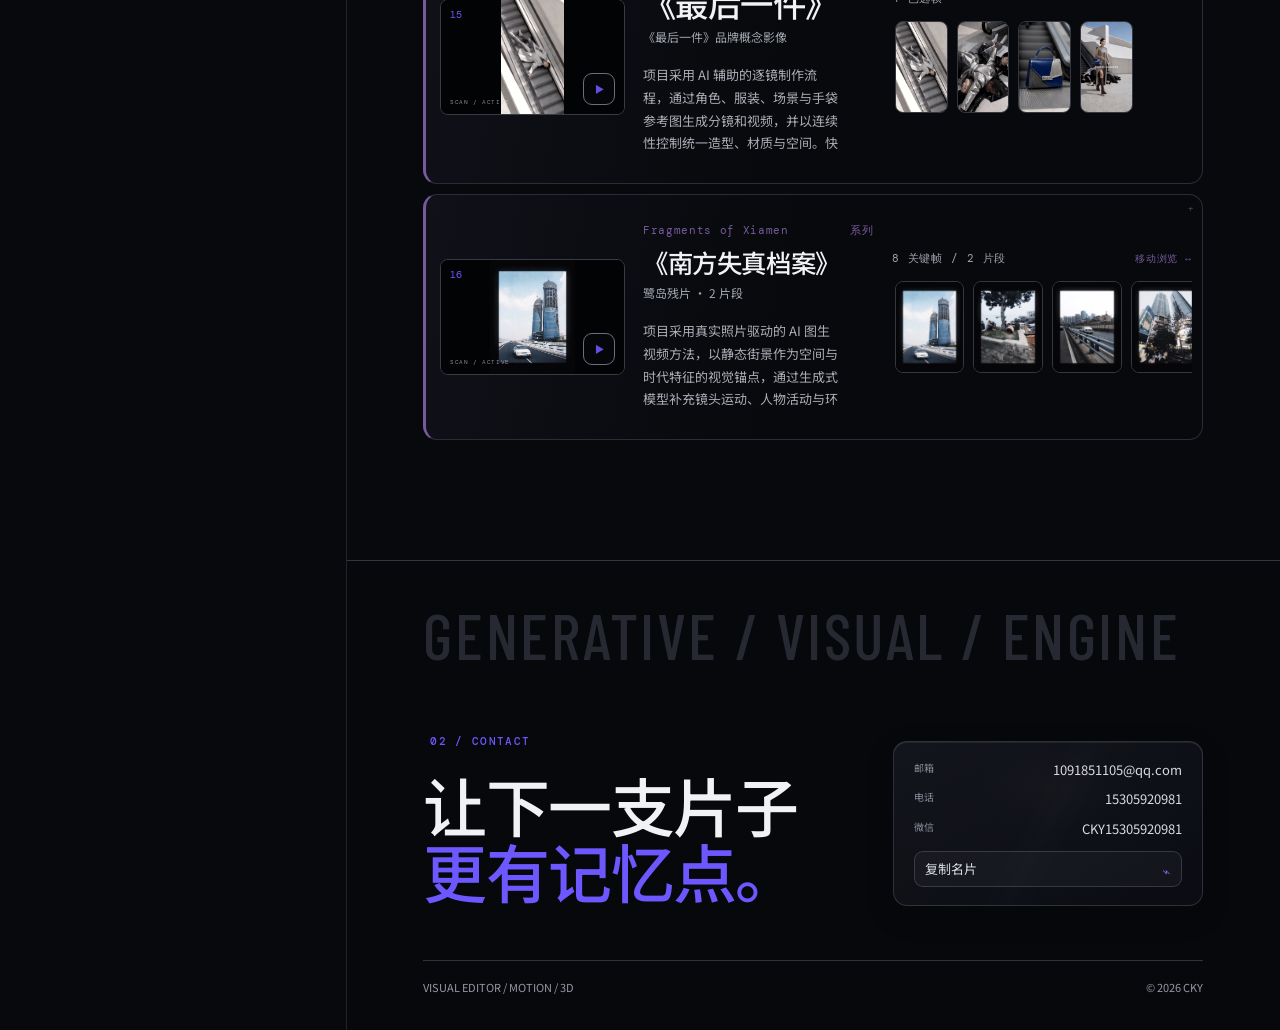
==== commit b8a692a1: "updatelastmile" ====
--- a/index.html
+++ b/index.html
@@ -108,7 +108,7 @@
       <div class="modal-meta"><span id="modal-role"></span><span id="modal-format"></span><span id="modal-year"></span></div>
     </div>
   </div>
-  <script src="cky-portfolio-config-live.js?v=74"></script>
+  <script src="cky-portfolio-config-live.js?v=79"></script>
   <script src="pixel-blast.js?v=6"></script>
   <script src="fluid-glass.js?v=2"></script>
   <script src="variable-proximity.js?v=4"></script>
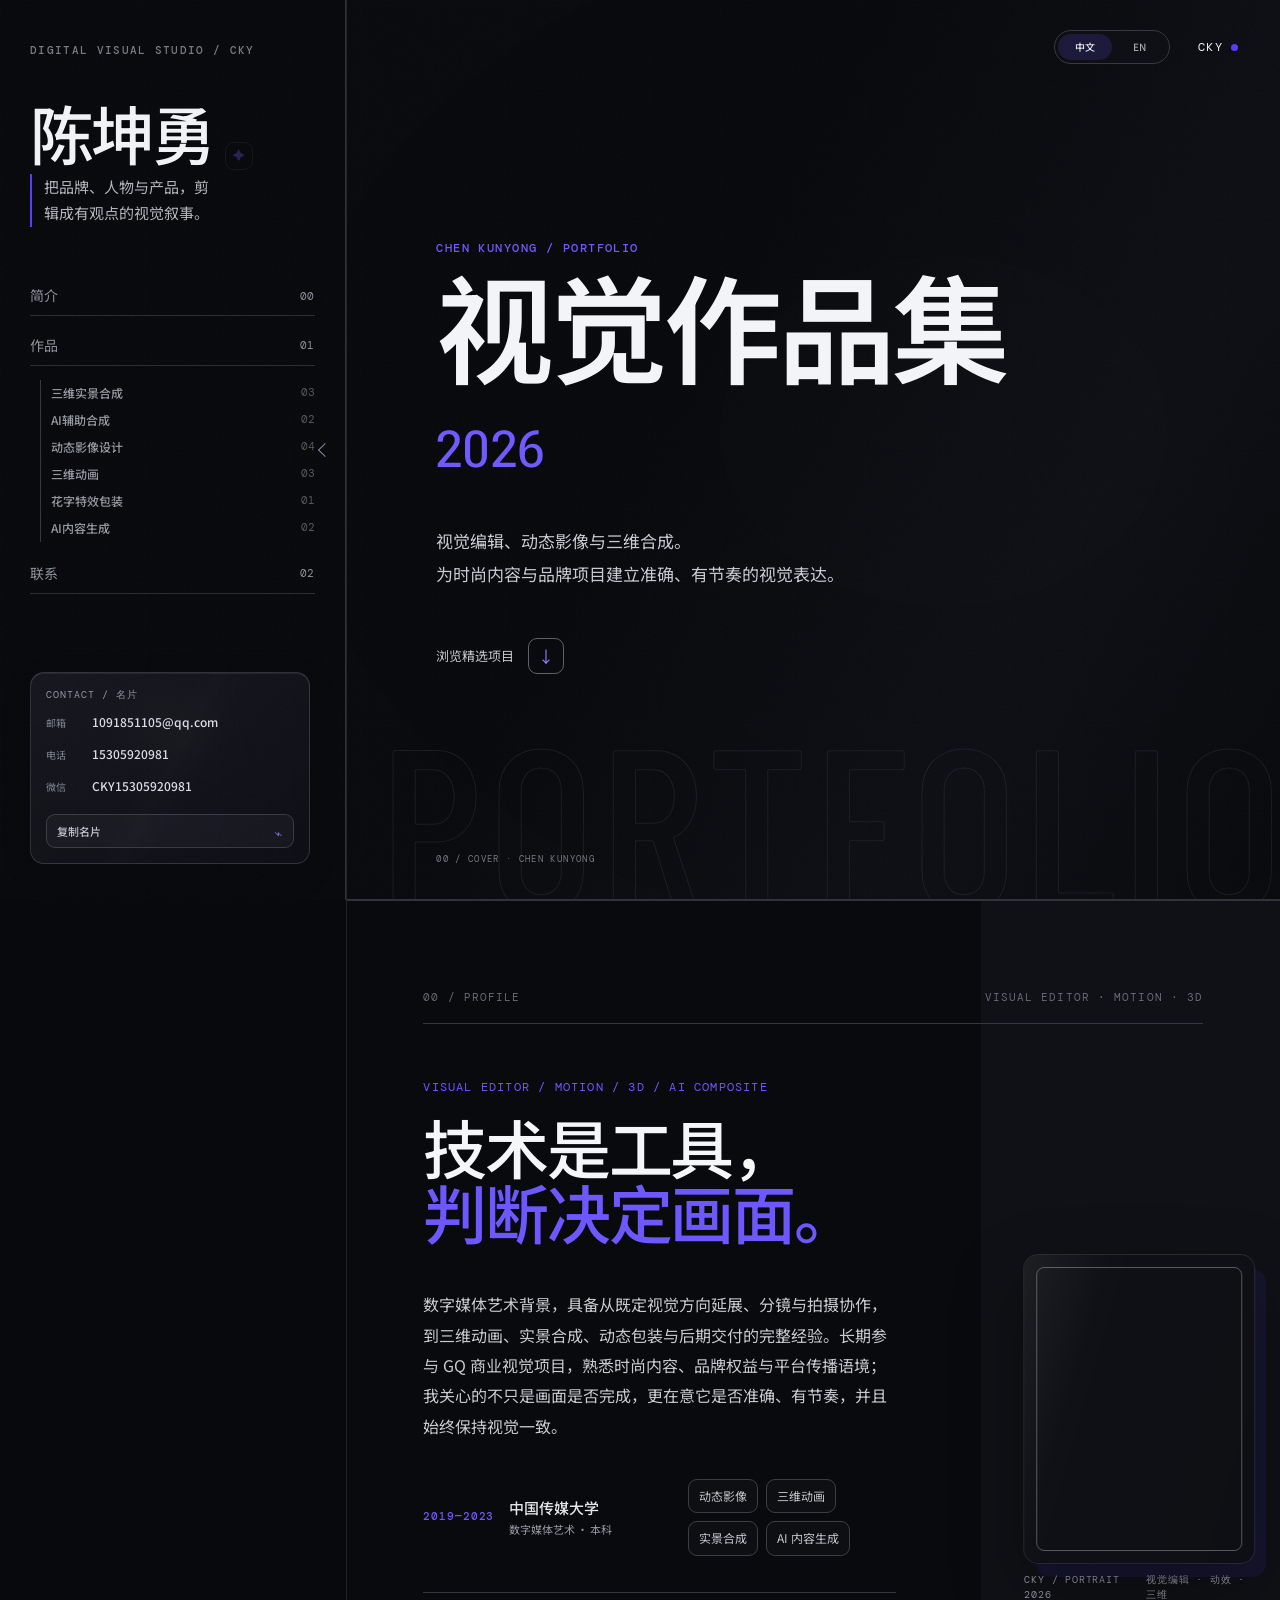
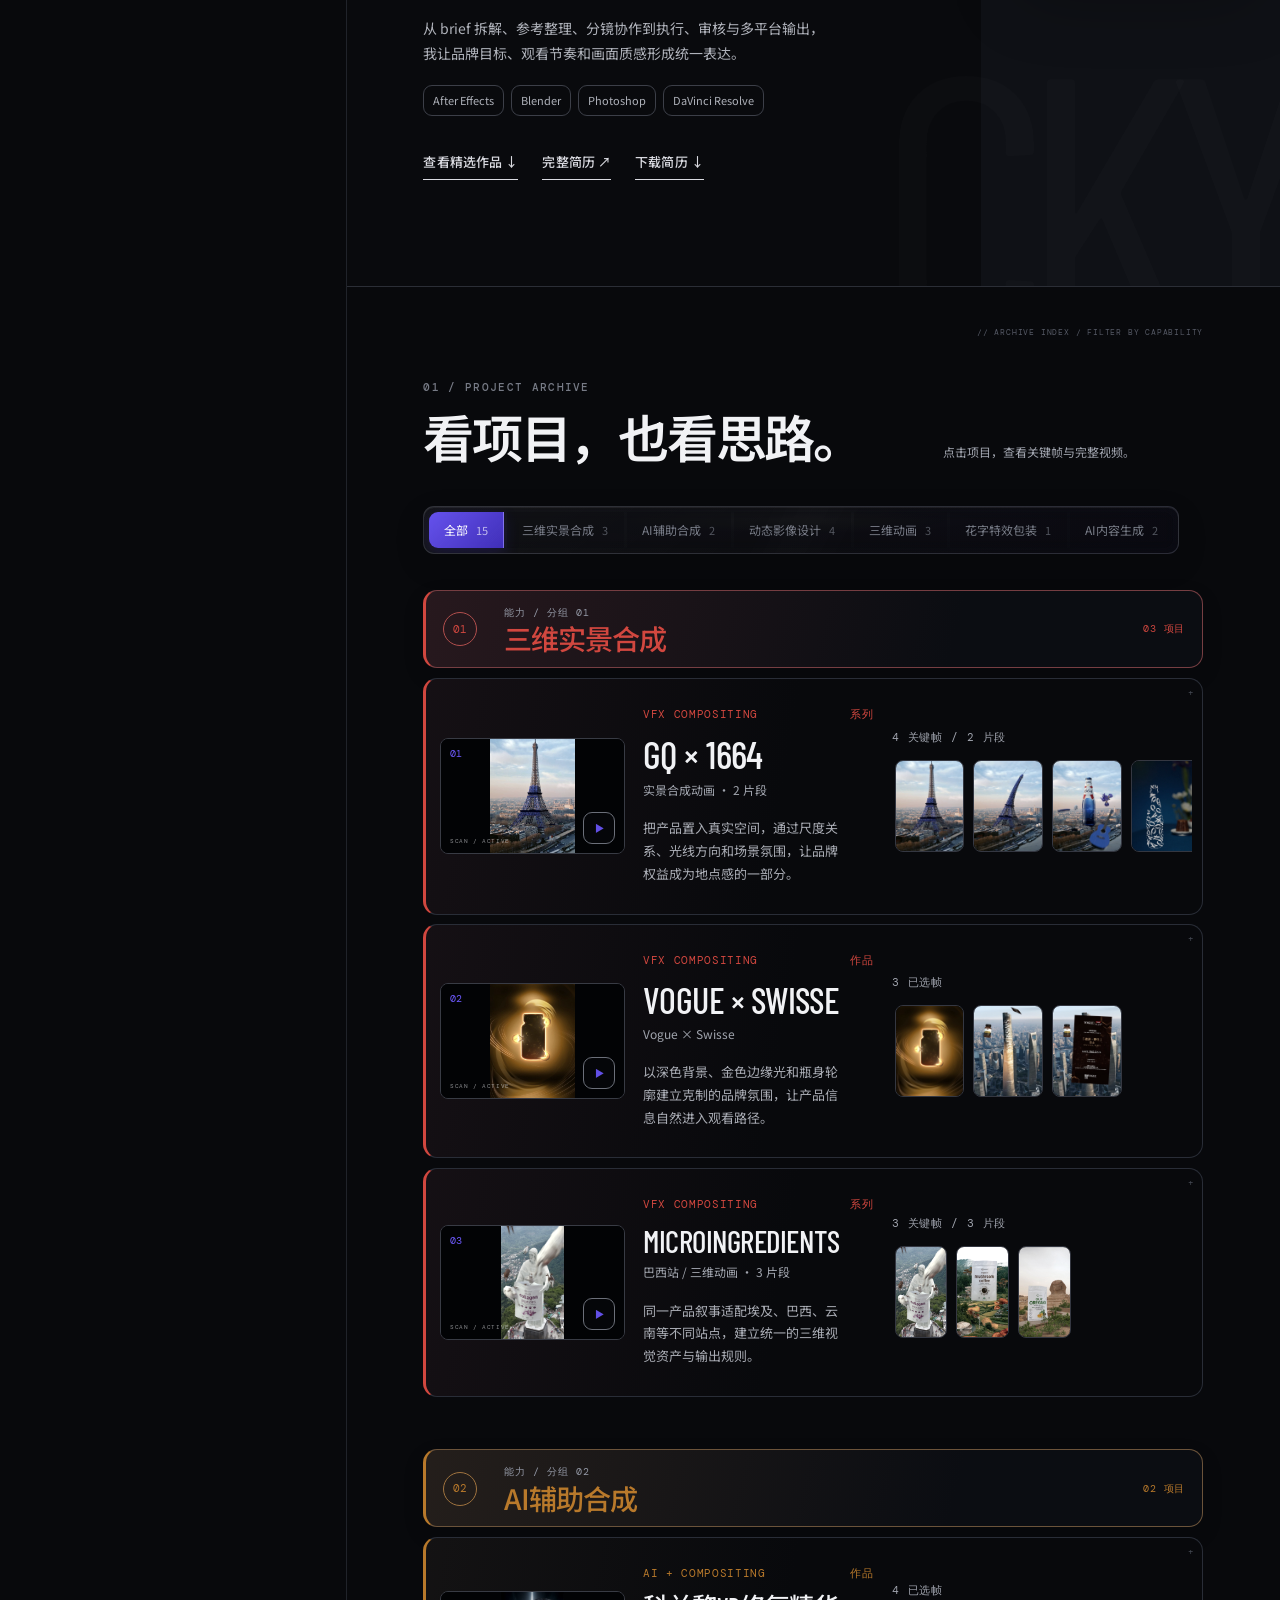
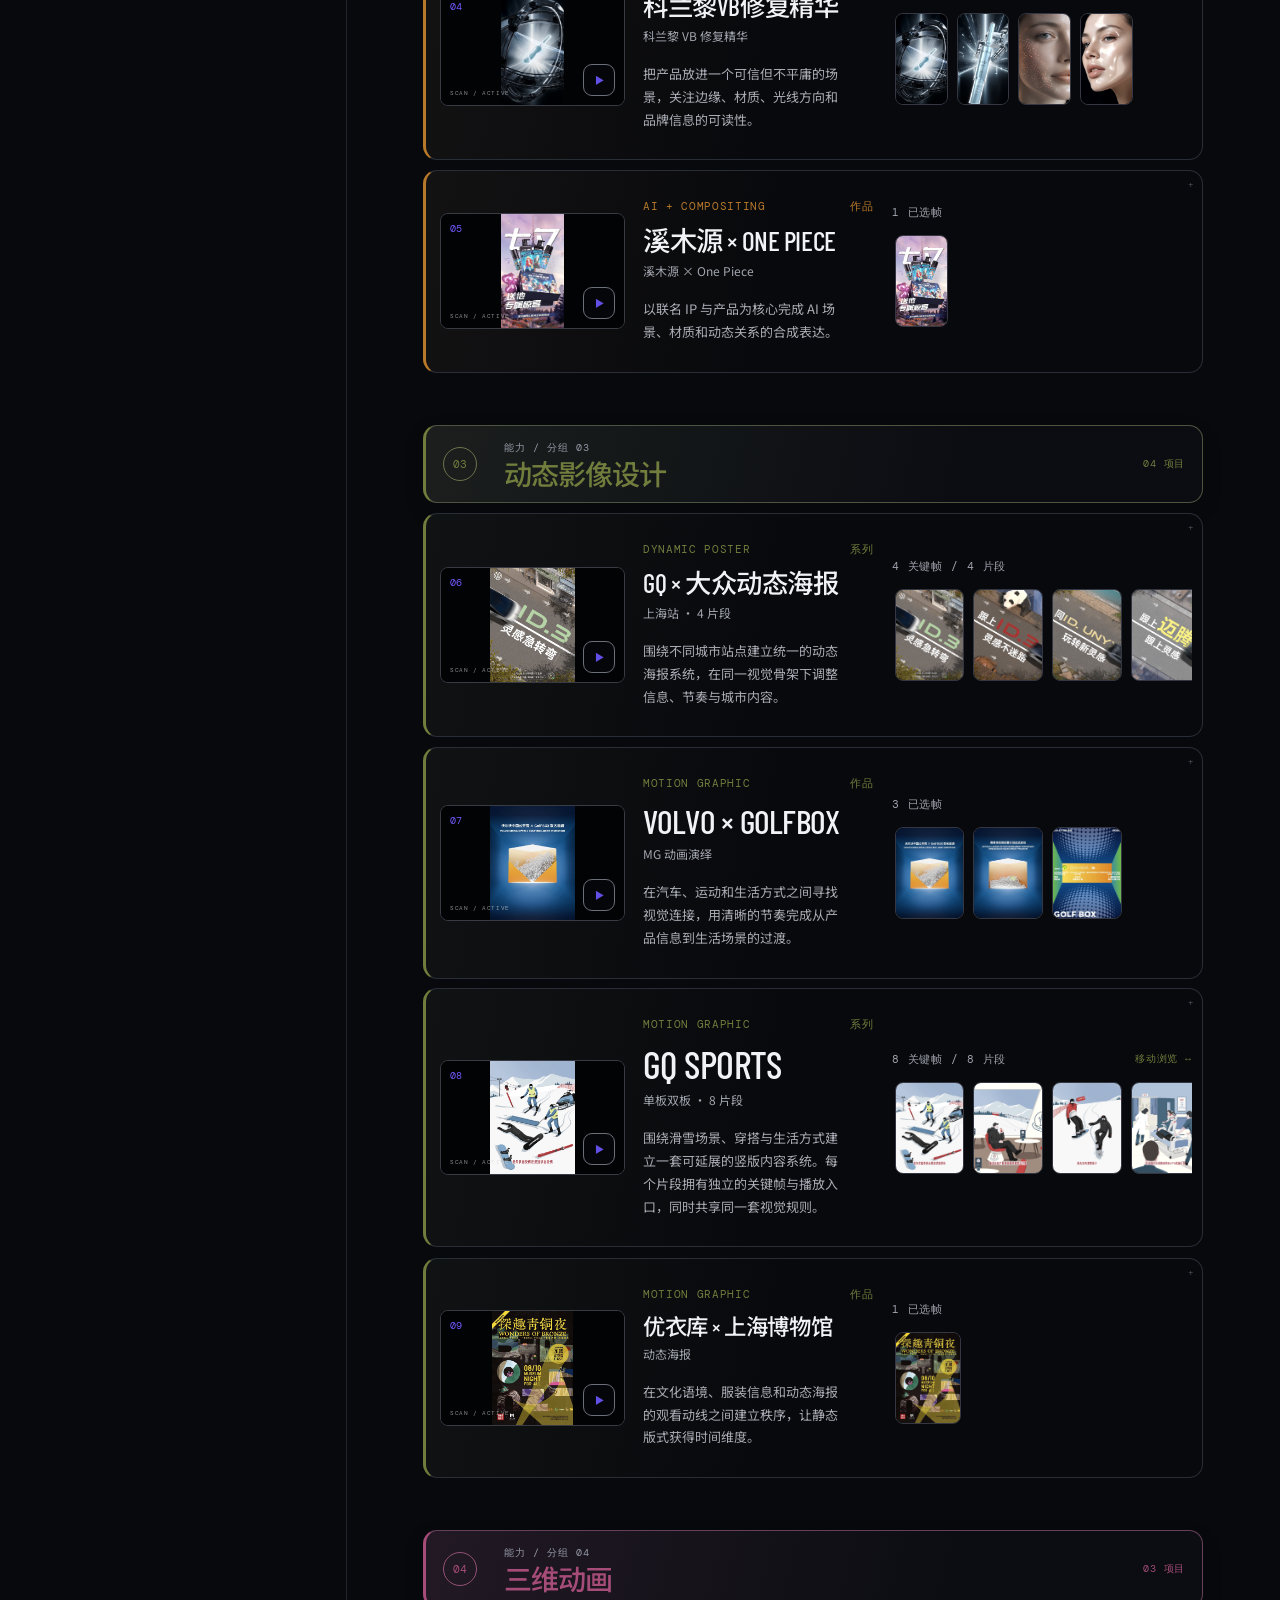
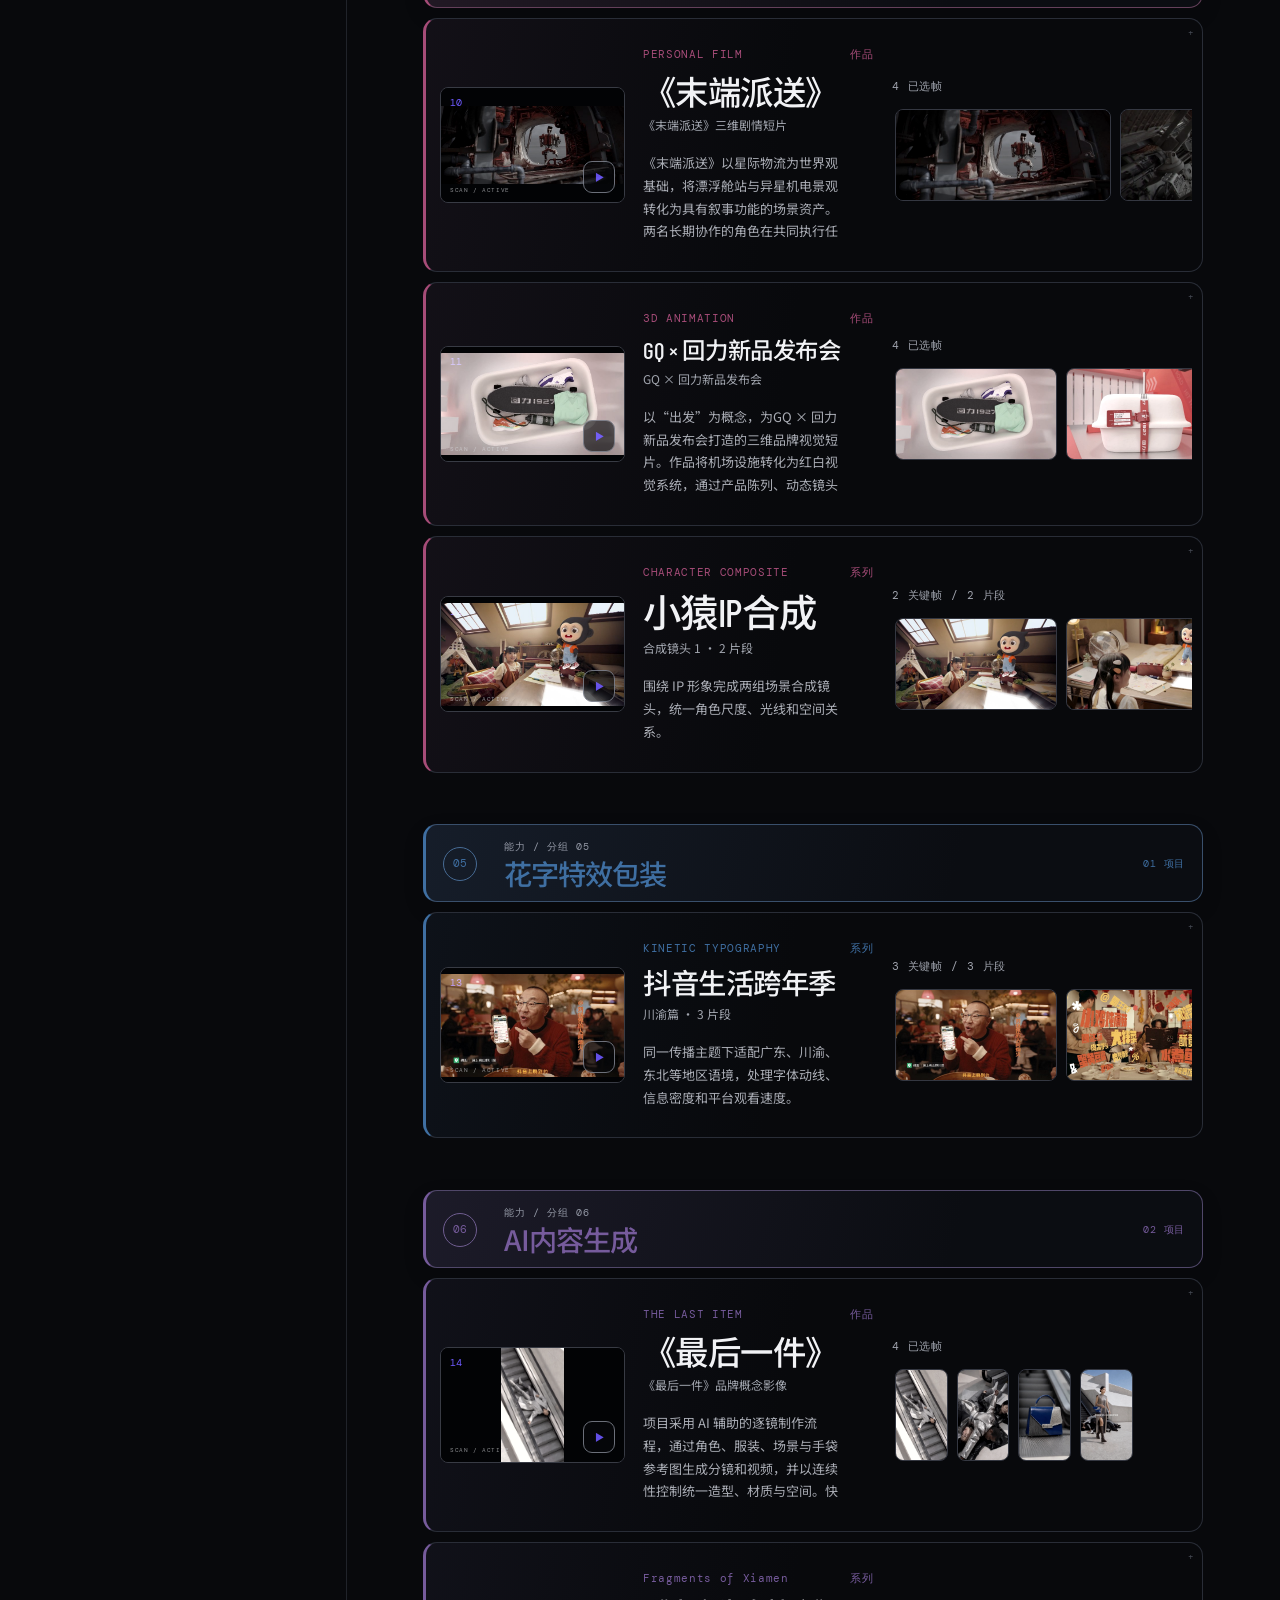
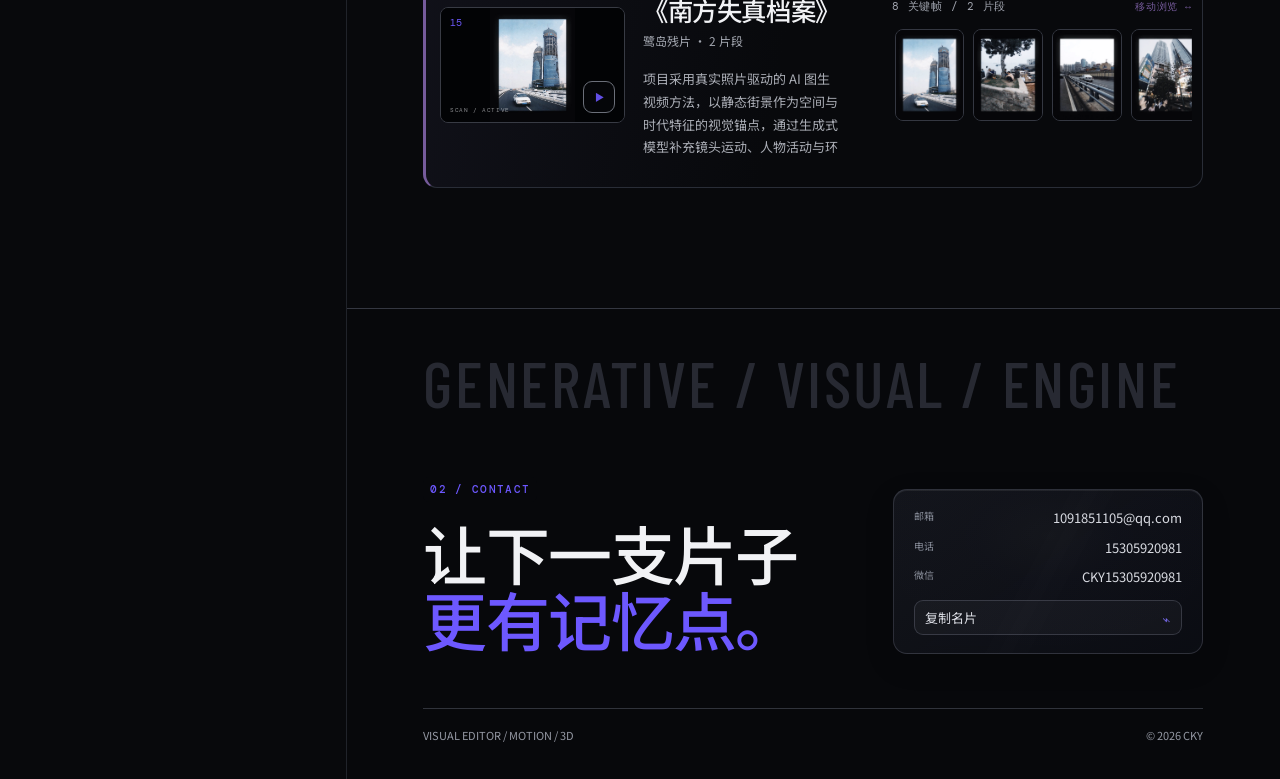
==== commit 40737e71: "HideVersion" ====
--- a/index.html
+++ b/index.html
@@ -5,7 +5,7 @@
   <meta name="viewport" content="width=device-width, initial-scale=1" />
   <meta name="description" content="陈坤勇 CKY — 视频编辑、视觉动效、三维与 AI 合成作品集" />
   <title>CKY — Visual Editor / Motion / 3D</title>
-  <link rel="stylesheet" href="styles.css?v=38" />
+  <link rel="stylesheet" href="styles.css?v=39" />
 </head>
 <body>
   <div class="grain" aria-hidden="true"></div>
@@ -22,9 +22,9 @@
       <p class="sidebar-copy">把品牌、人物与产品，剪辑成有观点的视觉叙事。</p>
     </div>
     <nav class="primary-nav" aria-label="主导航">
-      <a href="#profile">Profile <span>00</span></a>
-      <div class="nav-work-group"><a href="#work" data-work-nav>Selected work <span>01</span></a><div class="group-subnav" id="group-subnav" aria-label="作品分组快捷导航"></div></div>
-      <a href="#contact">Contact <span>02</span></a>
+      <a href="#profile">简介 <span>00</span></a>
+      <div class="nav-work-group"><a href="#work" data-work-nav>作品 <span>01</span></a><div class="group-subnav" id="group-subnav" aria-label="作品分组快捷导航"></div></div>
+      <a href="#contact">联系 <span>02</span></a>
     </nav>
     <div class="sidebar-bottom contact-card fluid-glass glass-quiet" aria-label="联系名片">
       <span class="contact-card-kicker">CONTACT / 名片</span>
@@ -108,7 +108,7 @@
       <div class="modal-meta"><span id="modal-role"></span><span id="modal-format"></span><span id="modal-year"></span></div>
     </div>
   </div>
-  <script src="cky-portfolio-config-live.js?v=79"></script>
+  <script src="cky-portfolio-config-live.js?v=93"></script>
   <script src="pixel-blast.js?v=6"></script>
   <script src="fluid-glass.js?v=2"></script>
   <script src="variable-proximity.js?v=4"></script>
@@ -131,7 +131,7 @@
     else window.setTimeout(loadPortrait3D, 1200);
   </script>
   <script src="resume-download.js?v=1"></script>
-  <script src="app.js?v=27"></script>
+  <script src="app.js?v=29"></script>
 </body>
 </html>
 
--- a/styles.css
+++ b/styles.css
@@ -939,6 +939,27 @@
   }
 }
 
+/* Keep the English work heading from squeezing the note into a single-word
+   column on intermediate desktop widths. */
+@media (min-width:721px) {
+  .work-section .section-head {
+    display:grid;
+    grid-template-columns:minmax(0,1fr) minmax(220px,260px);
+    align-items:end;
+  }
+  .work-section .section-head > div { min-width:0; }
+  .work-section .section-head h2 {
+    min-width:0;
+    white-space:normal;
+    text-wrap:balance;
+  }
+  .work-section .section-note {
+    width:100%;
+    max-width:260px;
+    justify-self:end;
+  }
+}
+
 /* MOBILE PORTRAIT CENTER */
 @media (max-width:720px) {
   .profile-portrait {
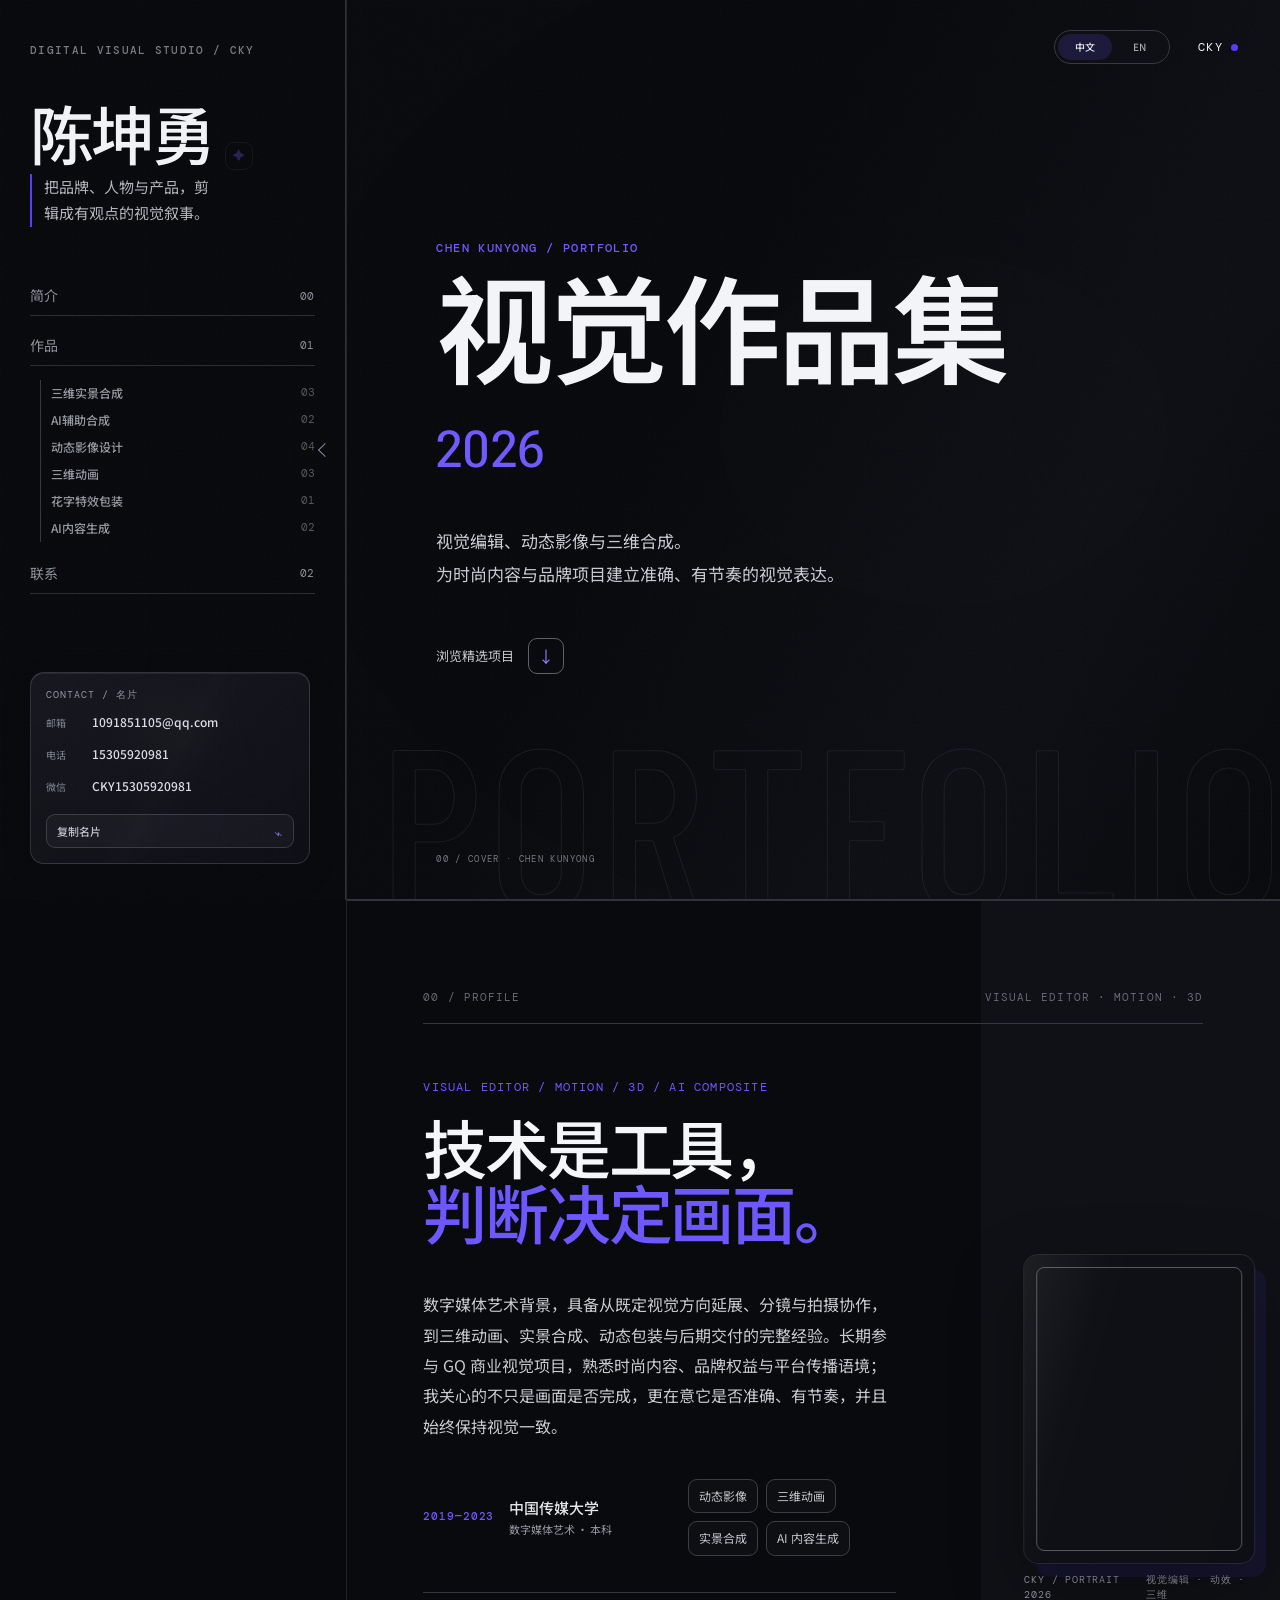
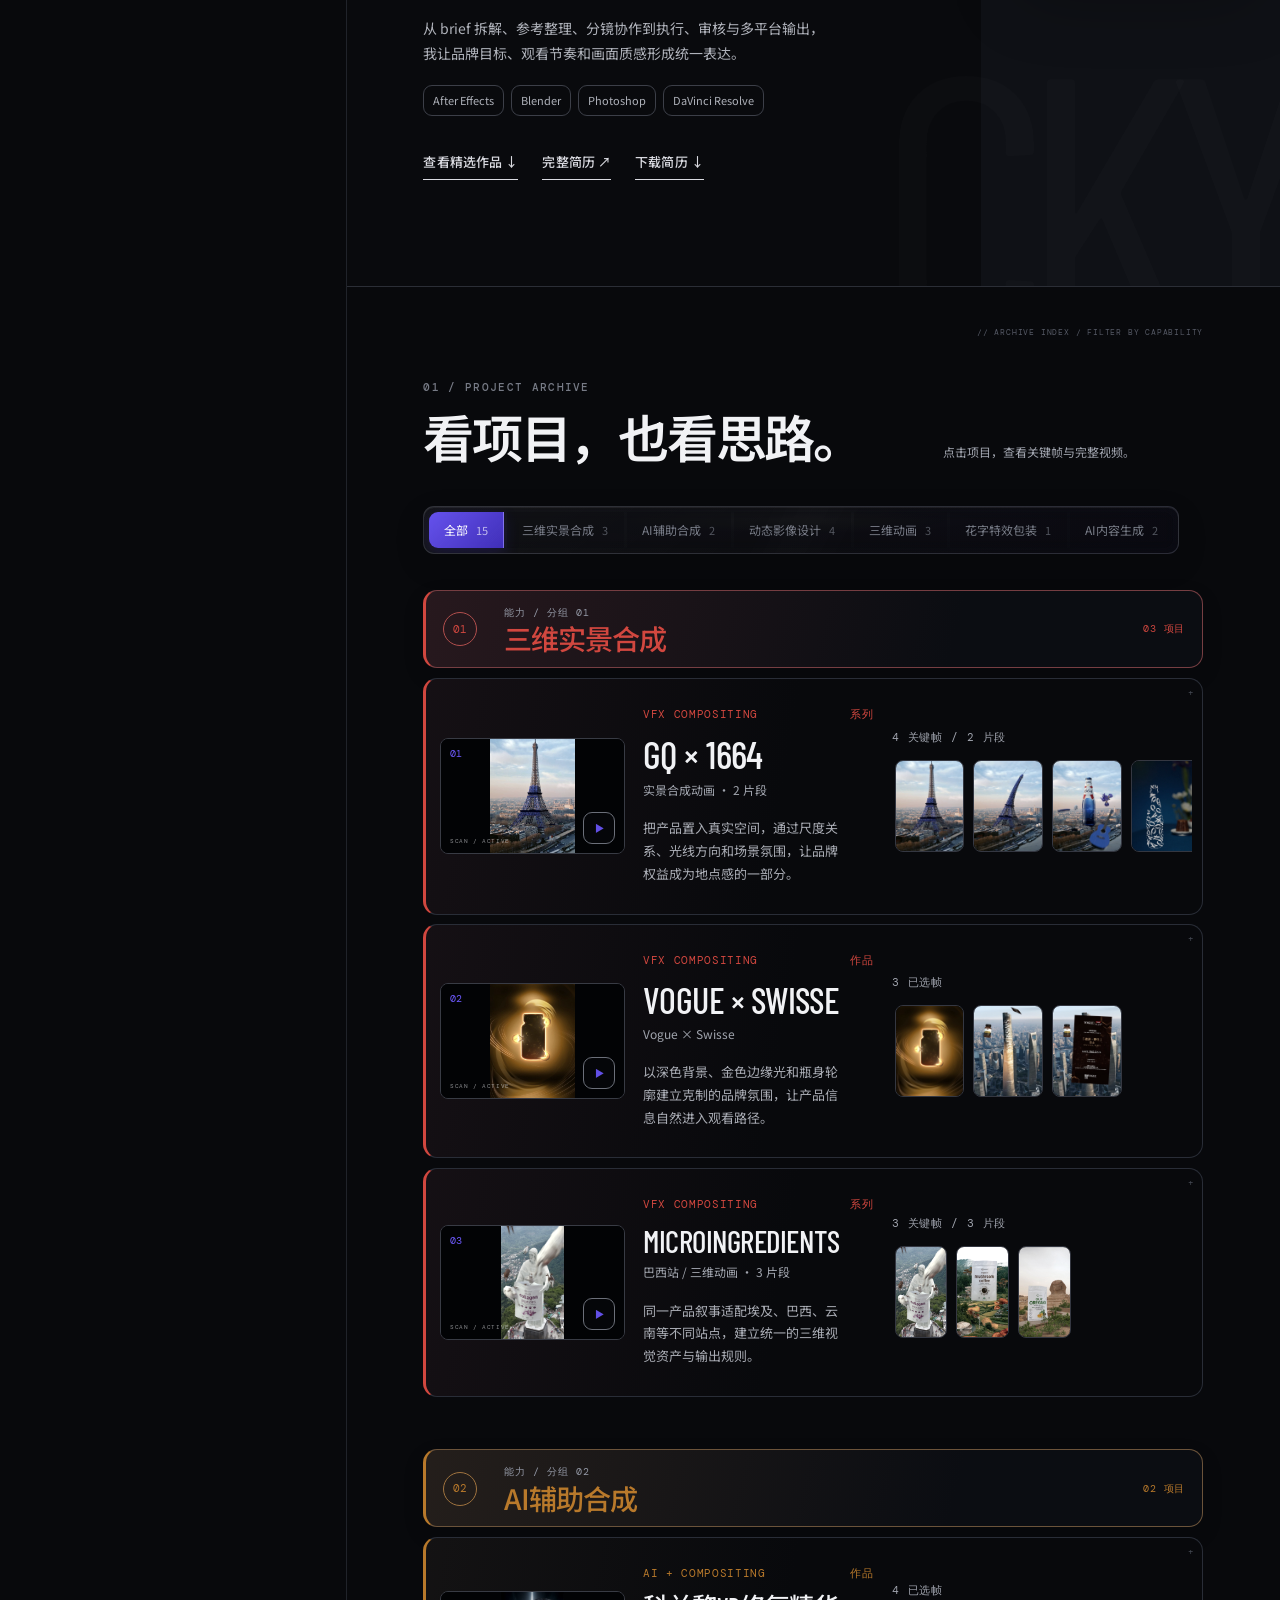
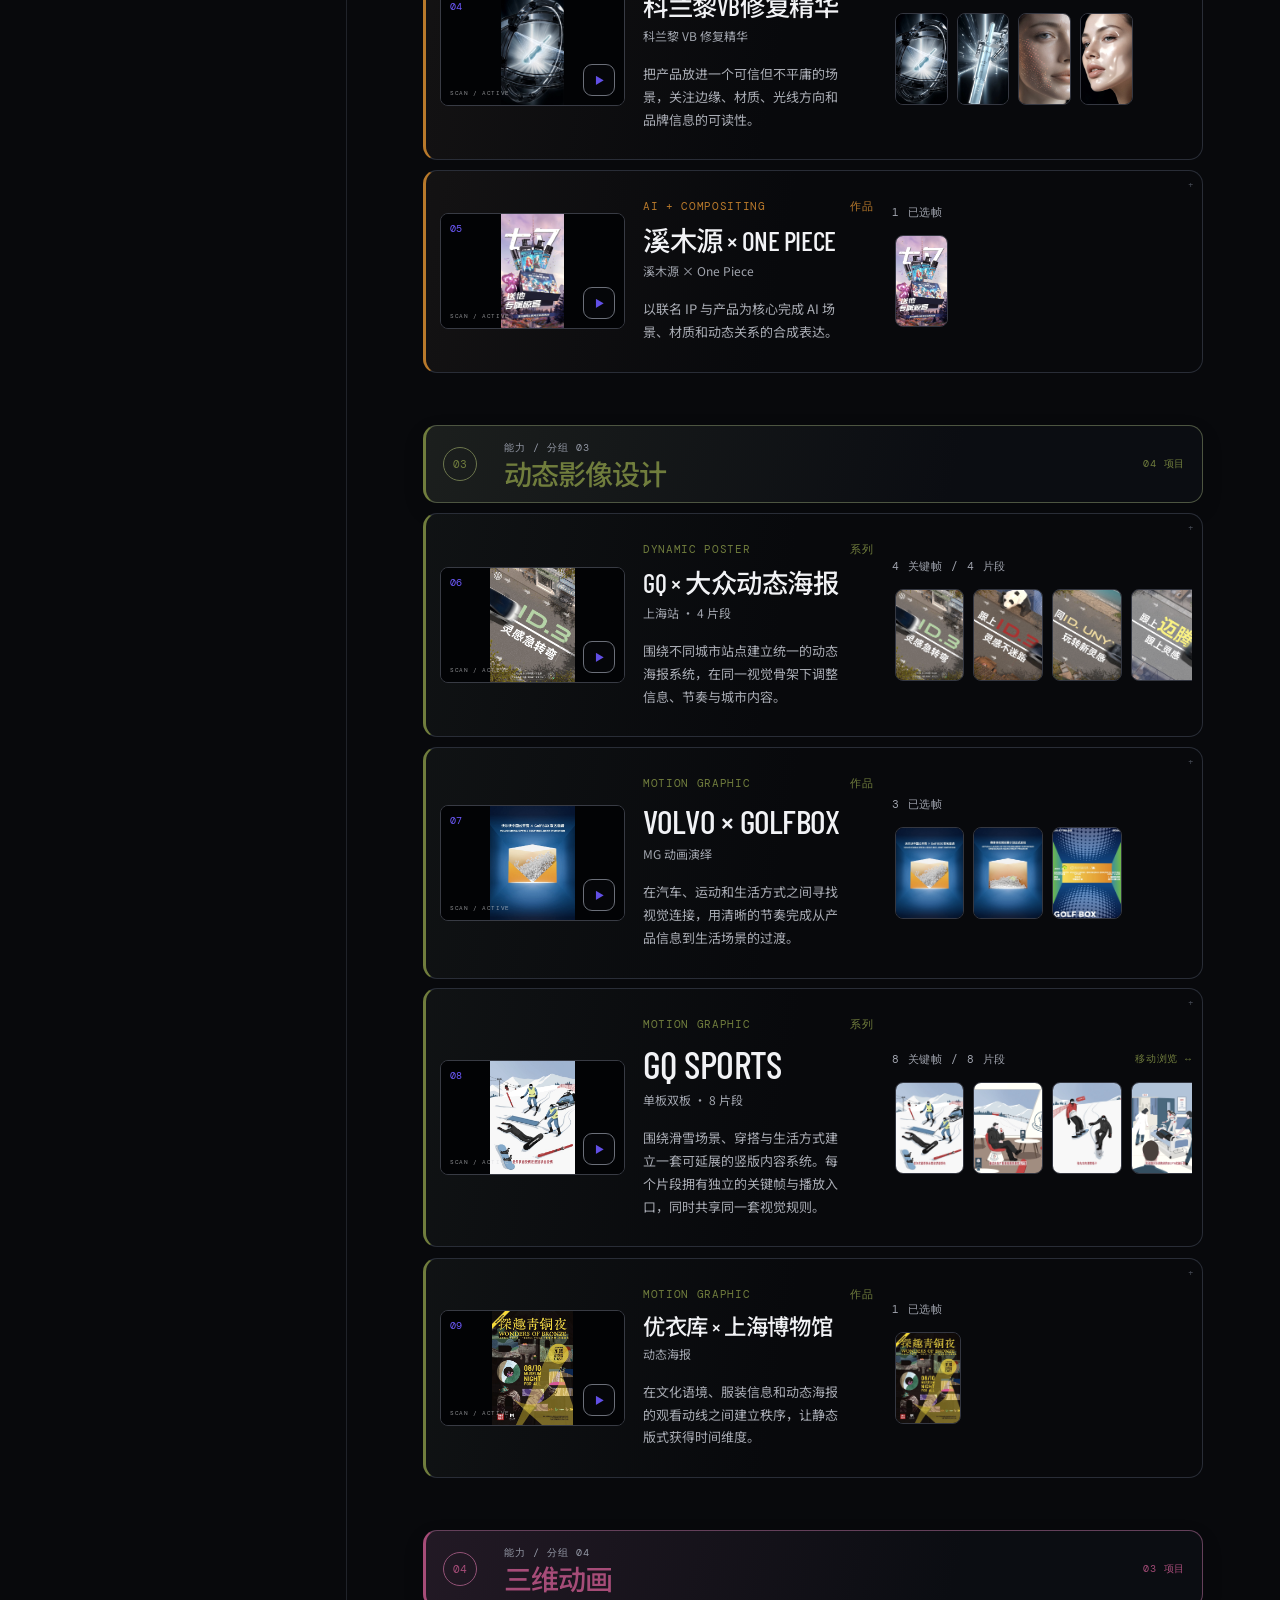
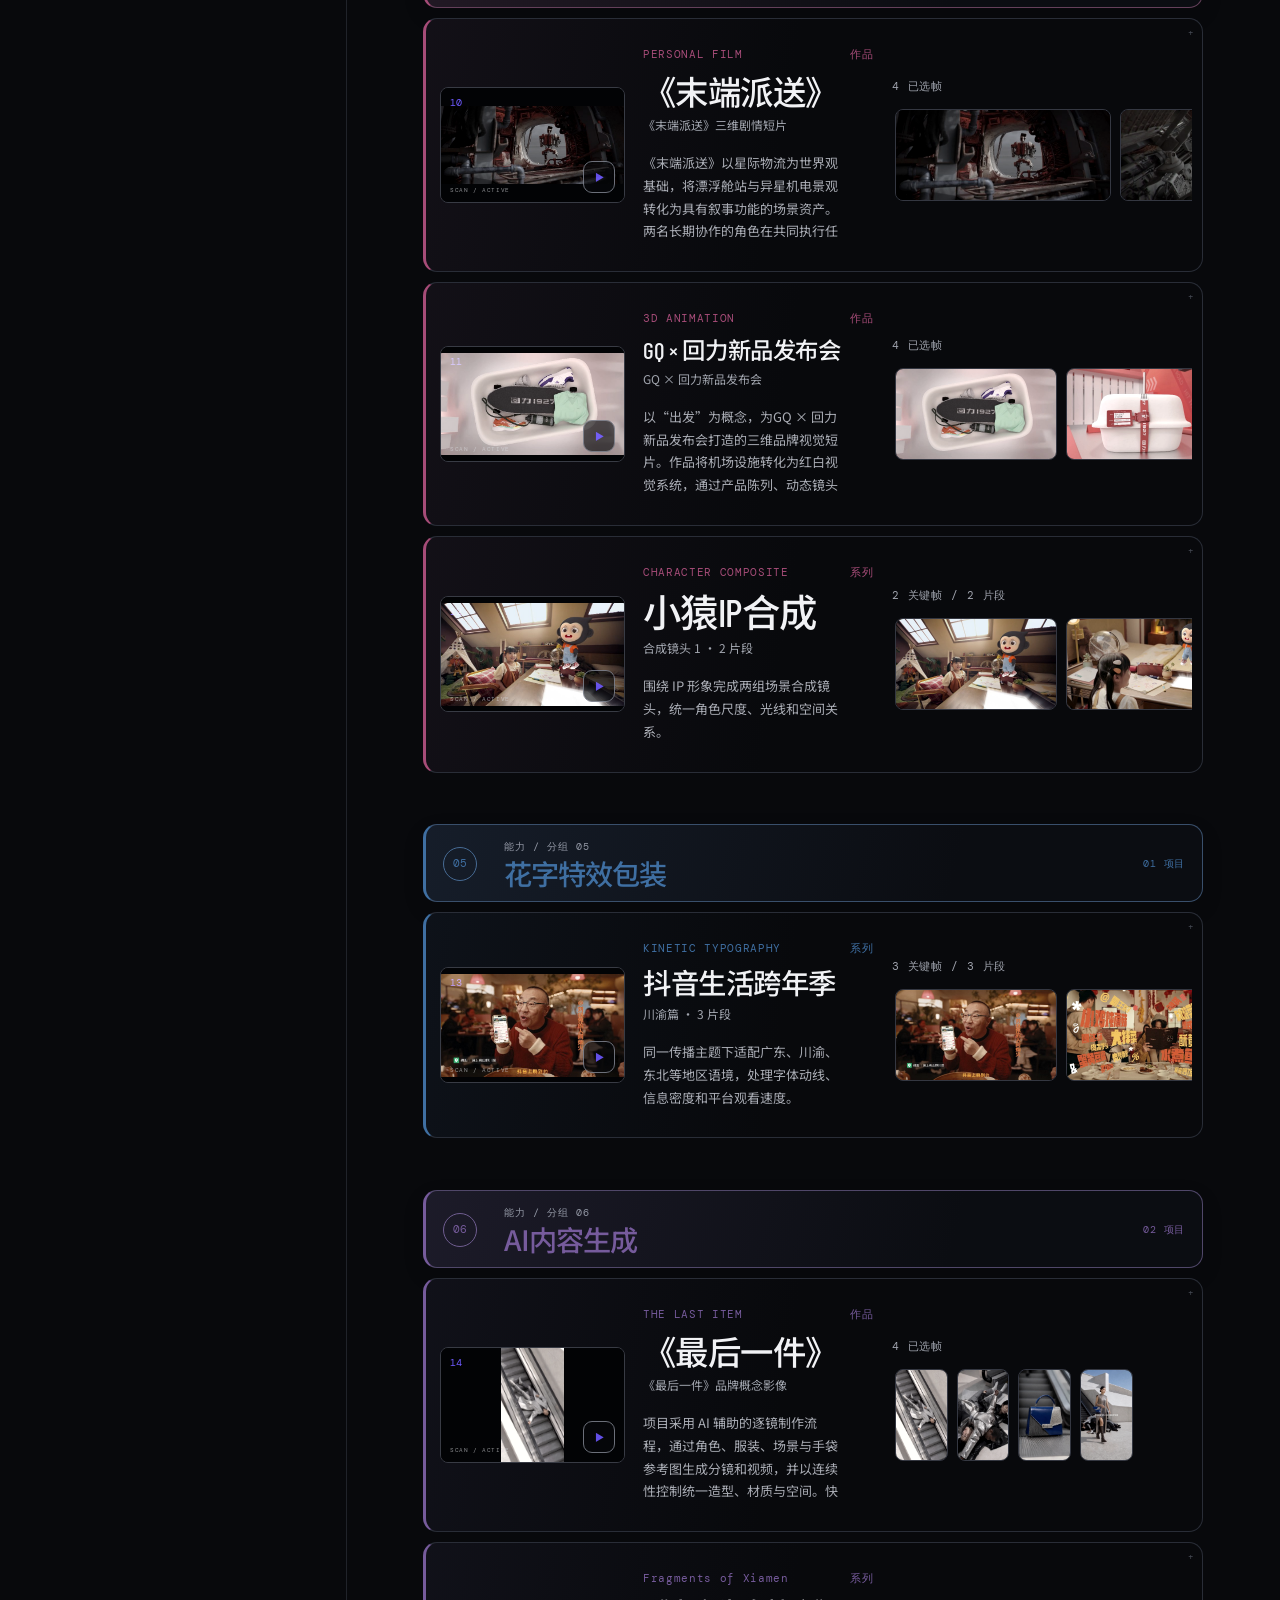
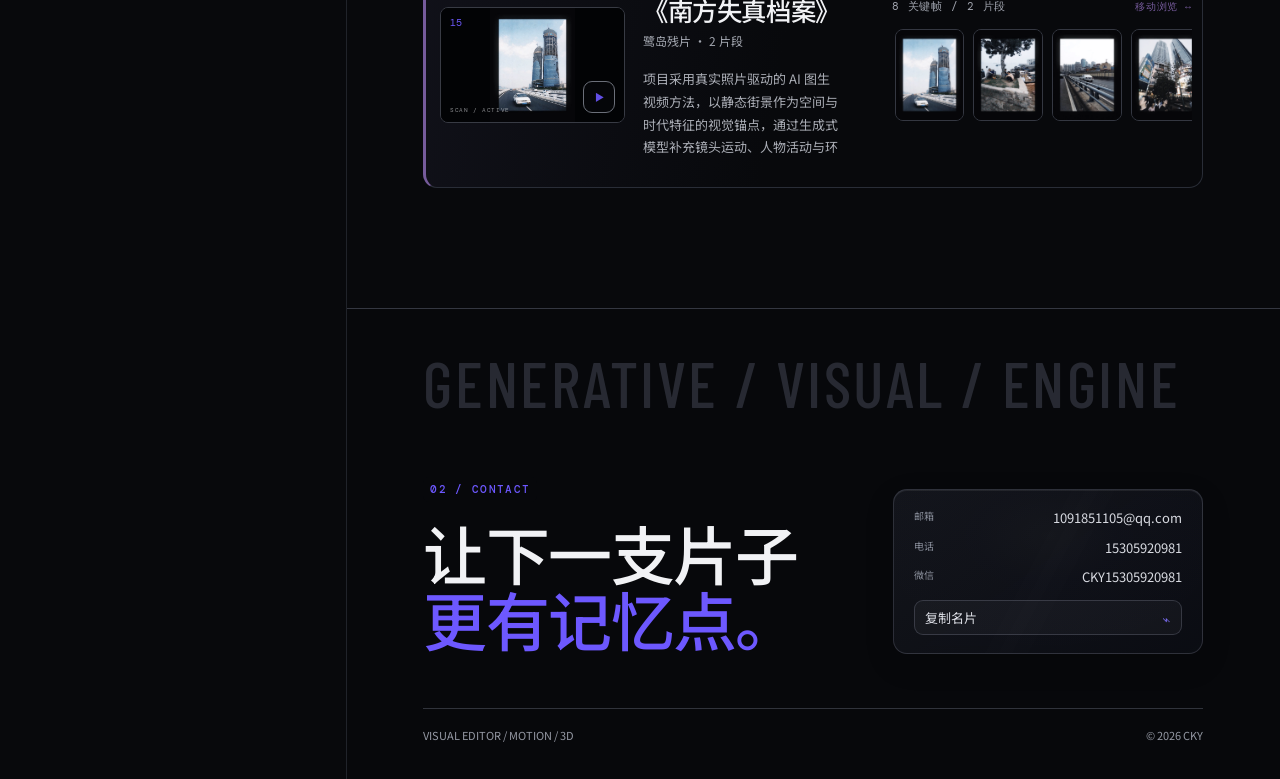
==== commit ee530eef: "hideversion2" ====
--- a/index.html
+++ b/index.html
@@ -108,7 +108,7 @@
       <div class="modal-meta"><span id="modal-role"></span><span id="modal-format"></span><span id="modal-year"></span></div>
     </div>
   </div>
-  <script src="cky-portfolio-config-live.js?v=93"></script>
+  <script src="cky-portfolio-config-live.js?v=94"></script>
   <script src="pixel-blast.js?v=6"></script>
   <script src="fluid-glass.js?v=2"></script>
   <script src="variable-proximity.js?v=4"></script>
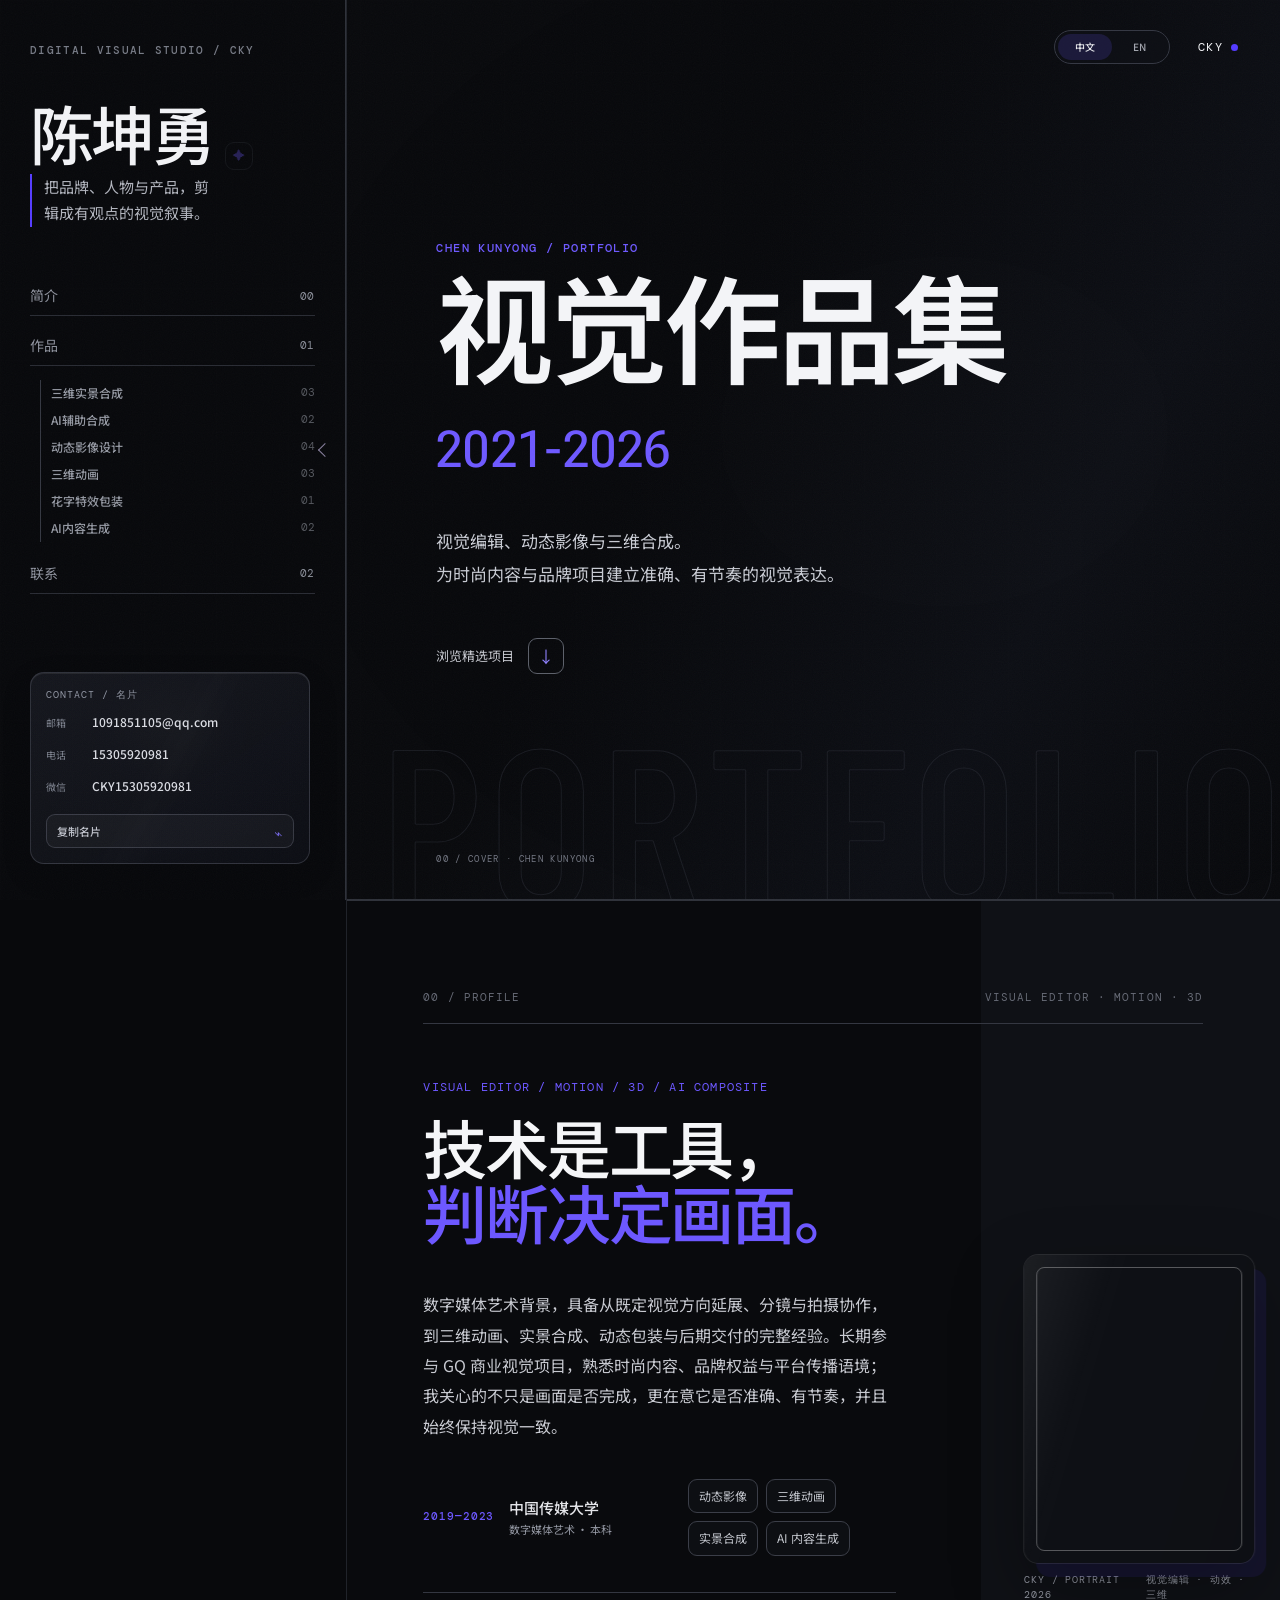
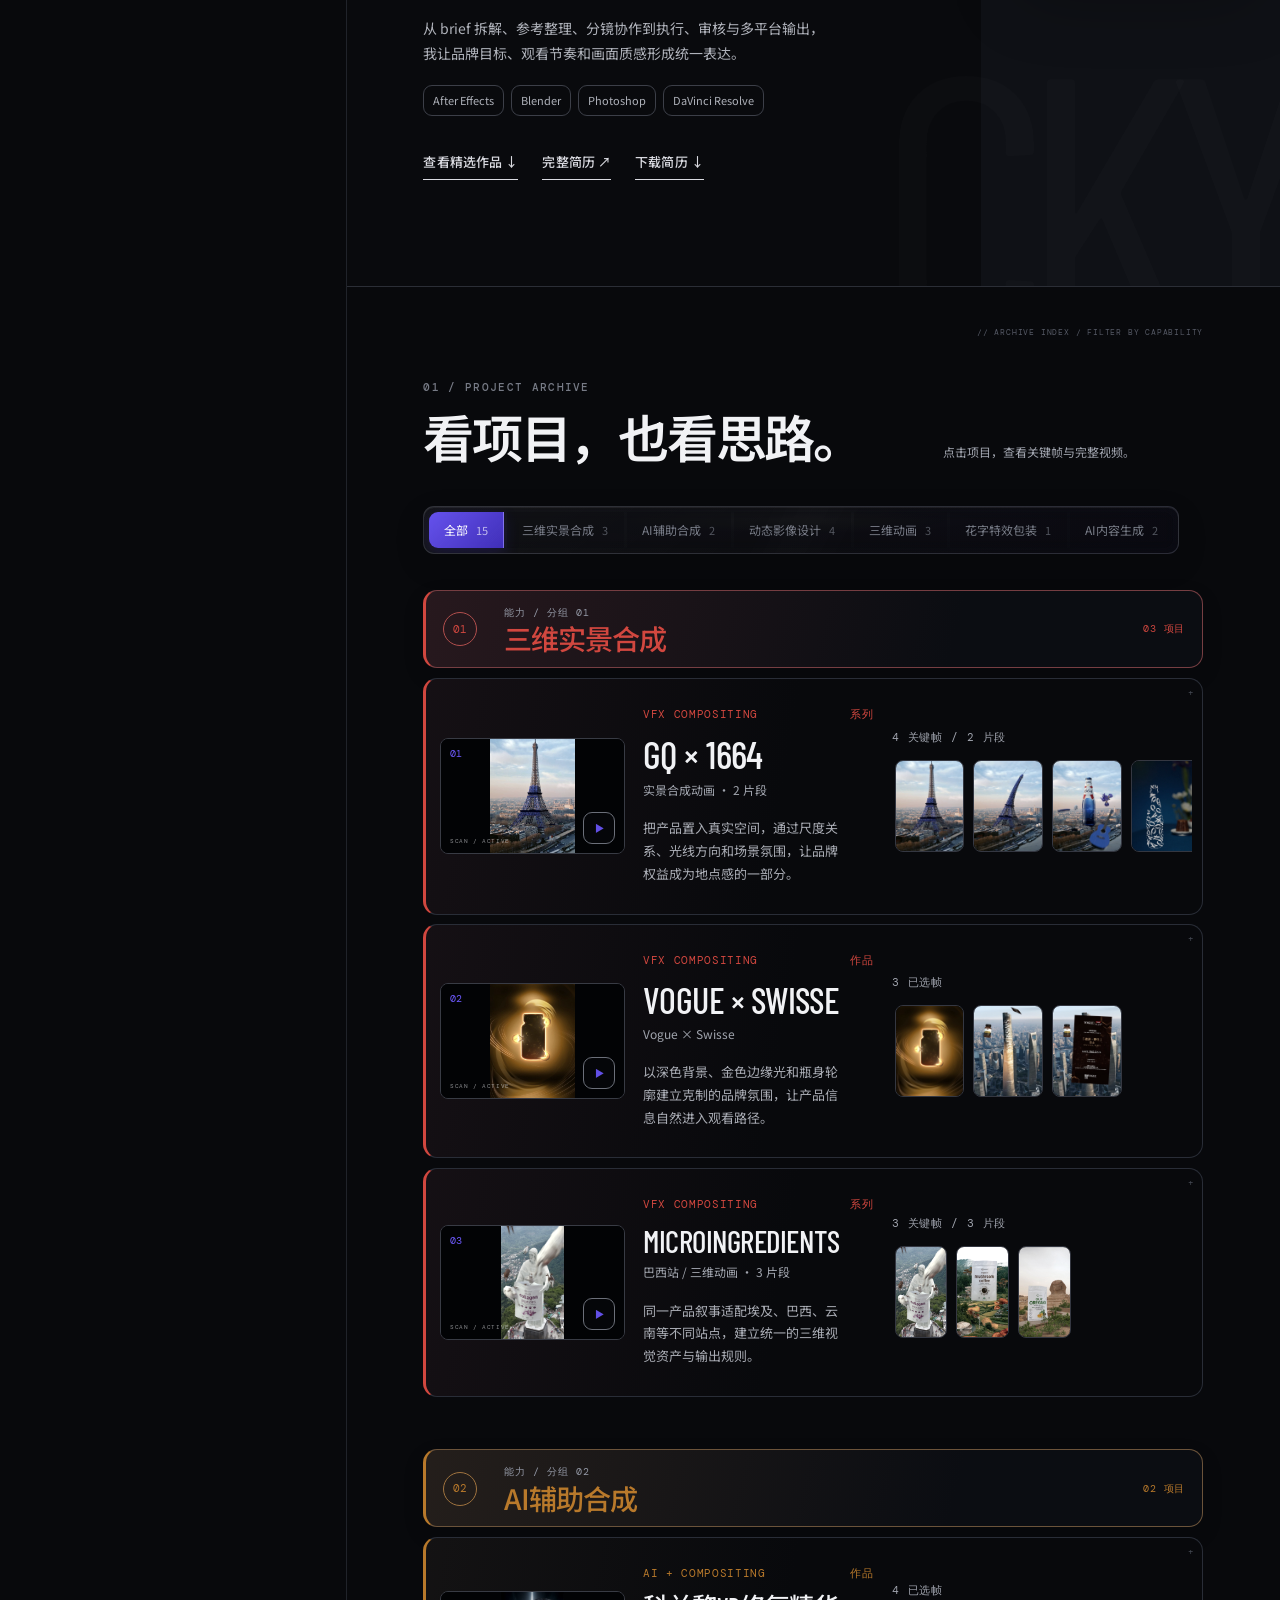
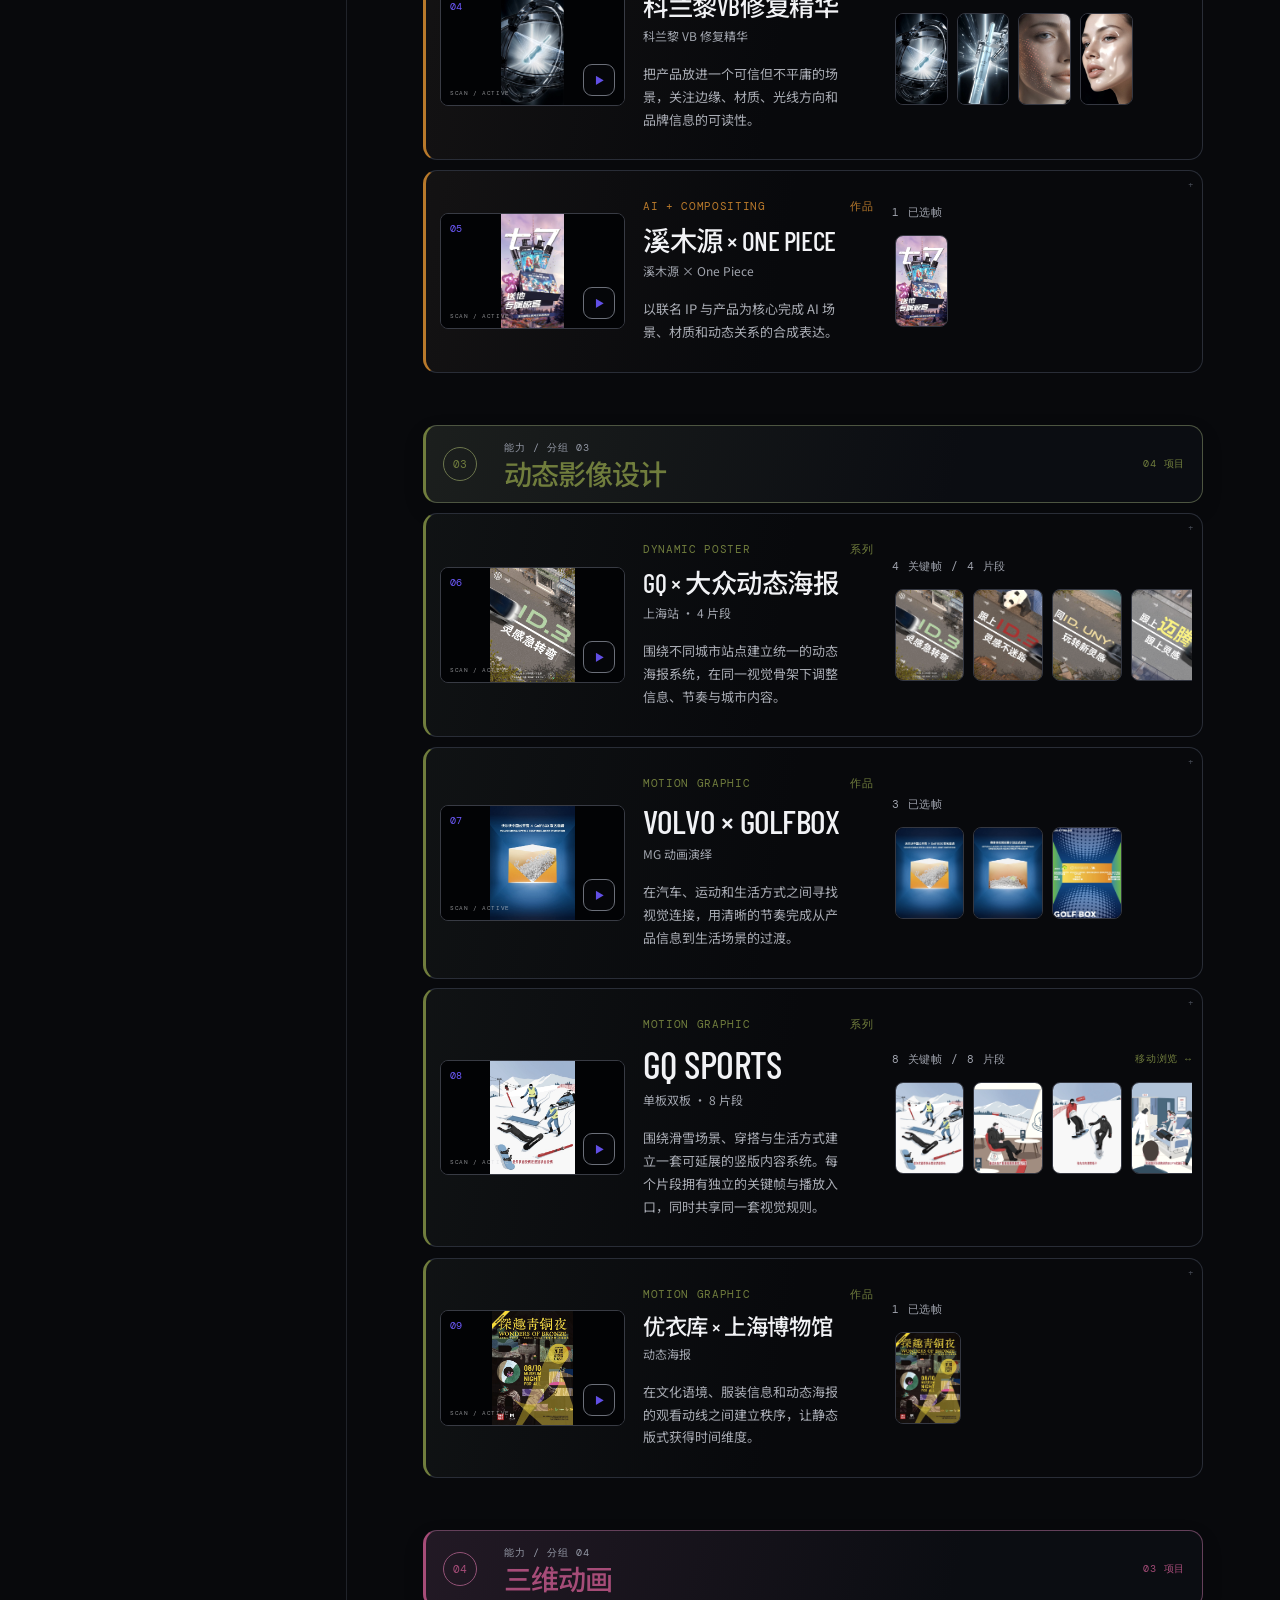
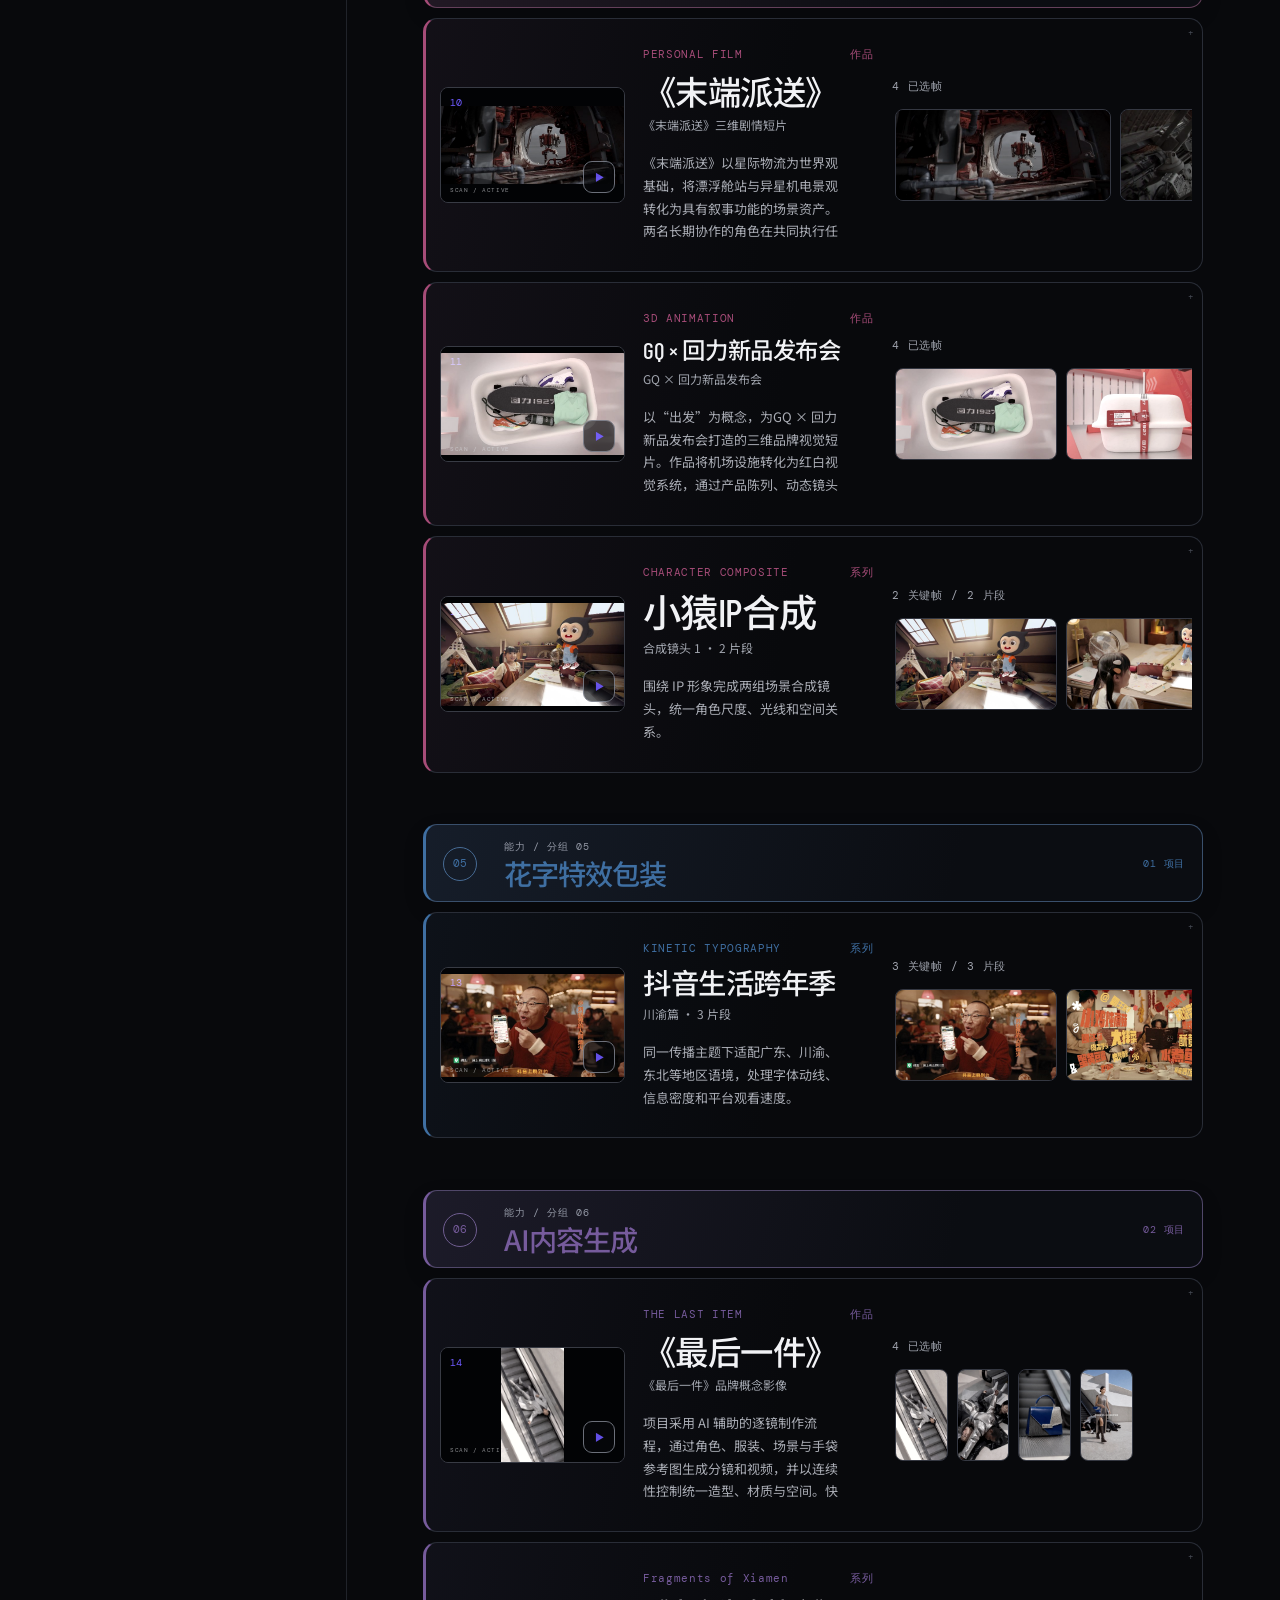
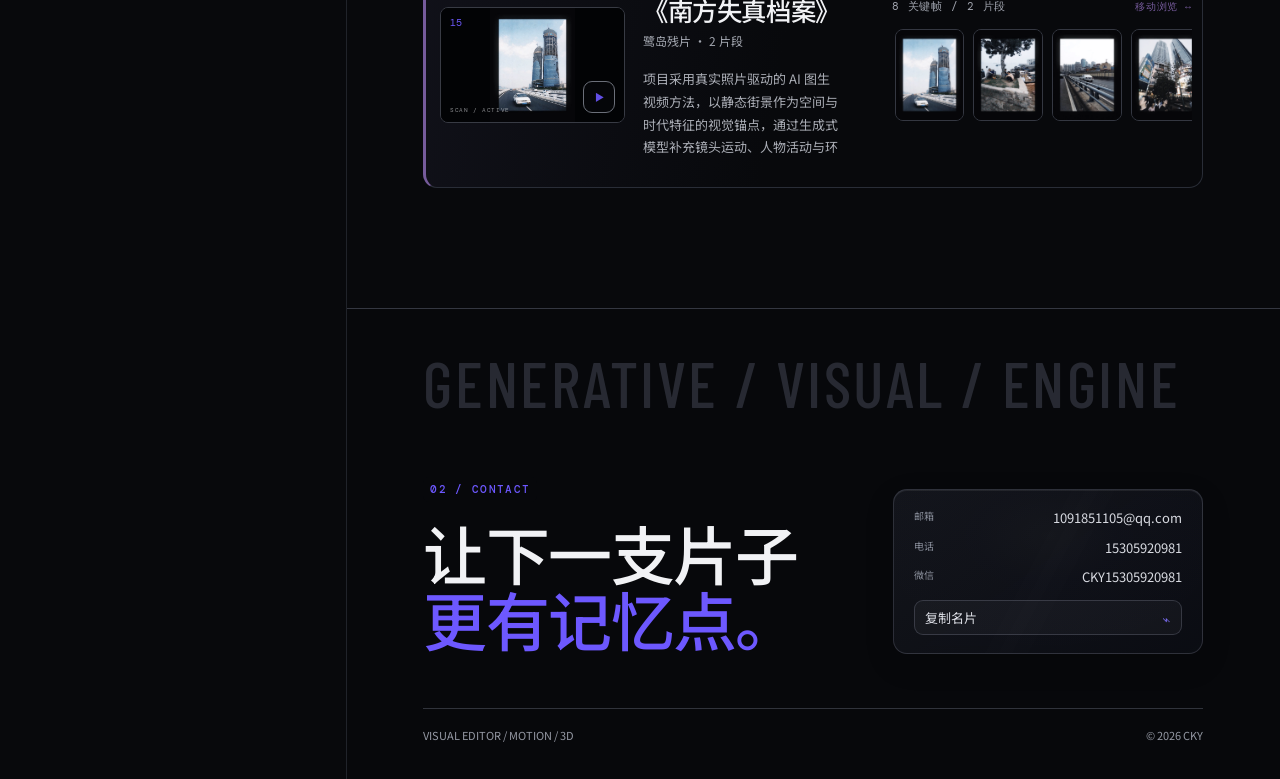
==== commit 6faed92d: "hideversion3" ====
--- a/index.html
+++ b/index.html
@@ -108,7 +108,7 @@
       <div class="modal-meta"><span id="modal-role"></span><span id="modal-format"></span><span id="modal-year"></span></div>
     </div>
   </div>
-  <script src="cky-portfolio-config-live.js?v=94"></script>
+  <script src="cky-portfolio-config-live.js?v=96"></script>
   <script src="pixel-blast.js?v=6"></script>
   <script src="fluid-glass.js?v=2"></script>
   <script src="variable-proximity.js?v=4"></script>
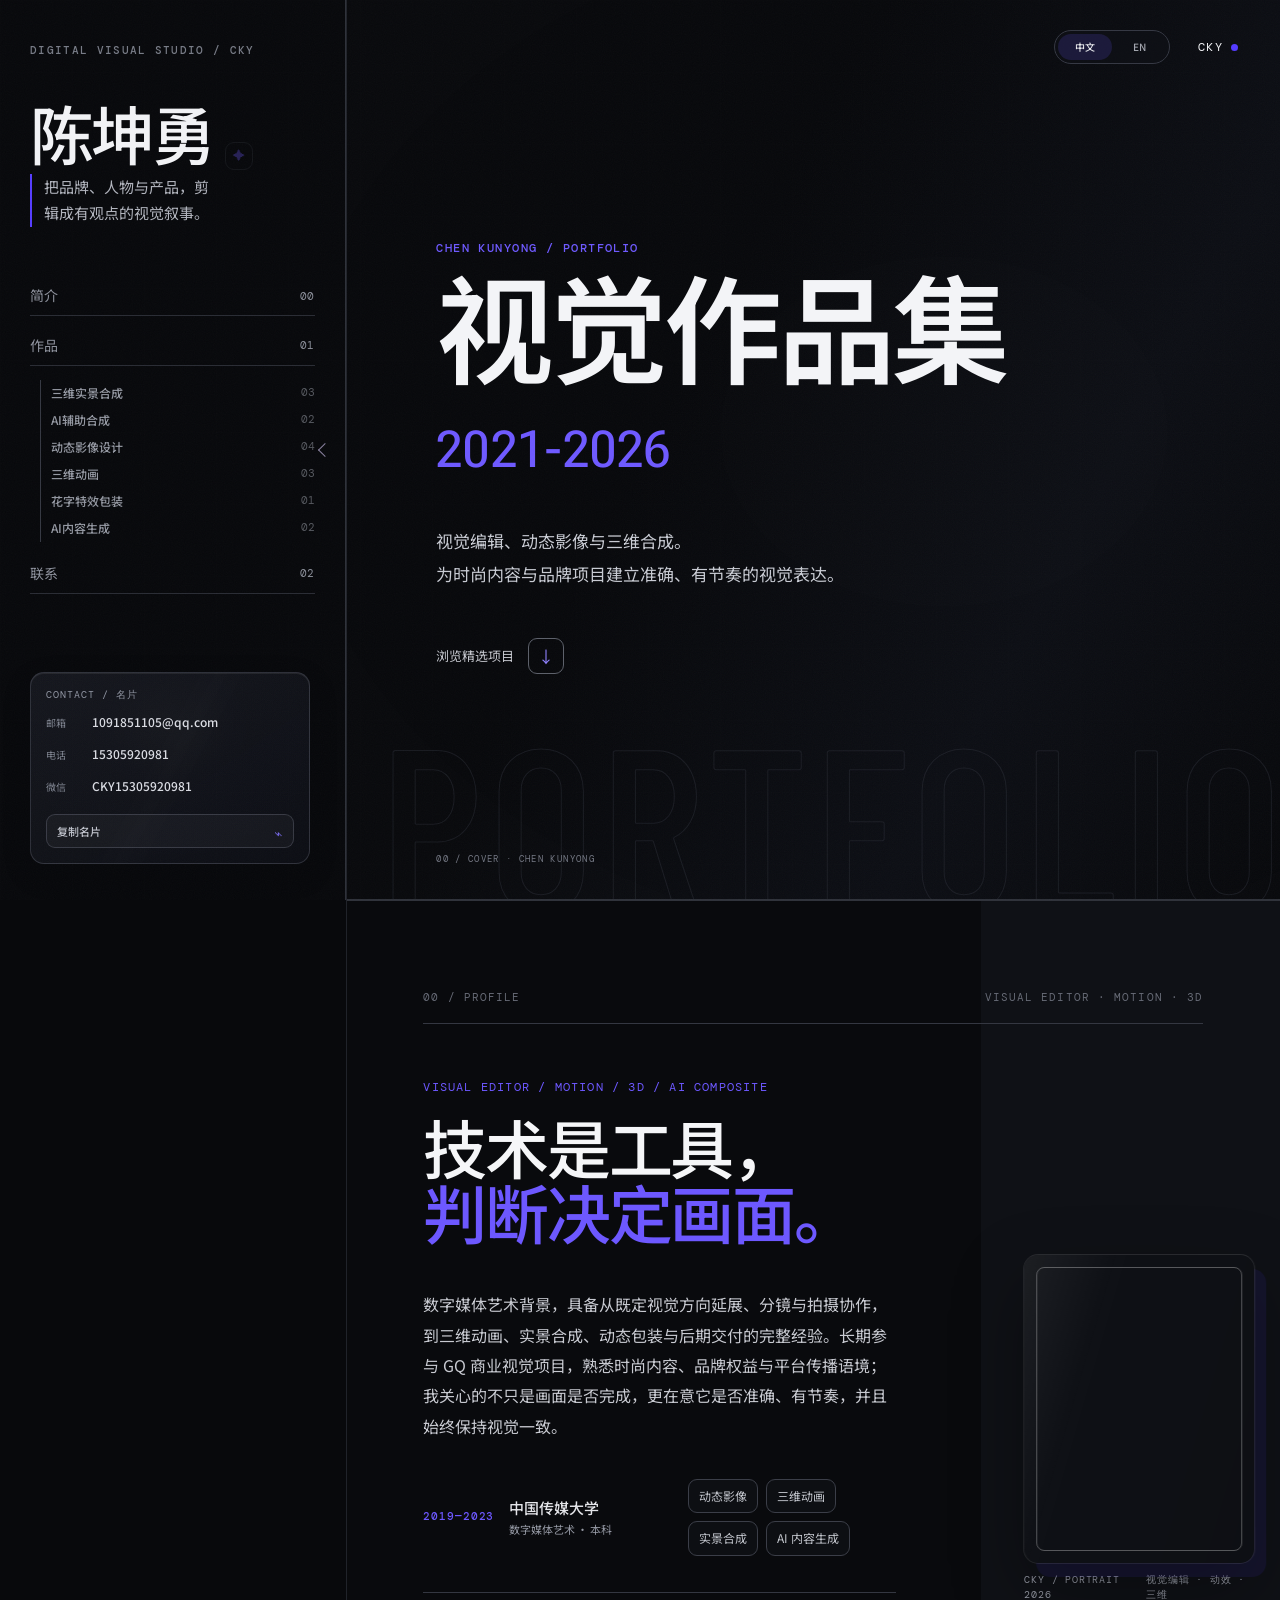
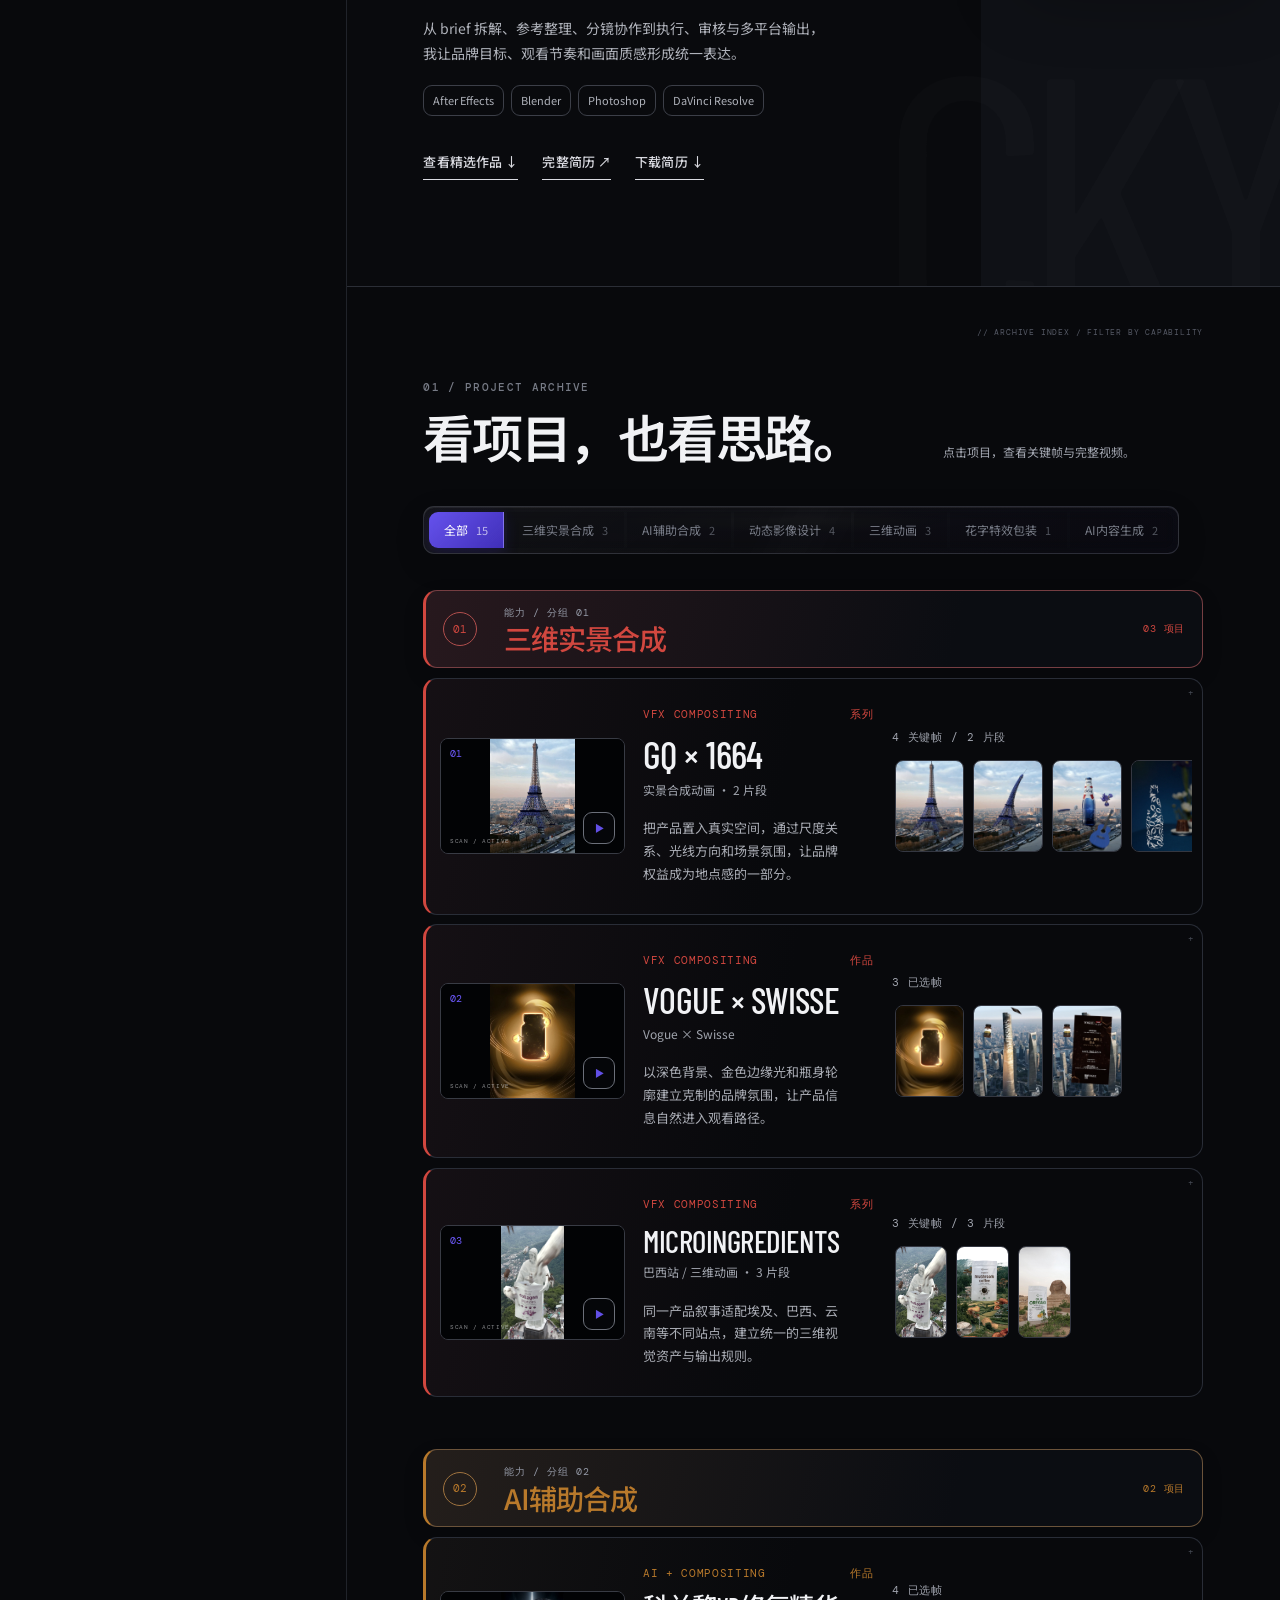
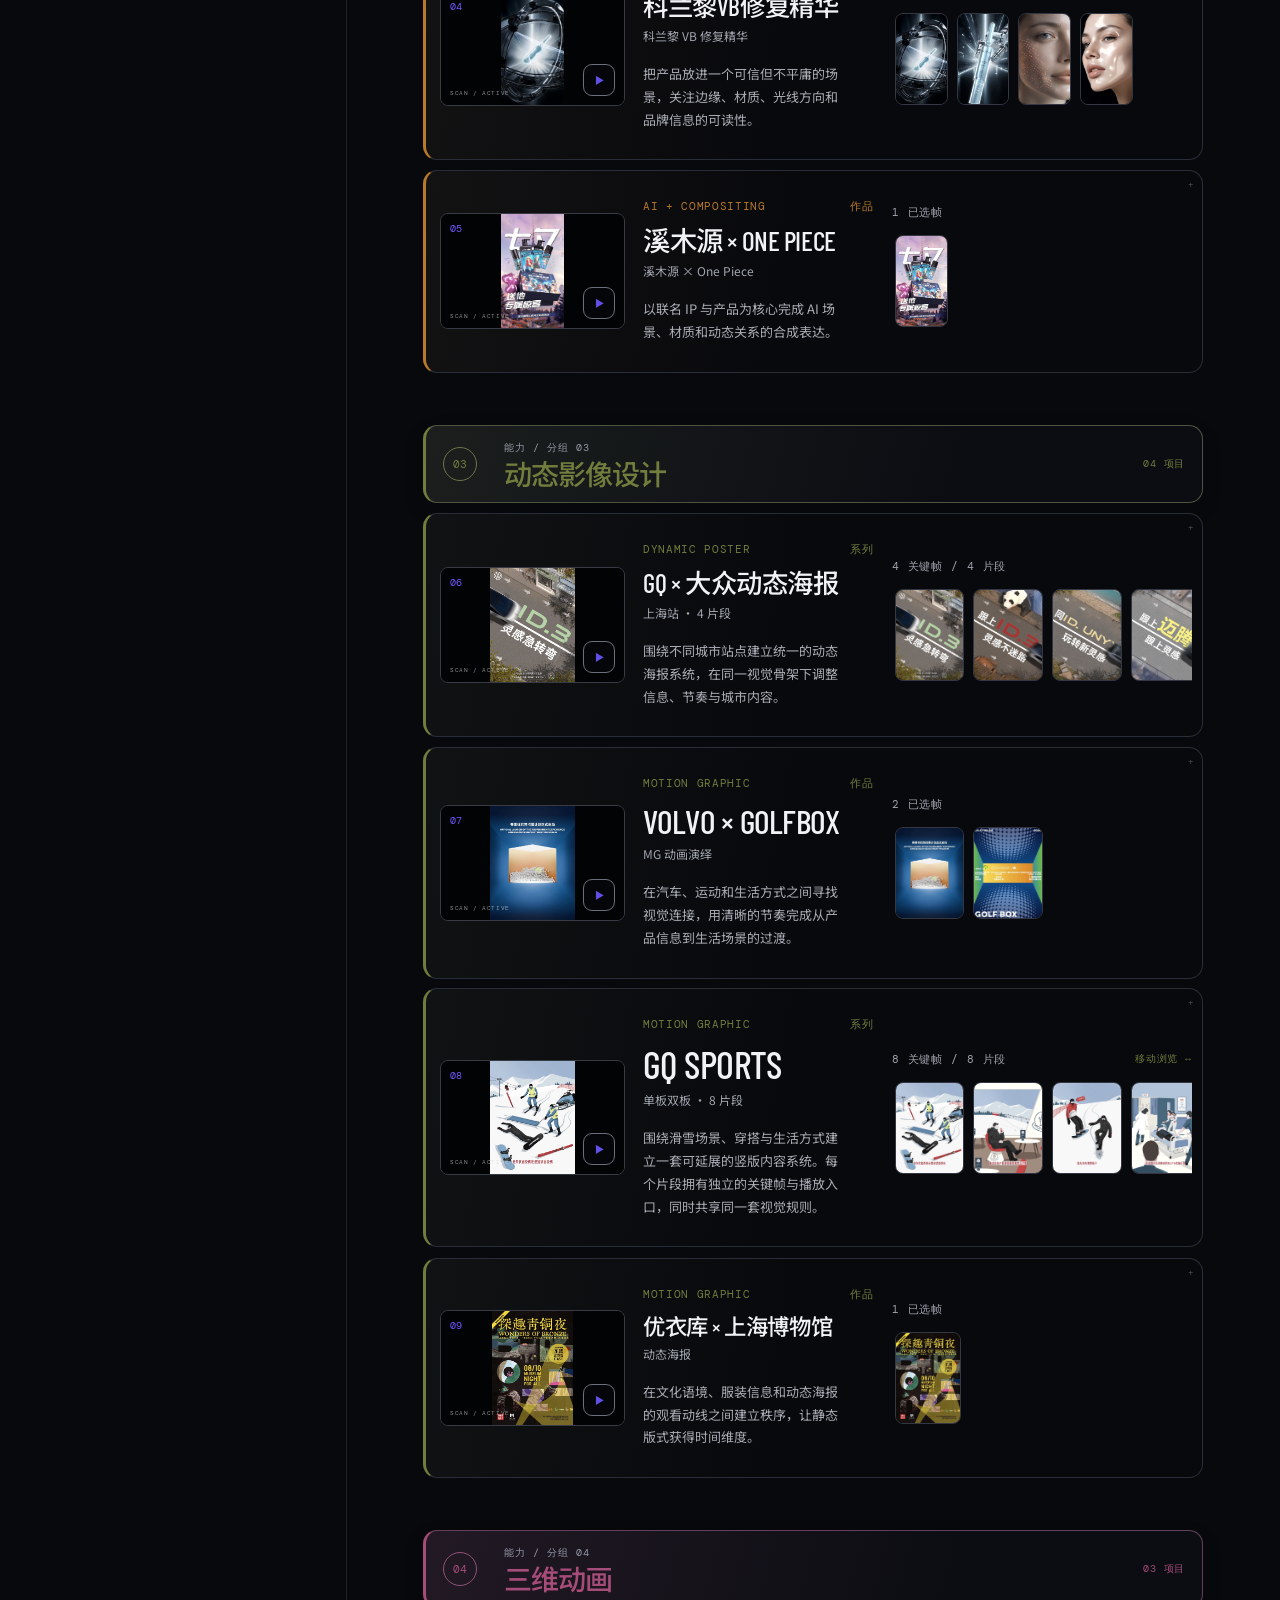
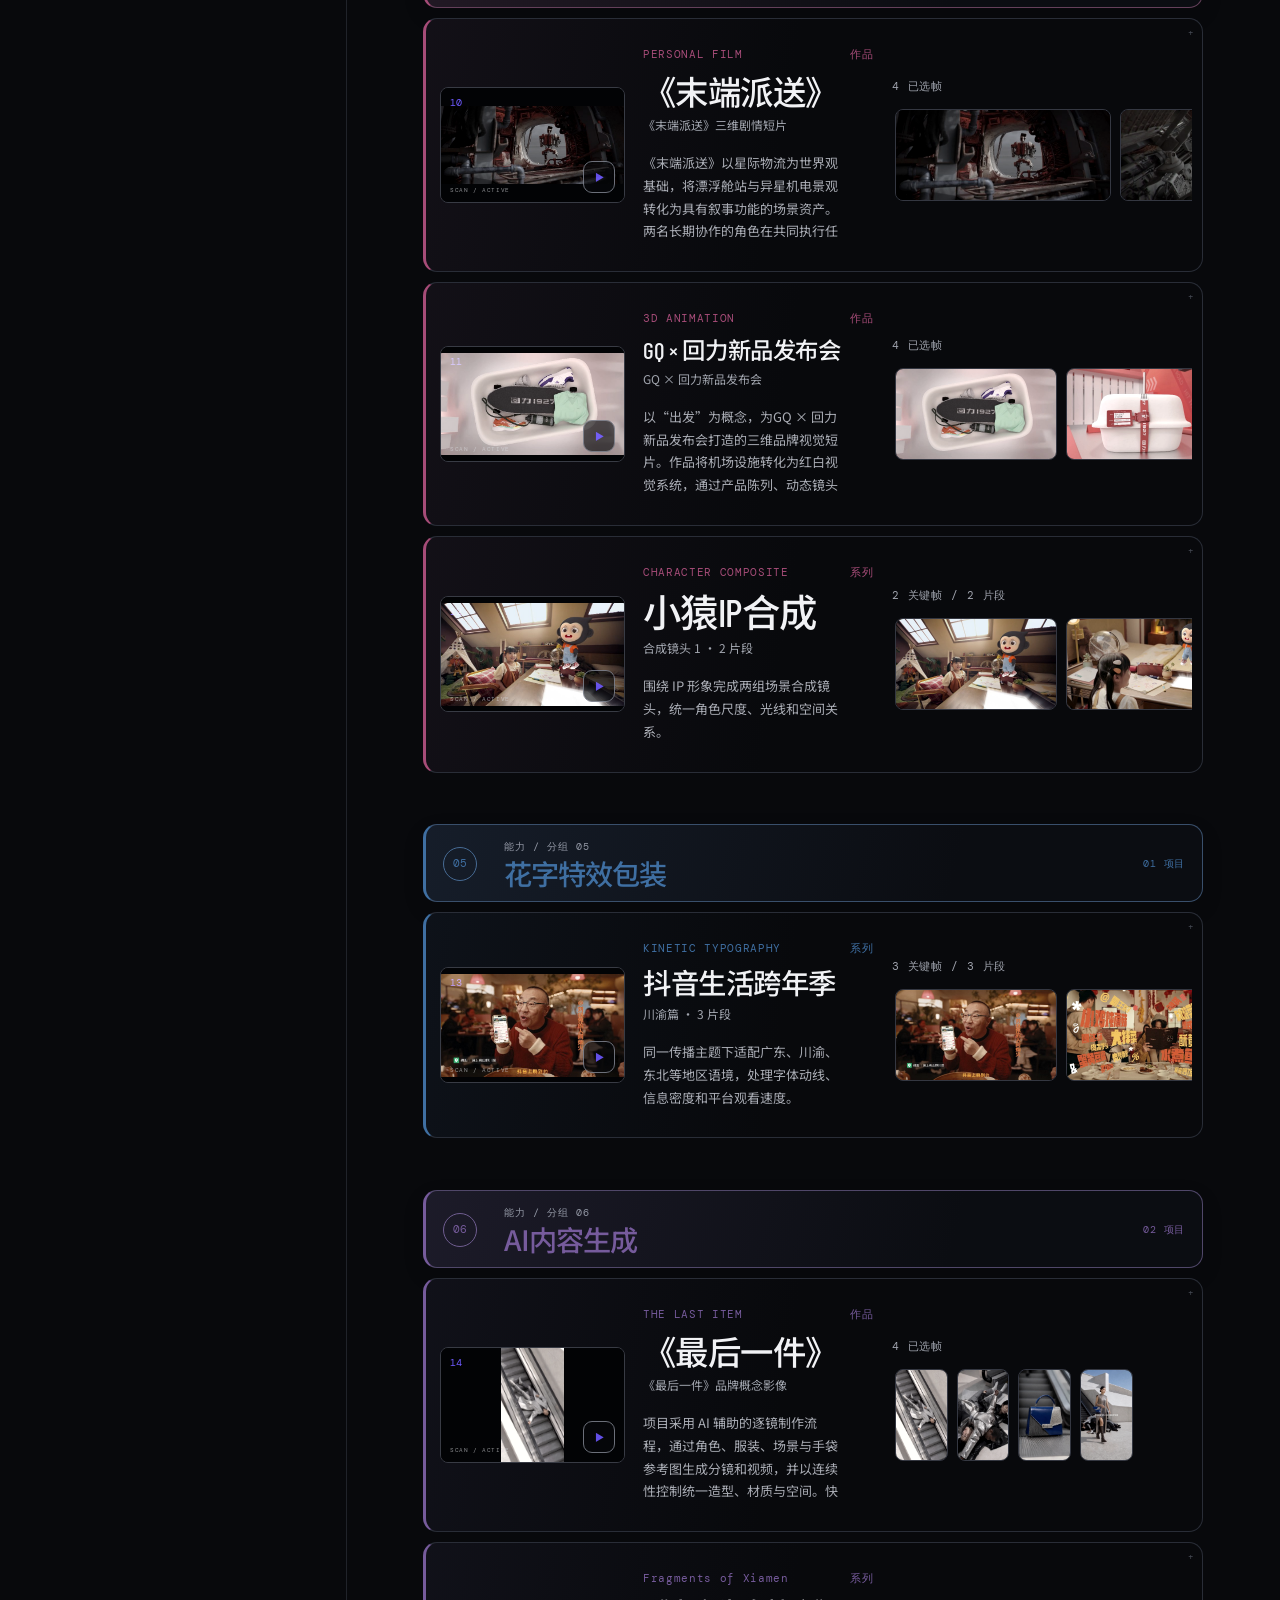
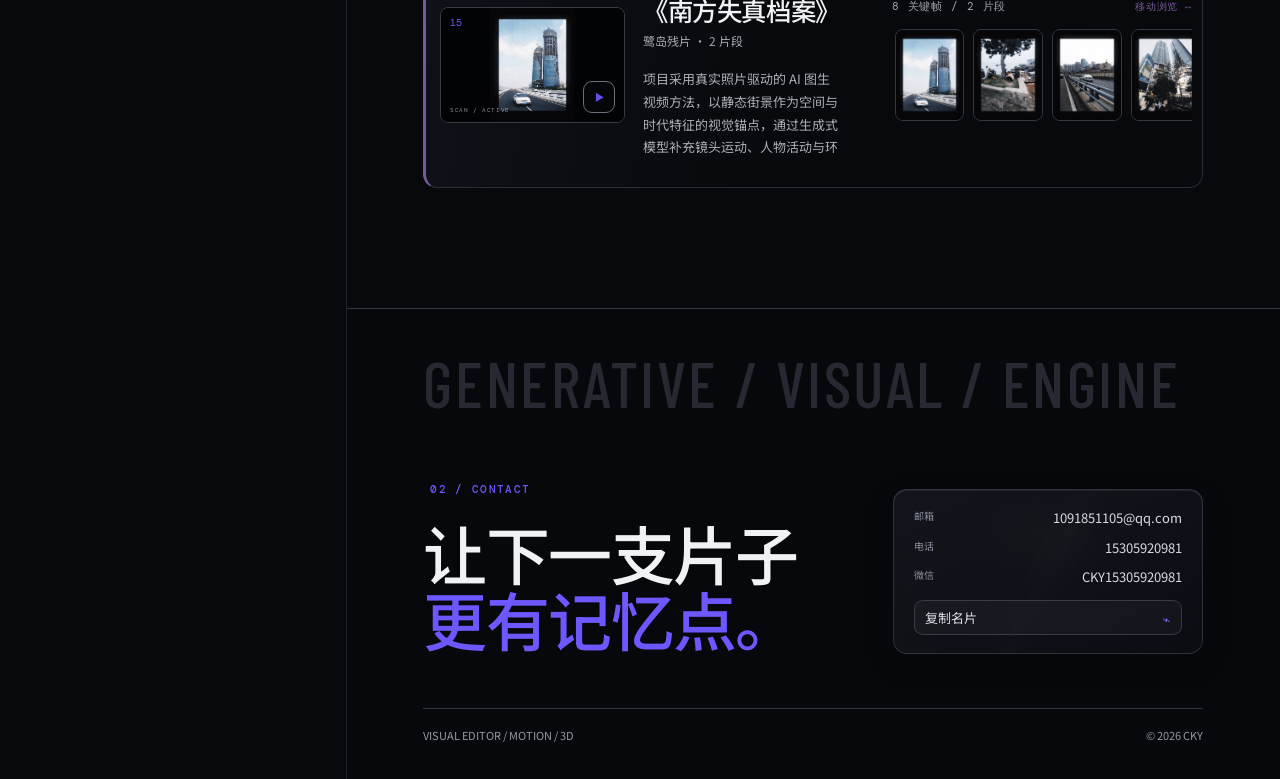
==== commit 90dc4dda: "udpatecover" ====
--- a/index.html
+++ b/index.html
@@ -108,7 +108,7 @@
       <div class="modal-meta"><span id="modal-role"></span><span id="modal-format"></span><span id="modal-year"></span></div>
     </div>
   </div>
-  <script src="cky-portfolio-config-live.js?v=96"></script>
+  <script src="cky-portfolio-config-live.js?v=99"></script>
   <script src="pixel-blast.js?v=6"></script>
   <script src="fluid-glass.js?v=2"></script>
   <script src="variable-proximity.js?v=4"></script>
